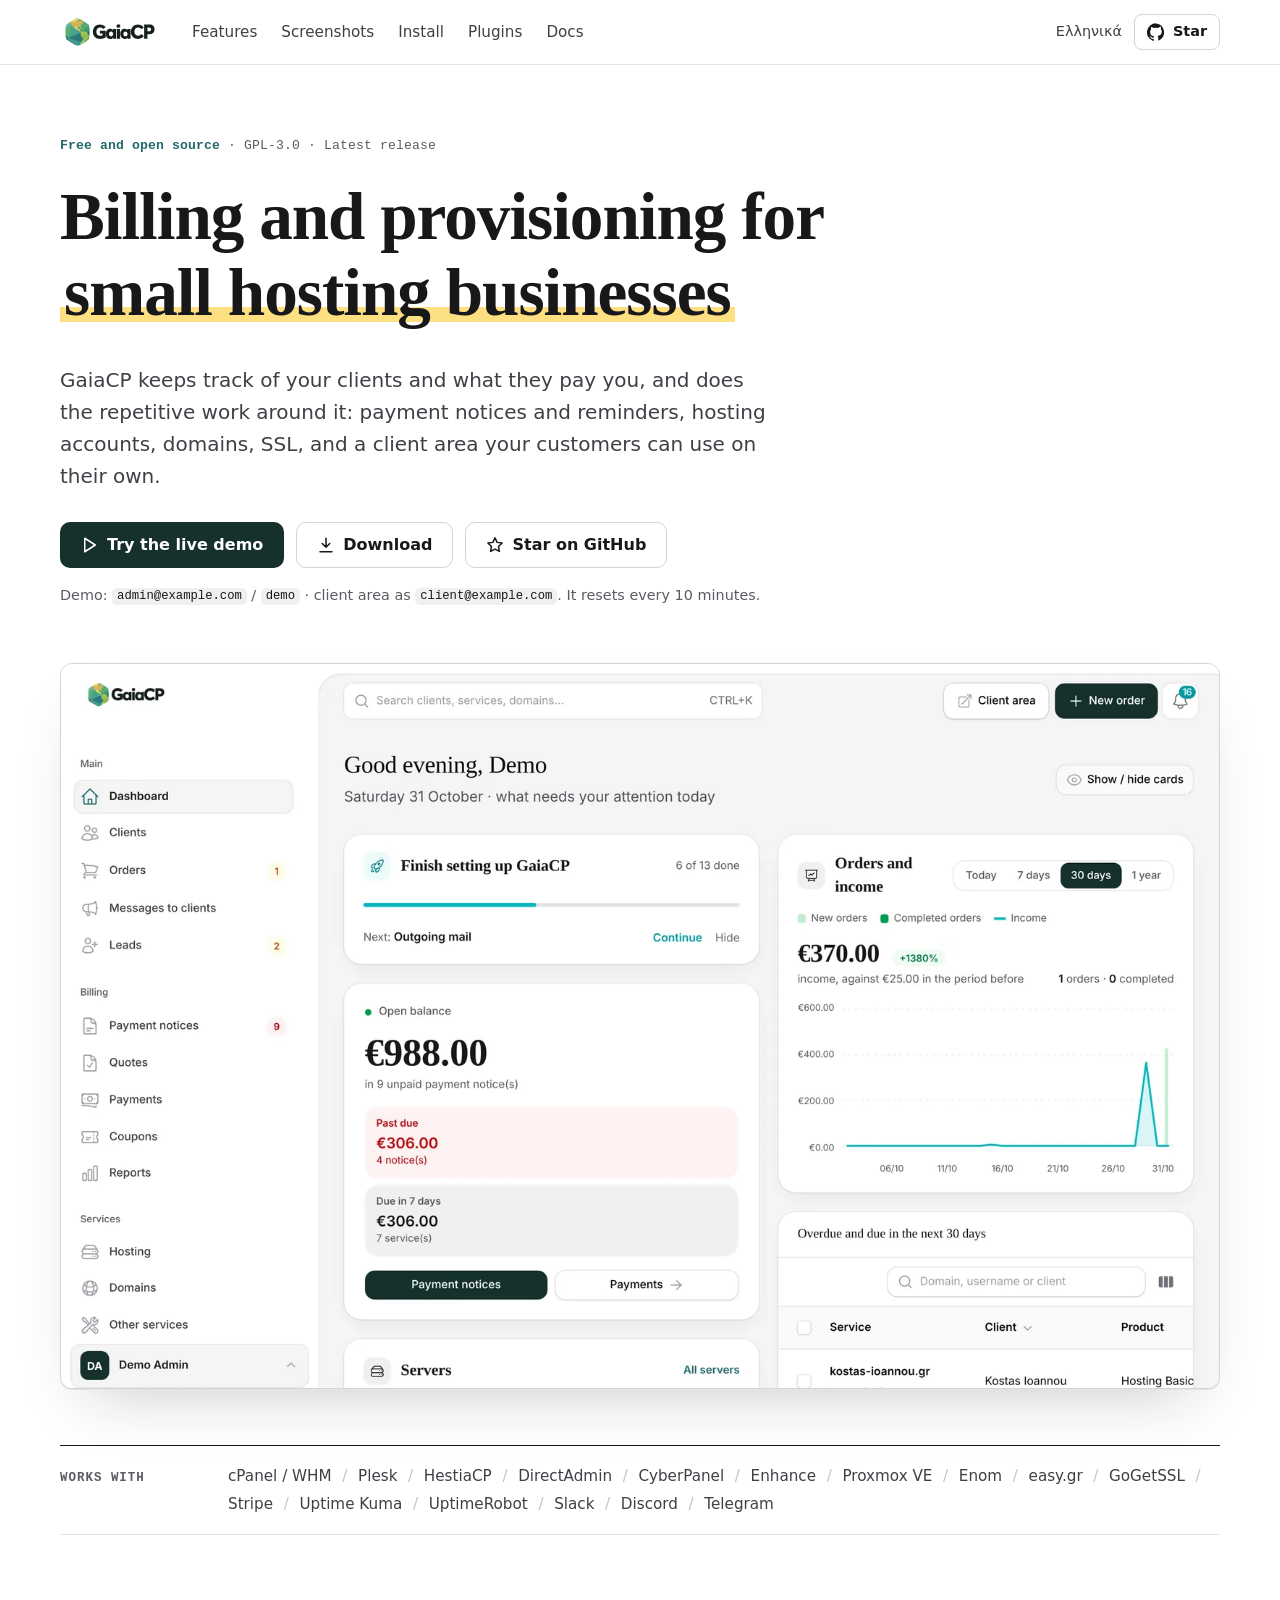
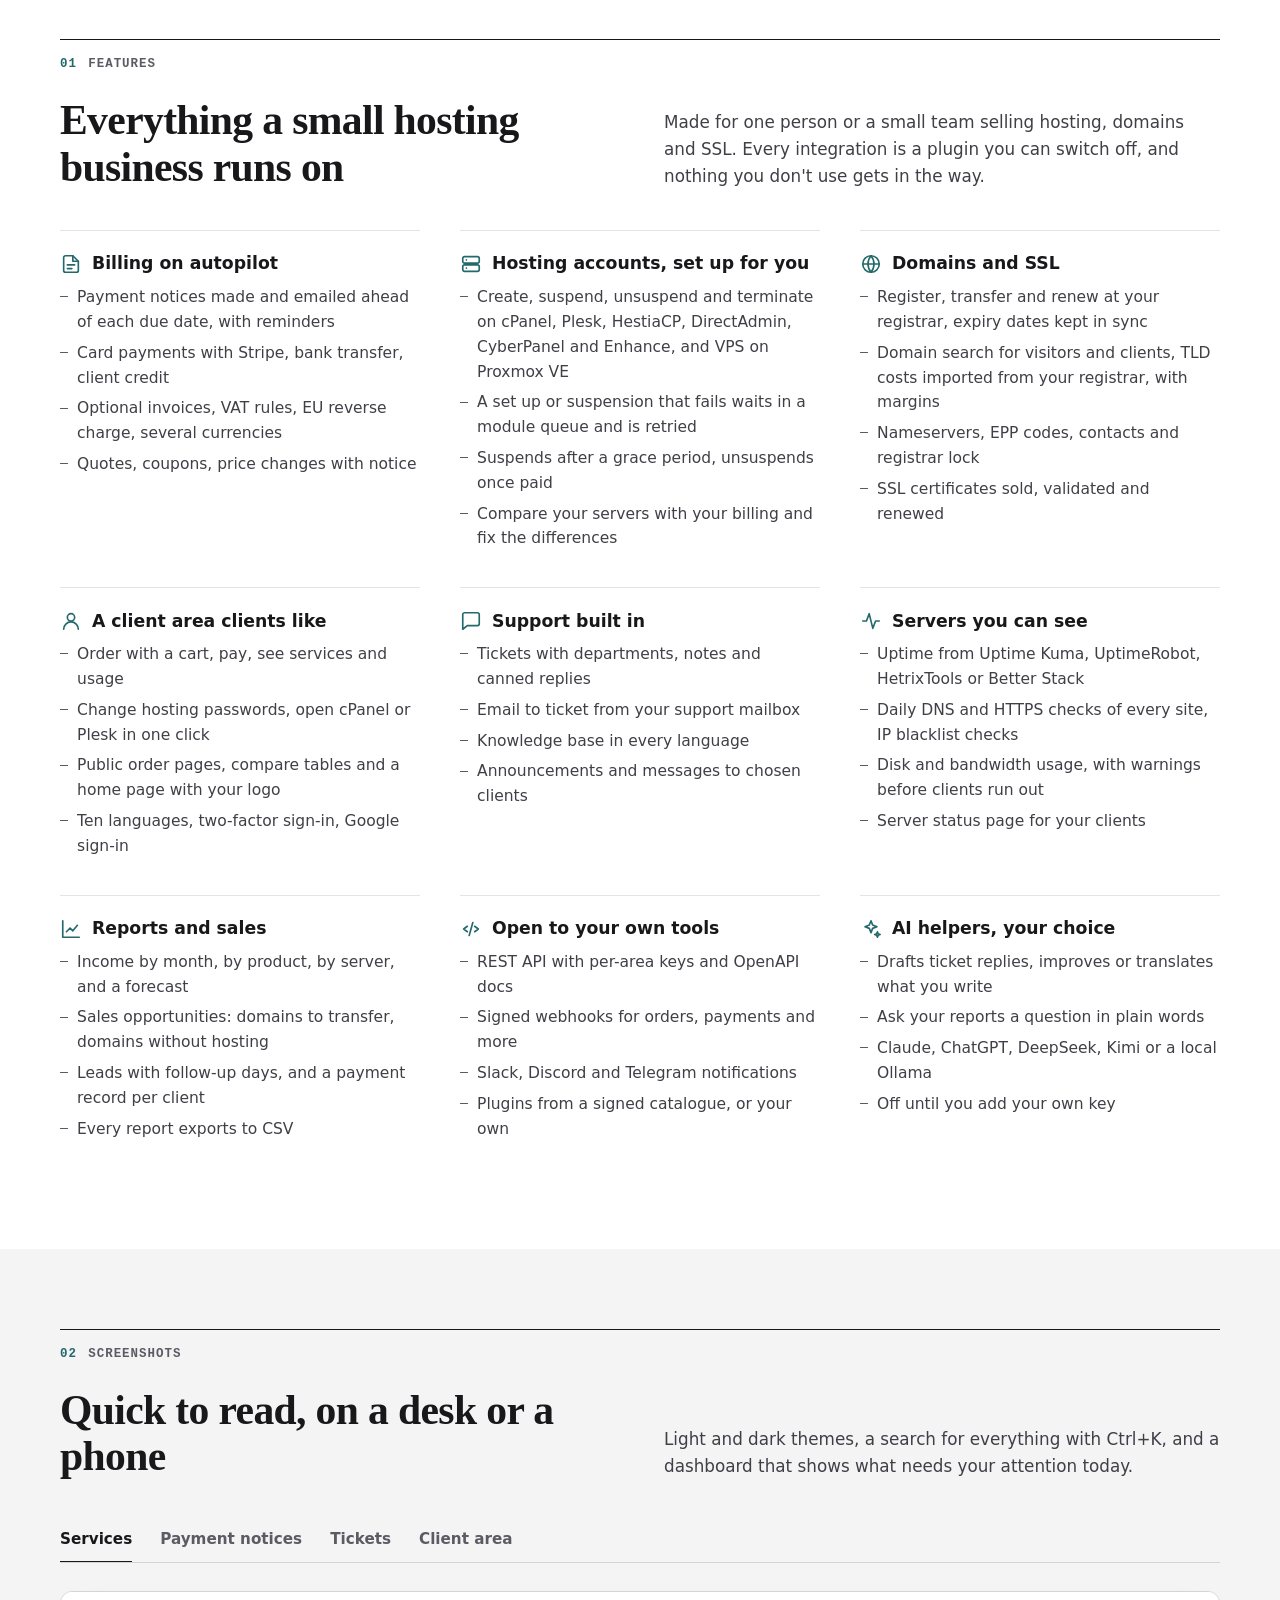
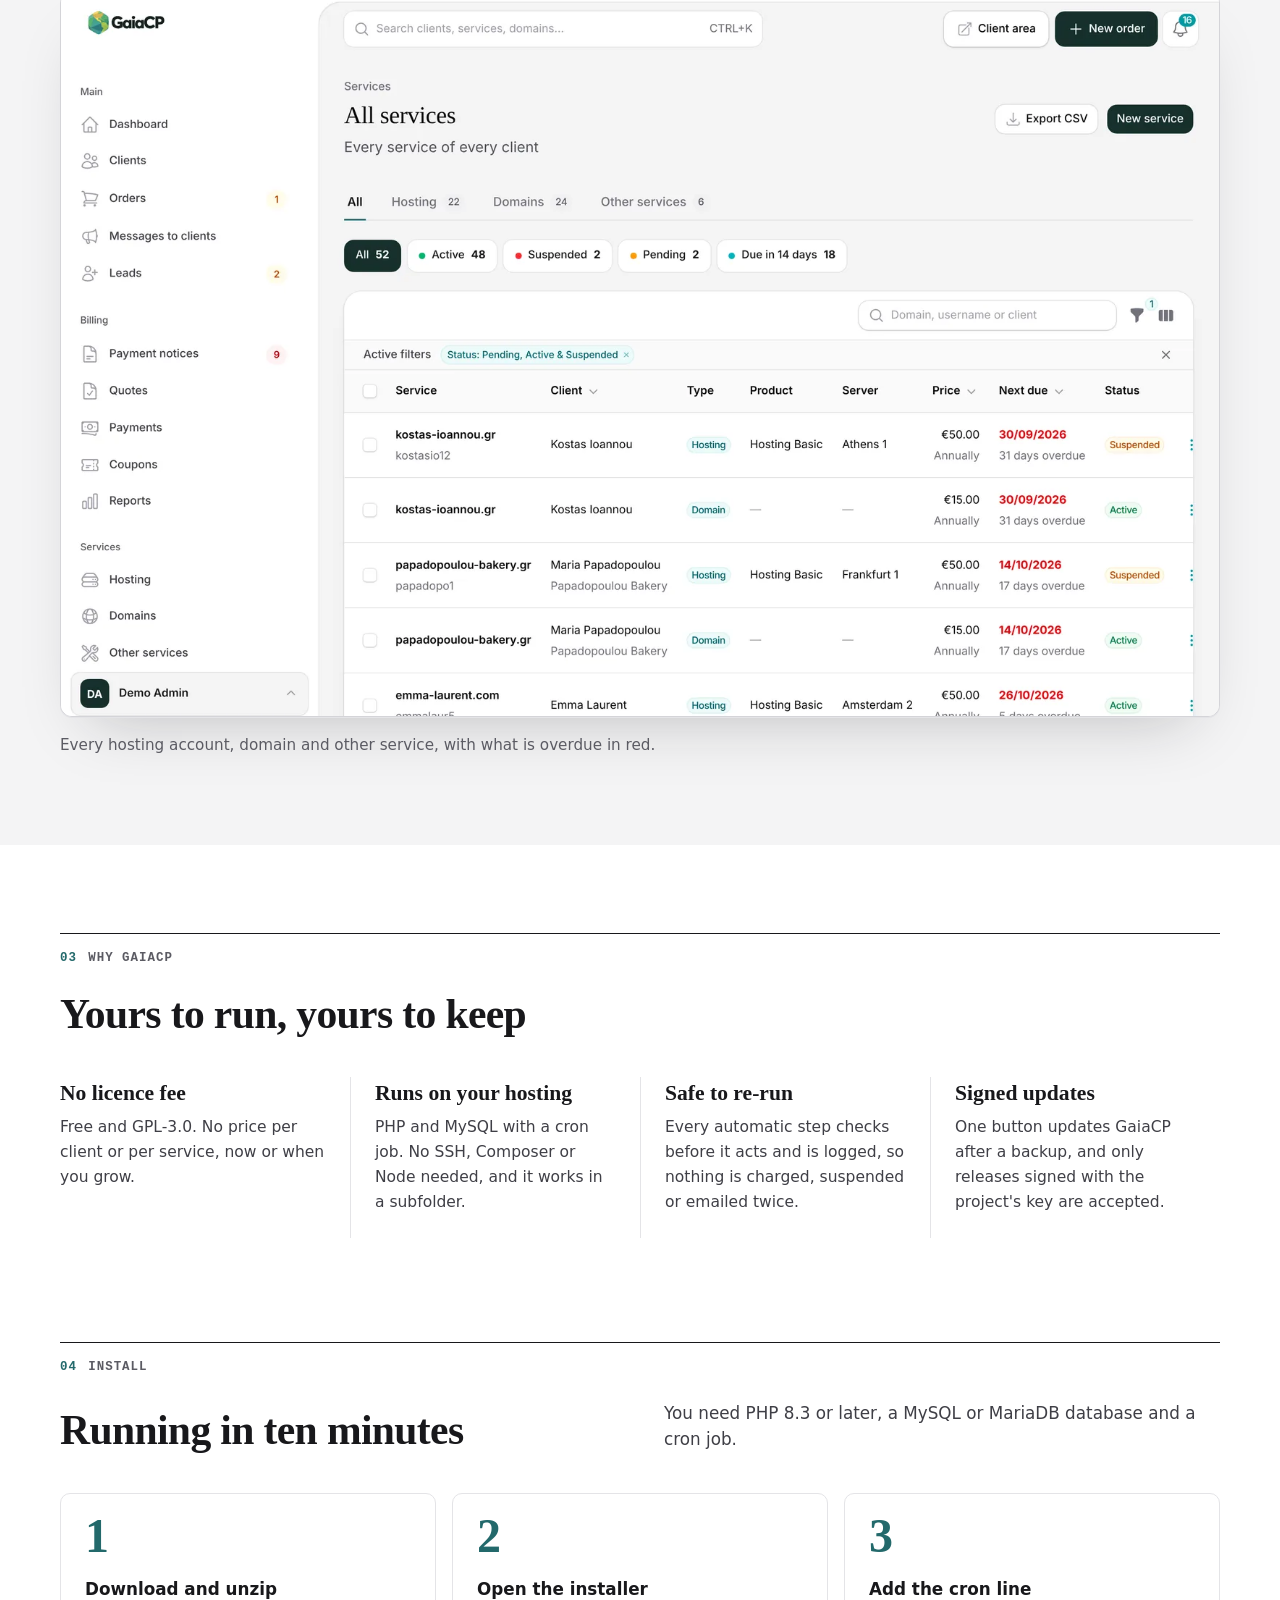
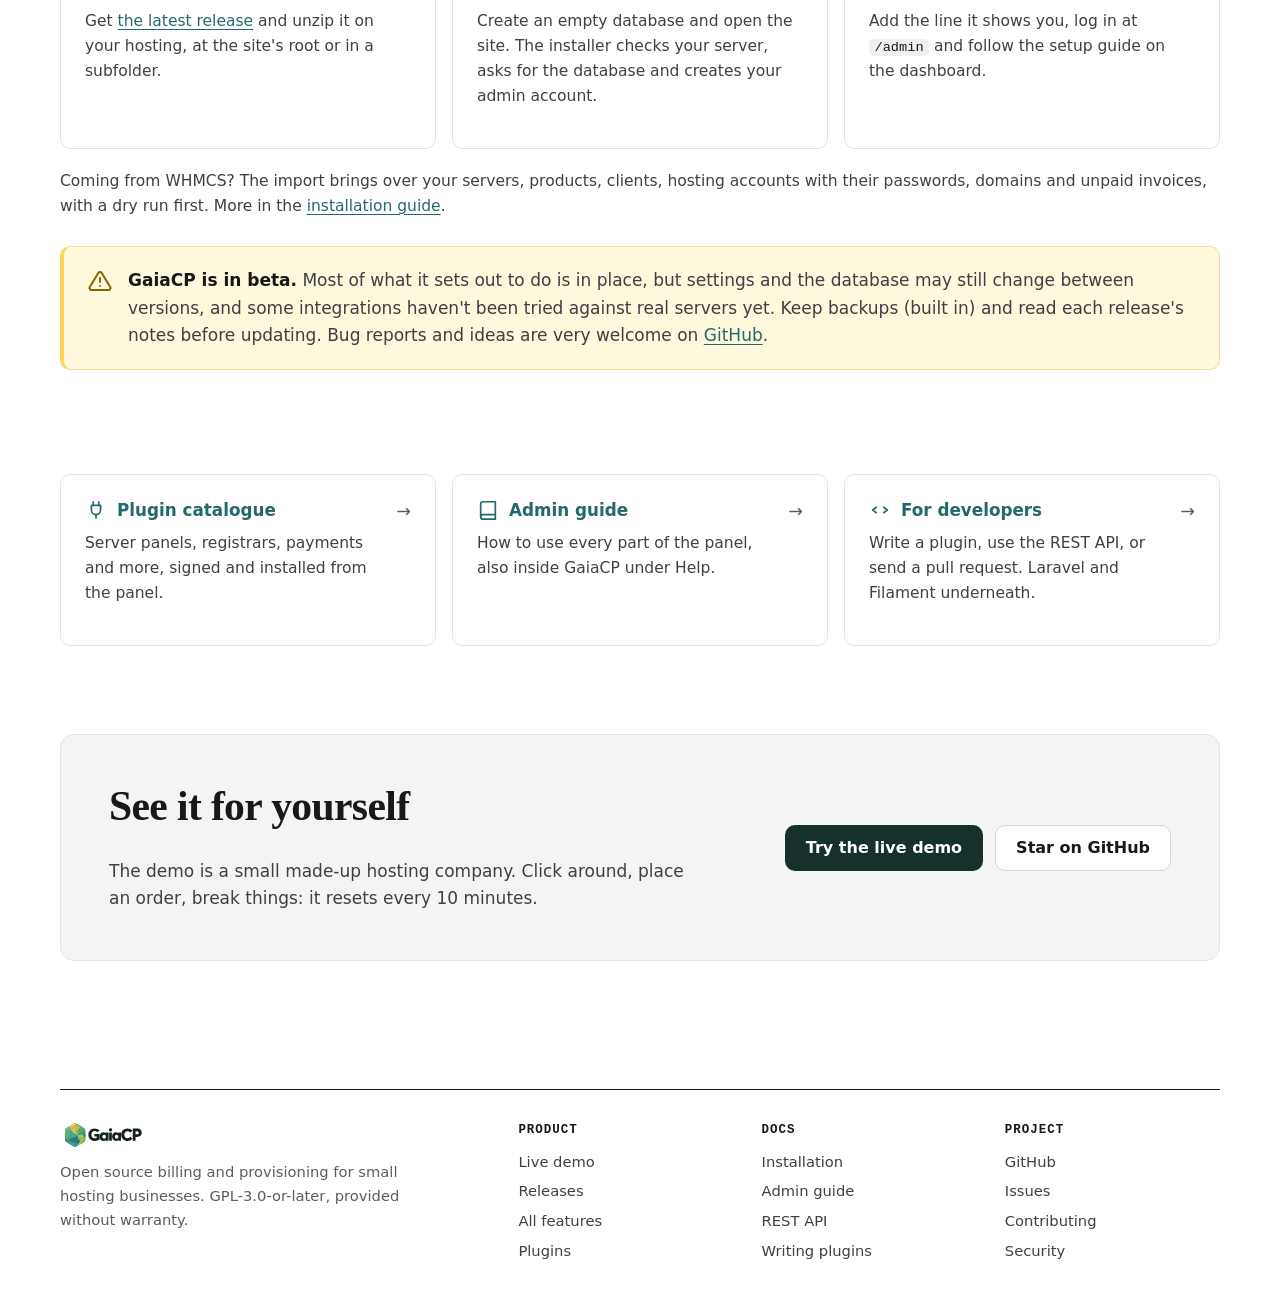
==== index.html @ 29c1c117 "Beta wording, the module queue and TLD cost import, for GaiaCP 0.7.0 Co-Authored-By: Claude Opus 5.5" ====
<!doctype html>
<html lang="en">
<head>
<meta charset="utf-8">
<meta name="viewport" content="width=device-width, initial-scale=1">
<title>GaiaCP: open source billing for hosting businesses</title>
<meta name="description" content="GaiaCP is a free, open source billing and provisioning panel for small hosting businesses: payment notices, cPanel, Plesk and more, domains, SSL, a client area and support tickets. Self-hosted, GPL-3.0.">
<link rel="canonical" href="https://gaiacp.digital/">
<link rel="alternate" hreflang="en" href="https://gaiacp.digital/">
<link rel="alternate" hreflang="el" href="https://gaiacp.digital/el/">
<link rel="alternate" hreflang="x-default" href="https://gaiacp.digital/">
<meta name="theme-color" content="#ffffff">
<meta name="color-scheme" content="light">
<meta property="og:type" content="website">
<meta property="og:title" content="GaiaCP: open source billing for hosting businesses">
<meta property="og:description" content="Billing, provisioning, domains and a client area for one person or a small team selling hosting. Self-hosted, GPL-3.0.">
<meta property="og:url" content="https://gaiacp.digital/">
<meta property="og:image" content="https://gaiacp.digital/assets/img/social.png">
<meta name="twitter:card" content="summary_large_image">
<link rel="icon" href="/assets/img/mark.svg" type="image/svg+xml">
<link rel="apple-touch-icon" href="/assets/img/apple-touch-icon.png">
<link rel="stylesheet" href="/assets/style.css">
<script src="/assets/site.js" defer></script>
<script type="application/ld+json">
{"@context":"https://schema.org","@type":"SoftwareApplication","name":"GaiaCP","applicationCategory":"BusinessApplication","operatingSystem":"Linux, PHP 8.3+","license":"https://www.gnu.org/licenses/gpl-3.0.html","url":"https://gaiacp.digital/","downloadUrl":"https://github.com/tetterip/GaiaCP/releases/latest","offers":{"@type":"Offer","price":"0","priceCurrency":"EUR"}}
</script>
</head>
<body>
<a class="skip" href="#main">Skip to content</a>

<header class="top">
    <div class="wrap">
        <a class="brand" href="/" aria-label="GaiaCP home">
            <img class="logo-light" src="/assets/img/logo.svg" alt="GaiaCP" width="120" height="30">
        </a>
        <nav class="nav" aria-label="Sections">
            <a href="#features">Features</a>
            <a href="#screenshots">Screenshots</a>
            <a href="#install">Install</a>
            <a href="https://plugins.gaiacp.digital">Plugins</a>
            <a href="https://github.com/tetterip/GaiaCP/blob/main/docs/admin-guide/README.md">Docs</a>
        </nav>
        <div class="top-end">
            <a class="lang" href="/el/" hreflang="el" lang="el">Ελληνικά</a>
            <a class="btn btn-ghost btn-small btn-star" href="https://github.com/tetterip/GaiaCP">
                <svg viewBox="0 0 24 24" fill="currentColor" aria-hidden="true"><path d="M12 .5a12 12 0 0 0-3.8 23.4c.6.1.8-.3.8-.6v-2c-3.3.7-4-1.6-4-1.6-.6-1.4-1.4-1.8-1.4-1.8-1-.7.1-.7.1-.7 1.2.1 1.8 1.2 1.8 1.2 1 1.8 2.8 1.3 3.5 1 .1-.8.4-1.3.7-1.6-2.7-.3-5.5-1.3-5.5-6 0-1.2.5-2.3 1.3-3.1-.2-.4-.6-1.6.1-3.2 0 0 1-.3 3.3 1.2a11.5 11.5 0 0 1 6 0C17.3 4.6 18.3 5 18.3 5c.7 1.6.2 2.8.1 3.2.8.8 1.3 1.9 1.3 3.1 0 4.6-2.8 5.6-5.5 5.9.4.4.8 1.1.8 2.2v3.3c0 .3.2.7.8.6A12 12 0 0 0 12 .5Z"/></svg>
                <span class="label">Star</span>
                <span class="count" data-stars></span>
            </a>
        </div>
    </div>
</header>

<main id="main">

<section class="hero">
    <div class="wrap">
        <p class="pill"><b>Free and open source</b> · GPL-3.0 · <span data-version>Latest release</span></p>
        <h1>Billing and provisioning for <em>small hosting businesses</em></h1>
        <p class="lead">GaiaCP keeps track of your clients and what they pay you, and does the repetitive work around it: payment notices and reminders, hosting accounts, domains, SSL, and a client area your customers can use on their own.</p>
        <div class="actions">
            <a class="btn btn-primary" href="https://demo.gaiacp.digital/admin">
                <svg viewBox="0 0 24 24" fill="none" stroke="currentColor" stroke-width="2" stroke-linecap="round" stroke-linejoin="round" aria-hidden="true"><path d="M5 3l14 9-14 9V3z"/></svg>
                Try the live demo
            </a>
            <a class="btn btn-ghost" href="https://github.com/tetterip/GaiaCP/releases/latest" data-download>
                <svg viewBox="0 0 24 24" fill="none" stroke="currentColor" stroke-width="2" stroke-linecap="round" stroke-linejoin="round" aria-hidden="true"><path d="M12 3v12m0 0l-5-5m5 5l5-5M4 21h16"/></svg>
                Download
            </a>
            <a class="btn btn-ghost" href="https://github.com/tetterip/GaiaCP">
                <svg viewBox="0 0 24 24" fill="none" stroke="currentColor" stroke-width="2" stroke-linejoin="round" aria-hidden="true"><path d="M12 2.5l2.9 6 6.6.9-4.8 4.6 1.2 6.5L12 17.4l-5.9 3.1 1.2-6.5-4.8-4.6 6.6-.9z"/></svg>
                Star on GitHub <span class="count" data-stars></span>
            </a>
        </div>
        <p class="hint">Demo: <code>admin@example.com</code> / <code>demo</code> · client area as <code>client@example.com</code>. It resets every 10 minutes.</p>

        <div class="frame">
            <picture>
                <img src="/assets/img/dashboard-light.webp" alt="The GaiaCP admin dashboard: open balance, income chart and services due" width="1600" height="1000">
            </picture>
        </div>
    </div>
</section>

<section class="strip" aria-label="Works with">
    <div class="wrap">
        <p>Works with</p>
        <ul>
            <li>cPanel / WHM</li><li>Plesk</li><li>HestiaCP</li><li>DirectAdmin</li><li>CyberPanel</li><li>Enhance</li>
            <li>Proxmox VE</li><li>Enom</li><li>easy.gr</li><li>GoGetSSL</li><li>Stripe</li><li>Uptime Kuma</li>
            <li>UptimeRobot</li><li>Slack</li><li>Discord</li><li>Telegram</li>
        </ul>
    </div>
</section>

<section class="section" id="features">
    <div class="wrap">
        <div class="section-head">
            <span class="eyebrow">Features</span>
            <h2>Everything a small hosting business runs on</h2>
            <p>Made for one person or a small team selling hosting, domains and SSL. Every integration is a plugin you can switch off, and nothing you don't use gets in the way.</p>
        </div>
        <div class="grid">
            <article class="card">
                <h3><span class="icon"><svg viewBox="0 0 24 24" fill="none" stroke="currentColor" stroke-width="1.8" stroke-linecap="round" stroke-linejoin="round" aria-hidden="true"><path d="M14 3H6a2 2 0 0 0-2 2v14a2 2 0 0 0 2 2h12a2 2 0 0 0 2-2V9z"/><path d="M14 3v6h6M8 13h8M8 17h5"/></svg></span>Billing on autopilot</h3>
                <ul>
                    <li>Payment notices made and emailed ahead of each due date, with reminders</li>
                    <li>Card payments with Stripe, bank transfer, client credit</li>
                    <li>Optional invoices, VAT rules, EU reverse charge, several currencies</li>
                    <li>Quotes, coupons, price changes with notice</li>
                </ul>
            </article>
            <article class="card">
                <h3><span class="icon"><svg viewBox="0 0 24 24" fill="none" stroke="currentColor" stroke-width="1.8" stroke-linecap="round" stroke-linejoin="round" aria-hidden="true"><rect x="3" y="4" width="18" height="7" rx="2"/><rect x="3" y="13" width="18" height="7" rx="2"/><path d="M7 7.5h.01M7 16.5h.01"/></svg></span>Hosting accounts, set up for you</h3>
                <ul>
                    <li>Create, suspend, unsuspend and terminate on cPanel, Plesk, HestiaCP, DirectAdmin, CyberPanel and Enhance, and VPS on Proxmox VE</li>
                    <li>A set up or suspension that fails waits in a module queue and is retried</li>
                    <li>Suspends after a grace period, unsuspends once paid</li>
                    <li>Compare your servers with your billing and fix the differences</li>
                </ul>
            </article>
            <article class="card">
                <h3><span class="icon"><svg viewBox="0 0 24 24" fill="none" stroke="currentColor" stroke-width="1.8" stroke-linecap="round" stroke-linejoin="round" aria-hidden="true"><circle cx="12" cy="12" r="9"/><path d="M3 12h18M12 3a14 14 0 0 1 0 18M12 3a14 14 0 0 0 0 18"/></svg></span>Domains and SSL</h3>
                <ul>
                    <li>Register, transfer and renew at your registrar, expiry dates kept in sync</li>
                    <li>Domain search for visitors and clients, TLD costs imported from your registrar, with margins</li>
                    <li>Nameservers, EPP codes, contacts and registrar lock</li>
                    <li>SSL certificates sold, validated and renewed</li>
                </ul>
            </article>
            <article class="card">
                <h3><span class="icon"><svg viewBox="0 0 24 24" fill="none" stroke="currentColor" stroke-width="1.8" stroke-linecap="round" stroke-linejoin="round" aria-hidden="true"><circle cx="12" cy="8" r="4"/><path d="M4 21a8 8 0 0 1 16 0"/></svg></span>A client area clients like</h3>
                <ul>
                    <li>Order with a cart, pay, see services and usage</li>
                    <li>Change hosting passwords, open cPanel or Plesk in one click</li>
                    <li>Public order pages, compare tables and a home page with your logo</li>
                    <li>Ten languages, two-factor sign-in, Google sign-in</li>
                </ul>
            </article>
            <article class="card">
                <h3><span class="icon"><svg viewBox="0 0 24 24" fill="none" stroke="currentColor" stroke-width="1.8" stroke-linecap="round" stroke-linejoin="round" aria-hidden="true"><path d="M21 15a2 2 0 0 1-2 2H8l-5 4V5a2 2 0 0 1 2-2h14a2 2 0 0 1 2 2z"/></svg></span>Support built in</h3>
                <ul>
                    <li>Tickets with departments, notes and canned replies</li>
                    <li>Email to ticket from your support mailbox</li>
                    <li>Knowledge base in every language</li>
                    <li>Announcements and messages to chosen clients</li>
                </ul>
            </article>
            <article class="card">
                <h3><span class="icon"><svg viewBox="0 0 24 24" fill="none" stroke="currentColor" stroke-width="1.8" stroke-linecap="round" stroke-linejoin="round" aria-hidden="true"><path d="M3 12h4l3-8 4 16 3-8h4"/></svg></span>Servers you can see</h3>
                <ul>
                    <li>Uptime from Uptime Kuma, UptimeRobot, HetrixTools or Better Stack</li>
                    <li>Daily DNS and HTTPS checks of every site, IP blacklist checks</li>
                    <li>Disk and bandwidth usage, with warnings before clients run out</li>
                    <li>Server status page for your clients</li>
                </ul>
            </article>
            <article class="card">
                <h3><span class="icon"><svg viewBox="0 0 24 24" fill="none" stroke="currentColor" stroke-width="1.8" stroke-linecap="round" stroke-linejoin="round" aria-hidden="true"><path d="M3 3v18h18"/><path d="M7 15l4-4 3 3 5-6"/></svg></span>Reports and sales</h3>
                <ul>
                    <li>Income by month, by product, by server, and a forecast</li>
                    <li>Sales opportunities: domains to transfer, domains without hosting</li>
                    <li>Leads with follow-up days, and a payment record per client</li>
                    <li>Every report exports to CSV</li>
                </ul>
            </article>
            <article class="card">
                <h3><span class="icon"><svg viewBox="0 0 24 24" fill="none" stroke="currentColor" stroke-width="1.8" stroke-linecap="round" stroke-linejoin="round" aria-hidden="true"><path d="M8 9l-4 3 4 3M16 9l4 3-4 3M14 5l-4 14"/></svg></span>Open to your own tools</h3>
                <ul>
                    <li>REST API with per-area keys and OpenAPI docs</li>
                    <li>Signed webhooks for orders, payments and more</li>
                    <li>Slack, Discord and Telegram notifications</li>
                    <li>Plugins from a signed catalogue, or your own</li>
                </ul>
            </article>
            <article class="card">
                <h3><span class="icon"><svg viewBox="0 0 24 24" fill="none" stroke="currentColor" stroke-width="1.8" stroke-linecap="round" stroke-linejoin="round" aria-hidden="true"><path d="M12 3l1.8 4.7L18.5 9.5l-4.7 1.8L12 16l-1.8-4.7L5.5 9.5l4.7-1.8z"/><path d="M19 15l.8 2.2 2.2.8-2.2.8L19 21l-.8-2.2L16 18l2.2-.8z"/></svg></span>AI helpers, your choice</h3>
                <ul>
                    <li>Drafts ticket replies, improves or translates what you write</li>
                    <li>Ask your reports a question in plain words</li>
                    <li>Claude, ChatGPT, DeepSeek, Kimi or a local Ollama</li>
                    <li>Off until you add your own key</li>
                </ul>
            </article>
        </div>
    </div>
</section>

<section class="section" id="screenshots">
    <div class="wrap">
        <div class="section-head">
            <span class="eyebrow">Screenshots</span>
            <h2>Quick to read, on a desk or a phone</h2>
            <p>Light and dark themes, a search for everything with Ctrl+K, and a dashboard that shows what needs your attention today.</p>
        </div>
        <div class="tabs" role="tablist" aria-label="Screenshots">
            <button class="tab" role="tab" id="tab-services" aria-controls="shot-services">Services</button>
            <button class="tab" role="tab" id="tab-notices" aria-controls="shot-notices">Payment notices</button>
            <button class="tab" role="tab" id="tab-tickets" aria-controls="shot-tickets">Tickets</button>
            <button class="tab" role="tab" id="tab-client" aria-controls="shot-client">Client area</button>
        </div>
        <figure class="shot" id="shot-services" role="tabpanel" aria-labelledby="tab-services">
            <div class="frame">
                <picture>
                    <img src="/assets/img/services-light.webp" alt="All services with their client, server, price and next due date" width="1600" height="1000" loading="lazy">
                </picture>
            </div>
            <figcaption>Every hosting account, domain and other service, with what is overdue in red.</figcaption>
        </figure>
        <figure class="shot" id="shot-notices" role="tabpanel" aria-labelledby="tab-notices">
            <div class="frame">
                <picture>
                    <img src="/assets/img/notices-light.webp" alt="Payment notices, one per client and due date" width="1600" height="1000" loading="lazy">
                </picture>
            </div>
            <figcaption>One payment notice per client and due date, made and emailed by the daily run.</figcaption>
        </figure>
        <figure class="shot" id="shot-tickets" role="tabpanel" aria-labelledby="tab-tickets">
            <div class="frame">
                <picture>
                    <img src="/assets/img/tickets-light.webp" alt="Support tickets waiting for a reply" width="1600" height="1000" loading="lazy">
                </picture>
            </div>
            <figcaption>Support tickets next to the client's services and payments.</figcaption>
        </figure>
        <figure class="shot" id="shot-client" role="tabpanel" aria-labelledby="tab-client">
            <div class="client-pair">
                <div class="frame">
                    <img src="/assets/img/client-home-desk.webp" alt="The client area home page with the amount to pay" width="1600" height="1000" loading="lazy">
                </div>
                <div class="phone">
                    <img src="/assets/img/client-home-phone.webp" alt="The client area on a phone" width="780" height="1688" loading="lazy">
                </div>
            </div>
            <figcaption>Your clients pay, order and ask for help in a client area with your name and logo.</figcaption>
        </figure>
    </div>
</section>

<section class="section" id="why">
    <div class="wrap">
        <div class="section-head">
            <span class="eyebrow">Why GaiaCP</span>
            <h2>Yours to run, yours to keep</h2>
        </div>
        <div class="why">
            <div class="card"><b>No licence fee</b><p>Free and GPL-3.0. No price per client or per service, now or when you grow.</p></div>
            <div class="card"><b>Runs on your hosting</b><p>PHP and MySQL with a cron job. No SSH, Composer or Node needed, and it works in a subfolder.</p></div>
            <div class="card"><b>Safe to re-run</b><p>Every automatic step checks before it acts and is logged, so nothing is charged, suspended or emailed twice.</p></div>
            <div class="card"><b>Signed updates</b><p>One button updates GaiaCP after a backup, and only releases signed with the project's key are accepted.</p></div>
        </div>
    </div>
</section>

<section class="section" id="install">
    <div class="wrap">
        <div class="section-head">
            <span class="eyebrow">Install</span>
            <h2>Running in ten minutes</h2>
            <p>You need PHP 8.3 or later, a MySQL or MariaDB database and a cron job.</p>
        </div>
        <ol class="steps">
            <li class="card"><h3>Download and unzip</h3><p>Get <a href="https://github.com/tetterip/GaiaCP/releases/latest" data-download>the latest release</a> and unzip it on your hosting, at the site's root or in a subfolder.</p></li>
            <li class="card"><h3>Open the installer</h3><p>Create an empty database and open the site. The installer checks your server, asks for the database and creates your admin account.</p></li>
            <li class="card"><h3>Add the cron line</h3><p>Add the line it shows you, log in at <code>/admin</code> and follow the setup guide on the dashboard.</p></li>
        </ol>
        <p class="note">Coming from WHMCS? The import brings over your servers, products, clients, hosting accounts with their passwords, domains and unpaid invoices, with a dry run first. More in the <a href="https://github.com/tetterip/GaiaCP/blob/main/docs/installation.md">installation guide</a>.</p>

        <div class="alpha">
            <svg viewBox="0 0 24 24" fill="none" stroke="currentColor" stroke-width="2" stroke-linecap="round" stroke-linejoin="round" aria-hidden="true"><path d="M12 9v4M12 17h.01"/><path d="M10.3 3.9L1.8 18a2 2 0 0 0 1.7 3h17a2 2 0 0 0 1.7-3L13.7 3.9a2 2 0 0 0-3.4 0z"/></svg>
            <p><strong>GaiaCP is in beta.</strong> Most of what it sets out to do is in place, but settings and the database may still change between versions, and some integrations haven't been tried against real servers yet. Keep backups (built in) and read each release's notes before updating. Bug reports and ideas are very welcome on <a href="https://github.com/tetterip/GaiaCP/issues">GitHub</a>.</p>
        </div>
    </div>
</section>

<section class="section" id="more">
    <div class="wrap">
        <div class="grid">
            <a class="card card-link" href="https://plugins.gaiacp.digital">
                <h3><span class="icon"><svg viewBox="0 0 24 24" fill="none" stroke="currentColor" stroke-width="1.8" stroke-linecap="round" stroke-linejoin="round" aria-hidden="true"><path d="M9 3v4M15 3v4M7 7h10v5a5 5 0 0 1-10 0z"/><path d="M12 17v4"/></svg></span>Plugin catalogue</h3>
                <p>Server panels, registrars, payments and more, signed and installed from the panel.</p>
            </a>
            <a class="card card-link" href="https://github.com/tetterip/GaiaCP/blob/main/docs/admin-guide/README.md">
                <h3><span class="icon"><svg viewBox="0 0 24 24" fill="none" stroke="currentColor" stroke-width="1.8" stroke-linecap="round" stroke-linejoin="round" aria-hidden="true"><path d="M4 19.5A2.5 2.5 0 0 1 6.5 17H20V3H6.5A2.5 2.5 0 0 0 4 5.5z"/><path d="M4 19.5A2.5 2.5 0 0 0 6.5 22H20v-5"/></svg></span>Admin guide</h3>
                <p>How to use every part of the panel, also inside GaiaCP under Help.</p>
            </a>
            <a class="card card-link" href="https://github.com/tetterip/GaiaCP/blob/main/docs/writing-plugins.md">
                <h3><span class="icon"><svg viewBox="0 0 24 24" fill="none" stroke="currentColor" stroke-width="1.8" stroke-linecap="round" stroke-linejoin="round" aria-hidden="true"><path d="M8 9l-4 3 4 3M16 9l4 3-4 3"/></svg></span>For developers</h3>
                <p>Write a plugin, use the REST API, or send a pull request. Laravel and Filament underneath.</p>
            </a>
        </div>

        <div class="cta">
            <h2>See it for yourself</h2>
            <p>The demo is a small made-up hosting company. Click around, place an order, break things: it resets every 10 minutes.</p>
            <div class="actions">
                <a class="btn btn-primary" href="https://demo.gaiacp.digital/admin">Try the live demo</a>
                <a class="btn btn-ghost" href="https://github.com/tetterip/GaiaCP">Star on GitHub <span class="count" data-stars></span></a>
            </div>
        </div>
    </div>
</section>

</main>

<footer class="foot">
    <div class="wrap">
        <div class="about">
            <img class="logo-light" src="/assets/img/logo.svg" alt="GaiaCP" width="104" height="26">
            <p>Open source billing and provisioning for small hosting businesses. GPL-3.0-or-later, provided without warranty.</p>
        </div>
        <div>
            <h4>Product</h4>
            <ul>
                <li><a href="https://demo.gaiacp.digital/admin">Live demo</a></li>
                <li><a href="https://github.com/tetterip/GaiaCP/releases">Releases</a></li>
                <li><a href="https://github.com/tetterip/GaiaCP/blob/main/docs/features.md">All features</a></li>
                <li><a href="https://plugins.gaiacp.digital">Plugins</a></li>
            </ul>
        </div>
        <div>
            <h4>Docs</h4>
            <ul>
                <li><a href="https://github.com/tetterip/GaiaCP/blob/main/docs/installation.md">Installation</a></li>
                <li><a href="https://github.com/tetterip/GaiaCP/blob/main/docs/admin-guide/README.md">Admin guide</a></li>
                <li><a href="https://github.com/tetterip/GaiaCP/blob/main/docs/using-the-api.md">REST API</a></li>
                <li><a href="https://github.com/tetterip/GaiaCP/blob/main/docs/writing-plugins.md">Writing plugins</a></li>
            </ul>
        </div>
        <div>
            <h4>Project</h4>
            <ul>
                <li><a href="https://github.com/tetterip/GaiaCP">GitHub</a></li>
                <li><a href="https://github.com/tetterip/GaiaCP/issues">Issues</a></li>
                <li><a href="https://github.com/tetterip/GaiaCP/blob/main/CONTRIBUTING.md">Contributing</a></li>
                <li><a href="https://github.com/tetterip/GaiaCP/blob/main/SECURITY.md">Security</a></li>
            </ul>
        </div>
    </div>
</footer>
</body>
</html>
---- assets/style.css ----
/* gaiacp.digital: one stylesheet, no build step, light only.
   Colours follow the GaiaCP panel's light theme (Gaia theme): zinc greys, the teal accent, the dark green button.
   The look is a ledger: hairline rules, numbered sections, plain type, and no glows or gradients. */

:root {
    --ink: #18181b;
    --ink-soft: #3f3f46;
    --muted: #5b5b63;
    --bg: #ffffff;
    --band: #f4f4f5;
    --surface: #ffffff;
    --soft: #f0f0f2;
    --line: #e4e4e7;
    --rule: #18181b;
    --accent: #23696b;
    --accent-soft: #e6f0ef;
    --button: #16302c;
    --button-ink: #ffffff;
    --sun: #fcd557;
    --radius: 10px;
    --serif: "Iowan Old Style", "Palatino Linotype", Palatino, Georgia, "Times New Roman", serif;
    --sans: ui-sans-serif, system-ui, -apple-system, "Segoe UI", Roboto, "Helvetica Neue", Arial, sans-serif;
    --mono: ui-monospace, SFMono-Regular, Menlo, Consolas, monospace;
    color-scheme: light;
}

*, *::before, *::after { box-sizing: border-box; }

html { scroll-behavior: smooth; -webkit-text-size-adjust: 100%; }

body {
    margin: 0;
    font-family: var(--sans);
    font-size: 17px;
    line-height: 1.6;
    color: var(--ink);
    background: var(--bg);
    overflow-x: hidden;
    counter-reset: section;
}

img { max-width: 100%; height: auto; display: block; }

a { color: var(--accent); text-decoration-thickness: 1px; text-underline-offset: 3px; }
a:hover { color: var(--ink); }

h1, h2, h3 { font-family: var(--serif); font-weight: 600; line-height: 1.12; margin: 0 0 .5em; letter-spacing: -.015em; }
h1 { font-size: clamp(2.3rem, 5.6vw, 4.2rem); }
h2 { font-size: clamp(1.8rem, 3.6vw, 2.6rem); }
h3 { font-size: 1.2rem; }
p { margin: 0 0 1em; }

/* A highlighter stroke under a few words: the one bit of colour in a heading */
h1 em, h2 em {
    font-style: normal;
    background: linear-gradient(transparent 70%, color-mix(in srgb, var(--sun) 75%, transparent) 70%, color-mix(in srgb, var(--sun) 75%, transparent) 90%, transparent 90%);
    padding-inline: .06em;
    -webkit-box-decoration-break: clone;
    box-decoration-break: clone;
}

code { font-family: var(--mono); font-size: .88em; background: var(--soft); padding: .1em .4em; border-radius: 5px; color: var(--ink); }

.wrap { width: min(1160px, 100% - 32px); margin-inline: auto; }

.skip { position: absolute; left: -999px; }
.skip:focus { left: 16px; top: 16px; z-index: 99; background: var(--surface); padding: 8px 12px; border-radius: 8px; border: 1px solid var(--line); }

:focus-visible { outline: 2px solid var(--accent); outline-offset: 2px; }

/* Header */

.top {
    position: sticky; top: 0; z-index: 20;
    background: rgb(255 255 255 / .94);
    backdrop-filter: blur(8px);
    -webkit-backdrop-filter: blur(8px);
    border-bottom: 1px solid var(--line);
}
.top .wrap { display: flex; align-items: center; gap: 20px; height: 64px; }
.brand { display: flex; align-items: center; flex: none; }
.brand img { height: 30px; width: auto; }
.nav { display: flex; gap: 24px; margin-left: 16px; }
.nav a { color: var(--ink-soft); text-decoration: none; font-size: .95rem; }
.nav a:hover { color: var(--ink); text-decoration: underline; }
.top-end { margin-left: auto; display: flex; align-items: center; gap: 10px; }
.lang { color: var(--ink-soft); text-decoration: none; font-size: .9rem; padding: 6px 2px; }
.lang:hover { color: var(--ink); text-decoration: underline; }
@media (max-width: 860px) { .nav { display: none; } }
@media (max-width: 420px) { .top .btn-star .label { display: none; } }

/* Buttons */

.btn {
    display: inline-flex; align-items: center; justify-content: center; gap: 8px;
    min-height: 46px; padding: 10px 20px;
    border-radius: var(--radius); border: 1px solid transparent;
    font: 600 1rem/1.2 var(--sans); text-decoration: none; white-space: nowrap;
    transition: background .15s ease, border-color .15s ease, color .15s ease;
}
.btn svg { width: 18px; height: 18px; flex: none; }
.btn-primary { background: var(--button); color: var(--button-ink); }
.btn-primary:hover { background: #0e211e; color: var(--button-ink); }
.btn-ghost { background: var(--surface); color: var(--ink); border-color: #d4d4d8; }
.btn-ghost:hover { border-color: var(--ink); color: var(--ink); }
.btn:active { transform: translateY(1px); }
.btn-small { min-height: 36px; padding: 6px 12px; font-size: .9rem; border-radius: 8px; }
.count {
    font-variant-numeric: tabular-nums; font-weight: 600;
    padding: 1px 7px; border-radius: 5px; background: var(--soft); color: var(--ink-soft); font-size: .85em;
}
.count:empty { display: none; }

/* Hero: left aligned, the screenshot under it */

.hero { padding: 72px 0 0; position: relative; }
.pill {
    font: 500 .82rem/1.4 var(--mono); color: var(--muted);
    margin-bottom: 24px; letter-spacing: .01em;
}
.pill b { color: var(--accent); font-weight: 600; }
.hero h1 { max-width: 13em; }
.lead { font-size: clamp(1.05rem, 2vw, 1.25rem); color: var(--ink-soft); max-width: 36em; margin: 0 0 30px; }
.actions { display: flex; flex-wrap: wrap; gap: 12px; }
.hint { font-size: .9rem; color: var(--muted); margin-top: 16px; }
.hint code { font-size: .85em; }

.frame {
    margin: 56px 0 0;
    border-radius: 12px; overflow: hidden; background: var(--surface);
    border: 1px solid #d4d4d8;
    box-shadow: 0 1px 0 var(--line), 0 30px 60px -30px rgb(24 24 27 / .25);
}

/* The 404 page keeps a centred hero */
main.hero { text-align: center; padding-bottom: 80px; }
main.hero h1, main.hero .lead { margin-inline: auto; }
main.hero .actions { justify-content: center; }
.mark-404 { margin: 0 auto 24px; }

/* Strip of integrations: plain text between two rules */

.strip { padding: 56px 0 0; }
.strip .wrap {
    display: grid; grid-template-columns: 9rem 1fr; gap: 12px 24px; align-items: baseline;
    border-top: 1px solid var(--rule); border-bottom: 1px solid var(--line); padding: 18px 0;
}
.strip p { font: 600 .78rem/1.4 var(--mono); text-transform: uppercase; letter-spacing: .08em; color: var(--muted); margin: 0; }
.strip ul { list-style: none; padding: 0; margin: 0; display: flex; flex-wrap: wrap; gap: 4px 0; }
.strip li { font-size: .95rem; color: var(--ink-soft); }
.strip li:not(:last-child)::after { content: "/"; color: #c4c4ca; margin: 0 .7em; }
@media (max-width: 560px) { .strip .wrap { grid-template-columns: 1fr; } }

/* Sections, numbered like the pages of a ledger */

.section { padding: 104px 0 0; }
.section-head {
    display: grid; grid-template-columns: minmax(0, 1fr) minmax(0, 1fr); gap: 8px 48px; align-items: end;
    margin-bottom: 40px; padding-top: 18px; border-top: 1px solid var(--rule);
}
.section-head .eyebrow { grid-column: 1 / -1; }
.section-head h2 { margin: 0; }
.section-head p { color: var(--ink-soft); font-size: 1.05rem; margin: 0; }
@media (max-width: 860px) { .section-head { grid-template-columns: 1fr; gap: 12px; } }
.eyebrow {
    display: block; font: 600 .78rem/1 var(--mono); text-transform: uppercase; letter-spacing: .08em;
    color: var(--muted); margin-bottom: 18px; counter-increment: section;
}
.eyebrow::before { content: counter(section, decimal-leading-zero); color: var(--accent); margin-right: .9em; }

/* Plain cards: used for the install steps and the links at the end */
.card {
    background: var(--surface); border: 1px solid var(--line); border-radius: var(--radius);
    padding: 24px;
}
.card h3 { display: flex; align-items: center; gap: 10px; font-family: var(--sans); font-size: 1.05rem; font-weight: 650; margin-bottom: 10px; letter-spacing: 0; }
.card p, .card li { color: var(--ink-soft); font-size: .97rem; }
.card ul { margin: 0; padding: 0; list-style: none; }
.card li { margin-bottom: 6px; padding-left: 1.1em; position: relative; }
.card li::before { content: ""; position: absolute; left: 0; top: .72em; width: .5em; height: 1px; background: var(--muted); }
.icon { width: 22px; height: 22px; flex: none; color: var(--accent); display: grid; place-items: center; }
.icon svg { width: 22px; height: 22px; }

.grid { display: grid; gap: 16px; grid-template-columns: repeat(auto-fill, minmax(min(100%, 320px), 1fr)); }

/* Features: no boxes, three columns of ruled entries */
#features .grid { gap: 0 40px; }
#features .card {
    border: 0; border-top: 1px solid var(--line); border-radius: 0; padding: 22px 0 30px; background: none;
}
#features .card h3 { font-size: 1.08rem; }

/* Screenshots sit on the panel's grey, like the panel itself */

#screenshots { background: var(--band); margin-top: 72px; padding: 80px 0 88px; }
#screenshots .section-head { border-top-color: var(--rule); }
.tabs { display: flex; gap: 28px; overflow-x: auto; margin-bottom: 0; border-bottom: 1px solid #d4d4d8; scrollbar-width: none; }
.tabs::-webkit-scrollbar { display: none; }
.tab {
    flex: none; cursor: pointer; font: 600 .95rem/1 var(--sans); color: var(--muted);
    background: none; border: 0; border-bottom: 2px solid transparent; margin-bottom: -1px; padding: 12px 0 14px;
}
.tab:hover { color: var(--ink); }
.tab[aria-selected="true"] { color: var(--ink); border-bottom-color: var(--ink); }
.shot { margin: 0; }
.shot .frame { margin-top: 28px; }
.shot figcaption { color: var(--muted); font-size: .95rem; margin-top: 16px; }
.js .shot[hidden] { display: none; }
.shot + .shot { margin-top: 32px; }
.js .shot + .shot { margin-top: 0; }
.client-pair { display: grid; grid-template-columns: 1fr auto; gap: 24px; align-items: end; }
.client-pair .phone {
    width: 230px; border-radius: 28px; overflow: hidden; border: 6px solid var(--ink);
    box-shadow: 0 30px 60px -30px rgb(24 24 27 / .35);
    aspect-ratio: 390 / 844;
}
.client-pair .phone img { width: 100%; height: 100%; object-fit: cover; object-position: top; }
@media (max-width: 760px) {
    .client-pair { grid-template-columns: 1fr; }
    .client-pair .frame { display: none; }
    .client-pair .phone { margin: 28px auto 0; width: min(280px, 80%); }
}

/* Why: four columns divided by hairlines */

#screenshots + .section { padding-top: 88px; }
.why { display: grid; grid-template-columns: repeat(auto-fit, minmax(min(100%, 240px), 1fr)); }
.why .card { border: 0; border-left: 1px solid var(--line); border-radius: 0; padding: 4px 24px 8px; background: none; }
.why .card:first-child { border-left: 0; padding-left: 0; }
.why b { display: block; font-family: var(--serif); font-size: 1.35rem; line-height: 1.2; margin-bottom: 8px; color: var(--ink); }
@media (max-width: 1100px) {
    .why .card { border-left: 0; border-top: 1px solid var(--line); padding: 20px 0; }
    .why .card:first-child { border-top: 0; padding-top: 0; }
    .why { column-gap: 32px; }
}

/* Install: big serif numbers */

.steps { counter-reset: step; display: grid; gap: 16px; grid-template-columns: repeat(auto-fit, minmax(min(100%, 280px), 1fr)); list-style: none; padding: 0; margin: 0; }
.steps li { counter-increment: step; position: relative; padding-top: 86px; }
.steps li::before {
    content: counter(step); position: absolute; top: 18px; left: 24px;
    font: 600 3rem/1 var(--serif); color: var(--accent);
}
.note { margin-top: 20px; color: var(--ink-soft); font-size: .97rem; }

/* Stage notice (beta) */

.alpha {
    display: flex; gap: 16px; align-items: flex-start; margin-top: 28px;
    background: #fef8dc; border: 1px solid #f1df8f; border-left: 4px solid var(--sun);
    border-radius: var(--radius); padding: 20px 24px;
}
.alpha svg { width: 24px; height: 24px; flex: none; color: #8a6400; margin-top: 2px; }
.alpha p { margin: 0; color: var(--ink-soft); }
.alpha strong { color: var(--ink); }

/* Links to the catalogue, guide and developer docs */

.card-link { text-decoration: none; display: block; position: relative; padding-right: 48px; transition: border-color .15s ease; }
.card-link::after { content: "→"; position: absolute; right: 24px; top: 22px; color: var(--muted); font-size: 1.1rem; transition: transform .15s ease, color .15s ease; }
.card-link:hover { border-color: var(--ink); }
.card-link:hover::after { color: var(--ink); transform: translateX(3px); }

/* Closing call to action: a light block with the panel's grey, not a dark banner */

.cta {
    margin-top: 88px; padding: 48px; border-radius: 14px;
    background: var(--band); border: 1px solid var(--line);
    display: grid; grid-template-columns: minmax(0, 1.2fr) auto; gap: 16px 48px; align-items: center;
}
.cta h2 { margin-bottom: .3em; }
.cta p { color: var(--ink-soft); max-width: 34em; margin: 0; }
.cta .actions { grid-column: 2; grid-row: 1 / span 2; }
@media (max-width: 860px) {
    .cta { grid-template-columns: 1fr; padding: 32px 24px; }
    .cta .actions { grid-column: auto; grid-row: auto; margin-top: 12px; }
}

/* Footer */

.foot { margin-top: 88px; padding: 40px 0 40px; color: var(--muted); font-size: .92rem; }
.foot .wrap { display: grid; gap: 28px; grid-template-columns: 2fr repeat(3, 1fr); border-top: 1px solid var(--rule); padding-top: 32px; }
.foot h4 { margin: 0 0 10px; color: var(--ink); font: 600 .78rem/1.4 var(--mono); text-transform: uppercase; letter-spacing: .08em; }
.foot ul { list-style: none; margin: 0; padding: 0; }
.foot li { margin-bottom: 6px; }
.foot a { color: var(--ink-soft); text-decoration: none; }
.foot a:hover { color: var(--ink); text-decoration: underline; }
.foot img { height: 26px; width: auto; margin-bottom: 12px; }
.foot .about p { max-width: 24em; }
@media (max-width: 760px) { .foot .wrap { grid-template-columns: 1fr 1fr; } .foot .about { grid-column: 1 / -1; } }

@media (max-width: 560px) {
    body { font-size: 16px; }
    .hero { padding-top: 40px; }
    .actions .btn { flex: 1 1 100%; }
    .frame { margin-top: 40px; }
    .section { padding-top: 72px; }
    #screenshots { margin-top: 72px; padding: 56px 0 64px; }
    #screenshots + .section { padding-top: 64px; }
    .card { padding: 20px; }
    .steps li::before { left: 20px; }
}

@media (prefers-reduced-motion: reduce) {
    html { scroll-behavior: auto; }
    .btn, .card-link, .card-link::after { transition: none; }
}
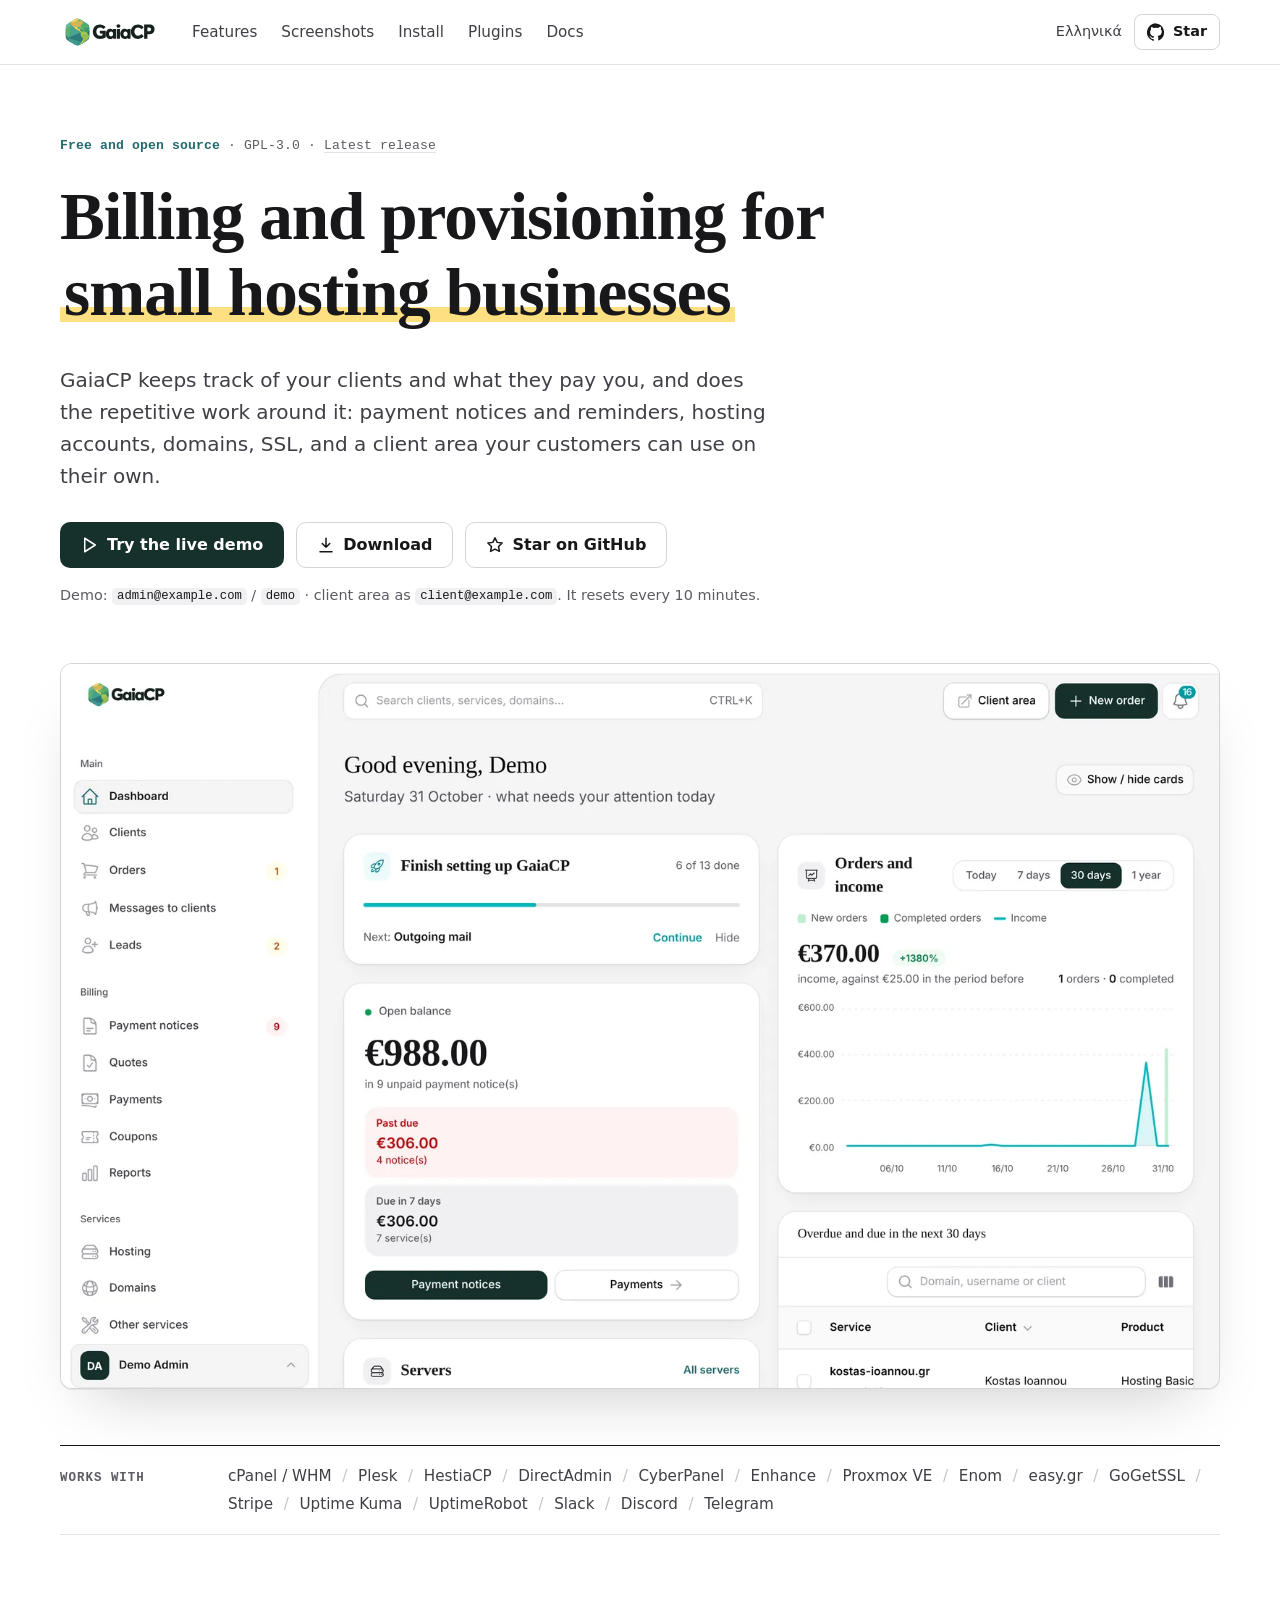
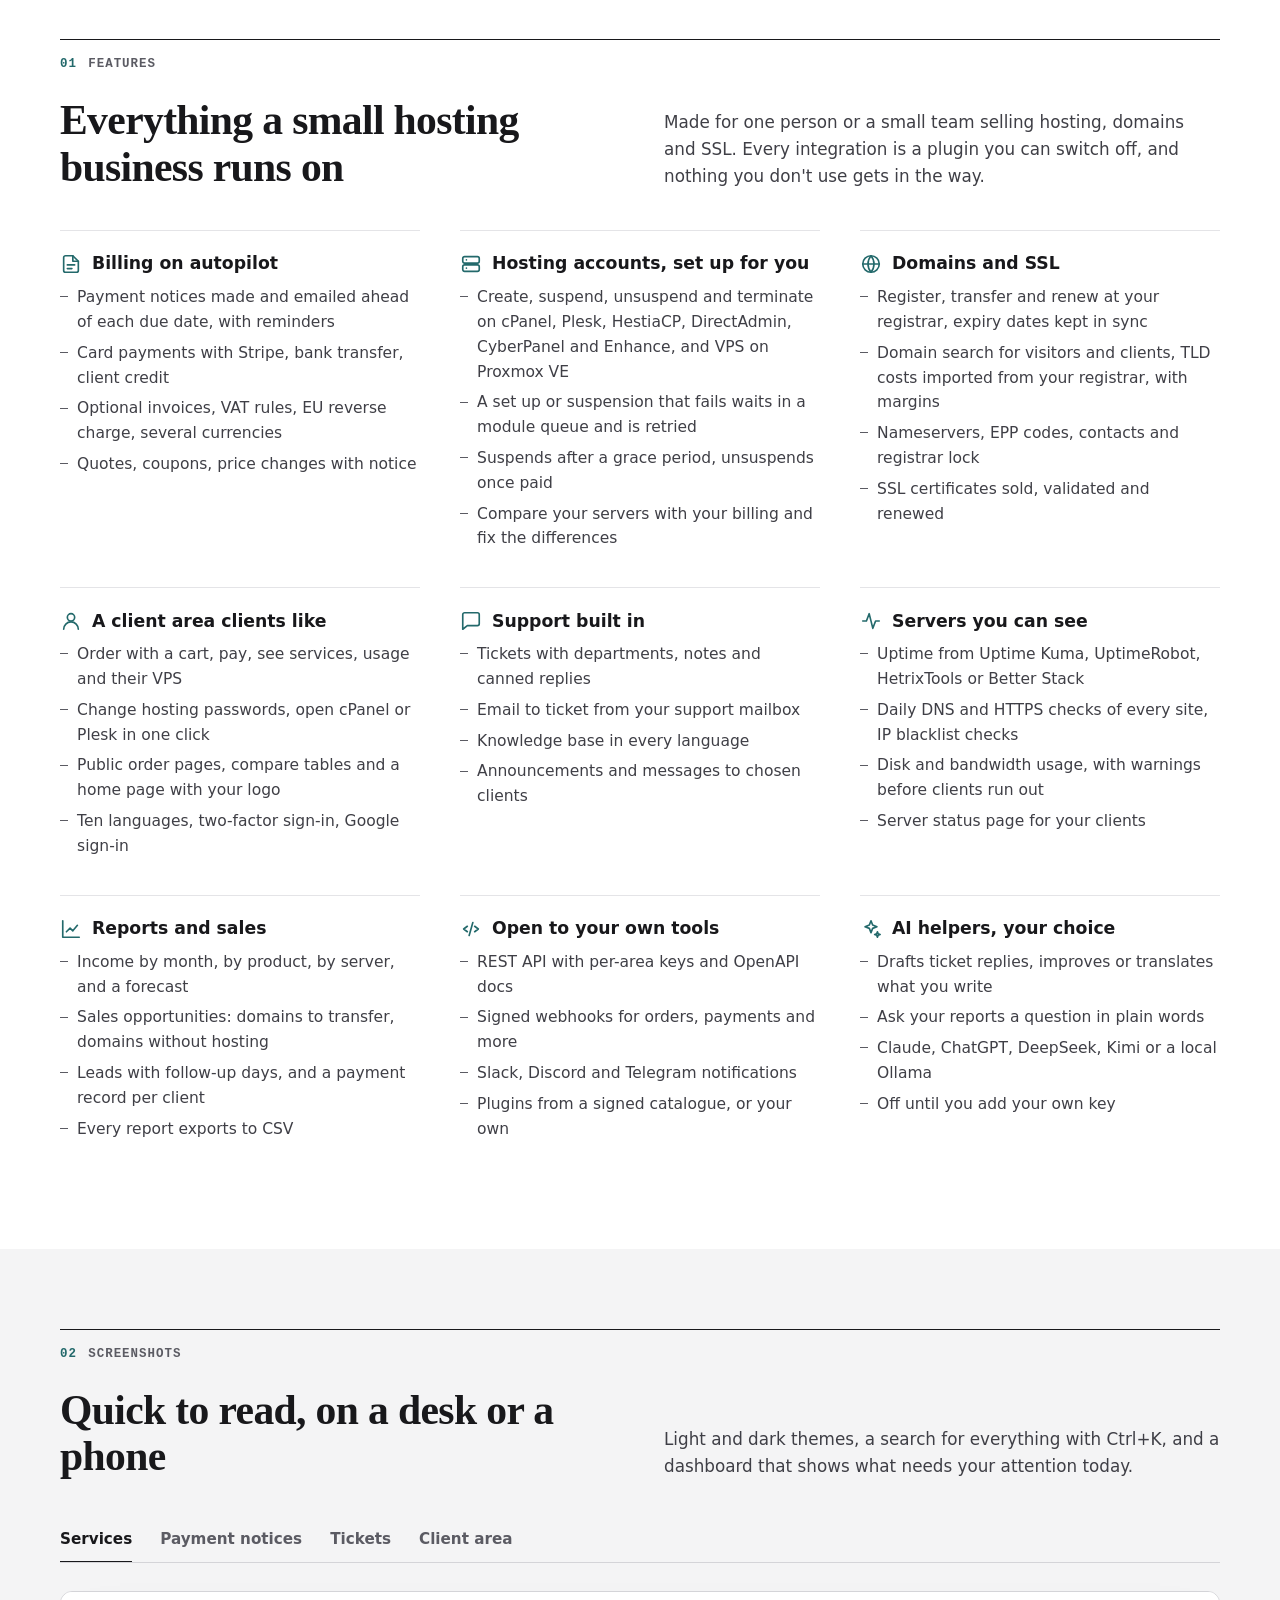
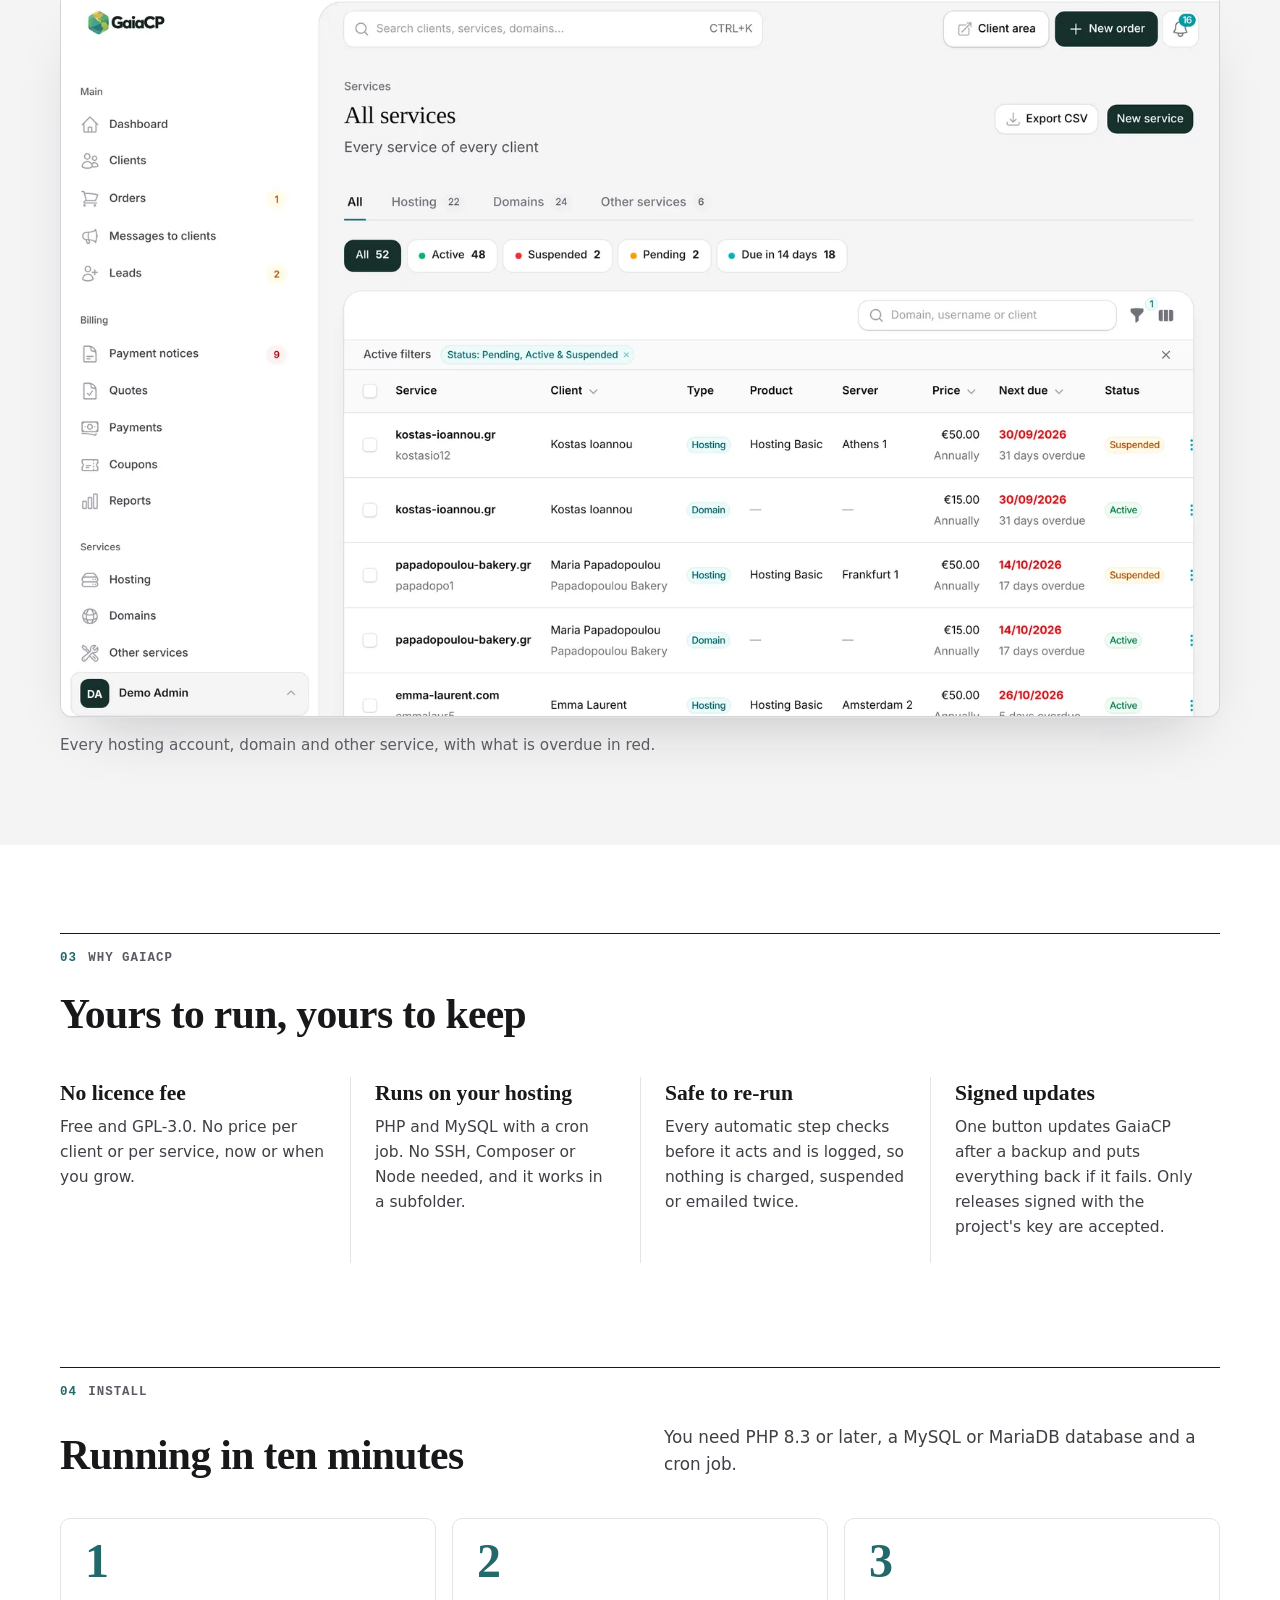
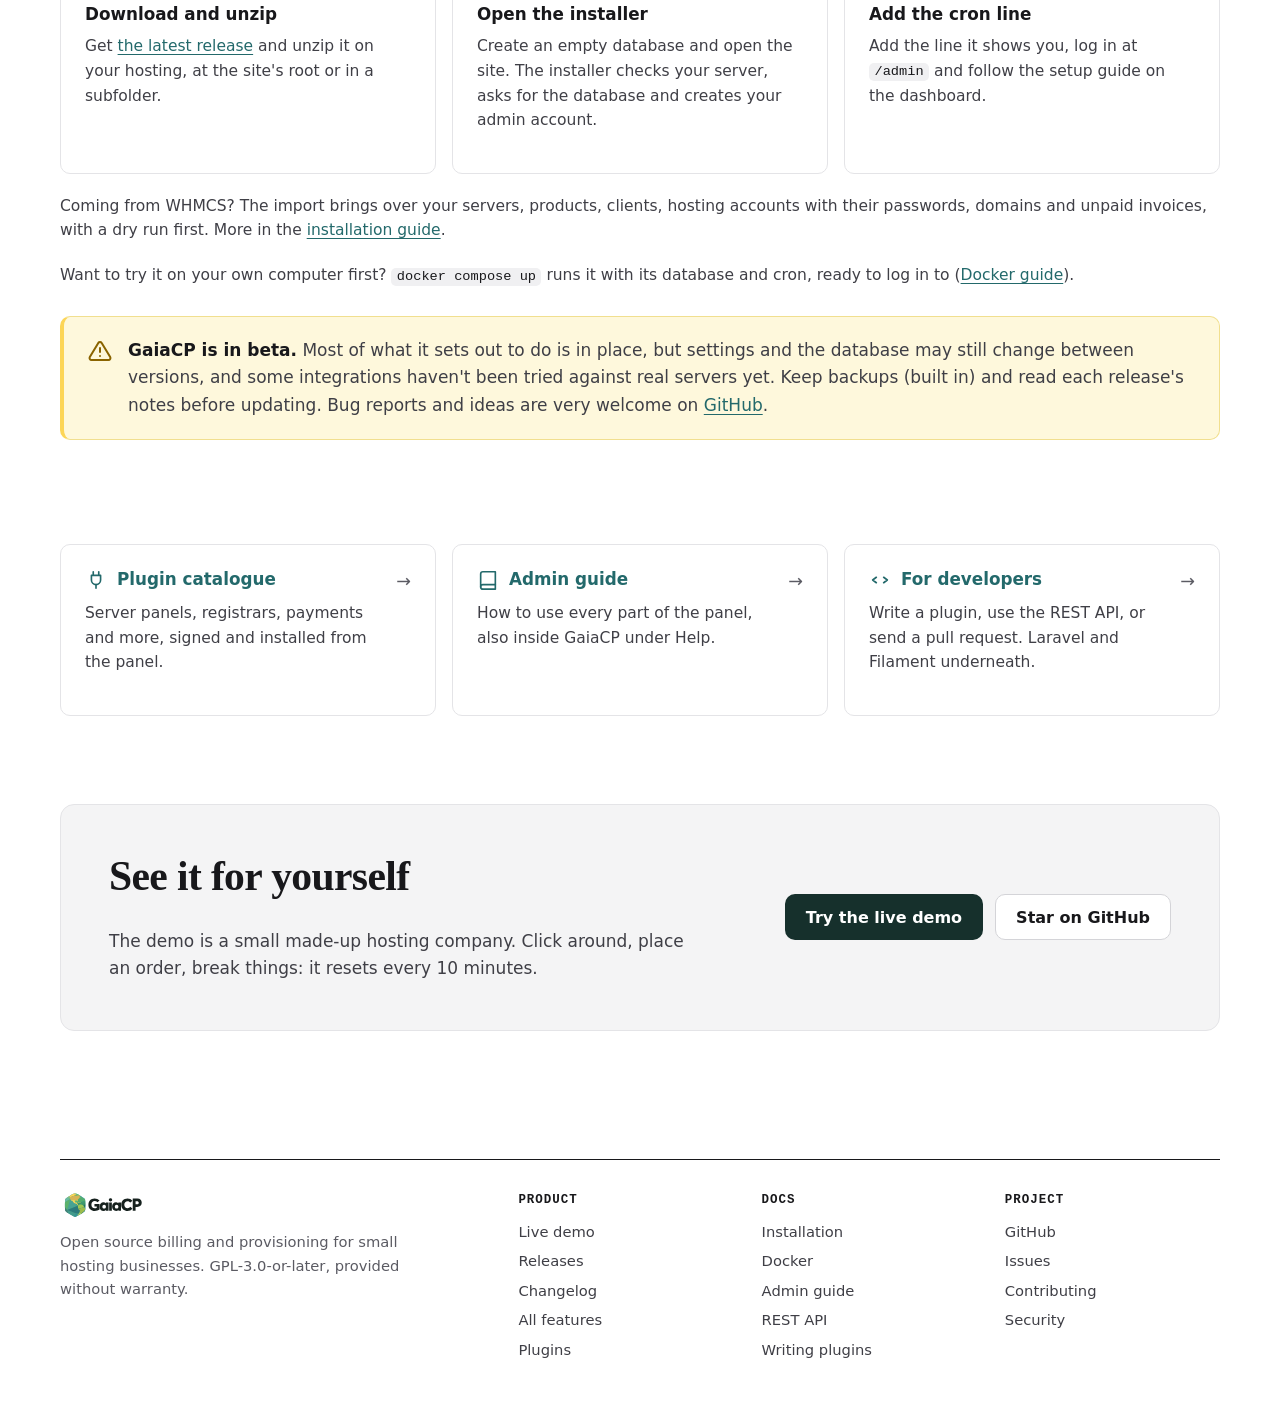
==== commit ad8d1f9d: "GaiaCP 0.8.0: Docker, changelog link, updates put back on failure, VPS in the client area Co-Authore" ====
--- a/index.html
+++ b/index.html
@@ -55,7 +55,7 @@
 
 <section class="hero">
     <div class="wrap">
-        <p class="pill"><b>Free and open source</b> · GPL-3.0 · <span data-version>Latest release</span></p>
+        <p class="pill"><b>Free and open source</b> · GPL-3.0 · <a href="https://github.com/tetterip/GaiaCP/releases/latest" title="What's new in this release"><span data-version>Latest release</span></a></p>
         <h1>Billing and provisioning for <em>small hosting businesses</em></h1>
         <p class="lead">GaiaCP keeps track of your clients and what they pay you, and does the repetitive work around it: payment notices and reminders, hosting accounts, domains, SSL, and a client area your customers can use on their own.</p>
         <div class="actions">
@@ -131,7 +131,7 @@
             <article class="card">
                 <h3><span class="icon"><svg viewBox="0 0 24 24" fill="none" stroke="currentColor" stroke-width="1.8" stroke-linecap="round" stroke-linejoin="round" aria-hidden="true"><circle cx="12" cy="8" r="4"/><path d="M4 21a8 8 0 0 1 16 0"/></svg></span>A client area clients like</h3>
                 <ul>
-                    <li>Order with a cart, pay, see services and usage</li>
+                    <li>Order with a cart, pay, see services, usage and their VPS</li>
                     <li>Change hosting passwords, open cPanel or Plesk in one click</li>
                     <li>Public order pages, compare tables and a home page with your logo</li>
                     <li>Ten languages, two-factor sign-in, Google sign-in</li>
@@ -247,7 +247,7 @@
             <div class="card"><b>No licence fee</b><p>Free and GPL-3.0. No price per client or per service, now or when you grow.</p></div>
             <div class="card"><b>Runs on your hosting</b><p>PHP and MySQL with a cron job. No SSH, Composer or Node needed, and it works in a subfolder.</p></div>
             <div class="card"><b>Safe to re-run</b><p>Every automatic step checks before it acts and is logged, so nothing is charged, suspended or emailed twice.</p></div>
-            <div class="card"><b>Signed updates</b><p>One button updates GaiaCP after a backup, and only releases signed with the project's key are accepted.</p></div>
+            <div class="card"><b>Signed updates</b><p>One button updates GaiaCP after a backup and puts everything back if it fails. Only releases signed with the project's key are accepted.</p></div>
         </div>
     </div>
 </section>
@@ -265,6 +265,7 @@
             <li class="card"><h3>Add the cron line</h3><p>Add the line it shows you, log in at <code>/admin</code> and follow the setup guide on the dashboard.</p></li>
         </ol>
         <p class="note">Coming from WHMCS? The import brings over your servers, products, clients, hosting accounts with their passwords, domains and unpaid invoices, with a dry run first. More in the <a href="https://github.com/tetterip/GaiaCP/blob/main/docs/installation.md">installation guide</a>.</p>
+        <p class="note">Want to try it on your own computer first? <code>docker compose up</code> runs it with its database and cron, ready to log in to (<a href="https://github.com/tetterip/GaiaCP/blob/main/docs/docker.md">Docker guide</a>).</p>
 
         <div class="alpha">
             <svg viewBox="0 0 24 24" fill="none" stroke="currentColor" stroke-width="2" stroke-linecap="round" stroke-linejoin="round" aria-hidden="true"><path d="M12 9v4M12 17h.01"/><path d="M10.3 3.9L1.8 18a2 2 0 0 0 1.7 3h17a2 2 0 0 0 1.7-3L13.7 3.9a2 2 0 0 0-3.4 0z"/></svg>
@@ -314,6 +315,7 @@
             <ul>
                 <li><a href="https://demo.gaiacp.digital/admin">Live demo</a></li>
                 <li><a href="https://github.com/tetterip/GaiaCP/releases">Releases</a></li>
+                <li><a href="https://github.com/tetterip/GaiaCP/blob/main/CHANGELOG.md">Changelog</a></li>
                 <li><a href="https://github.com/tetterip/GaiaCP/blob/main/docs/features.md">All features</a></li>
                 <li><a href="https://plugins.gaiacp.digital">Plugins</a></li>
             </ul>
@@ -322,6 +324,7 @@
             <h4>Docs</h4>
             <ul>
                 <li><a href="https://github.com/tetterip/GaiaCP/blob/main/docs/installation.md">Installation</a></li>
+                <li><a href="https://github.com/tetterip/GaiaCP/blob/main/docs/docker.md">Docker</a></li>
                 <li><a href="https://github.com/tetterip/GaiaCP/blob/main/docs/admin-guide/README.md">Admin guide</a></li>
                 <li><a href="https://github.com/tetterip/GaiaCP/blob/main/docs/using-the-api.md">REST API</a></li>
                 <li><a href="https://github.com/tetterip/GaiaCP/blob/main/docs/writing-plugins.md">Writing plugins</a></li>
--- a/assets/style.css
+++ b/assets/style.css
@@ -119,6 +119,7 @@
     margin-bottom: 24px; letter-spacing: .01em;
 }
 .pill b { color: var(--accent); font-weight: 600; }
+.pill a { color: inherit; text-decoration: underline; text-decoration-color: var(--line, currentColor); text-underline-offset: 3px; }
 .hero h1 { max-width: 13em; }
 .lead { font-size: clamp(1.05rem, 2vw, 1.25rem); color: var(--ink-soft); max-width: 36em; margin: 0 0 30px; }
 .actions { display: flex; flex-wrap: wrap; gap: 12px; }
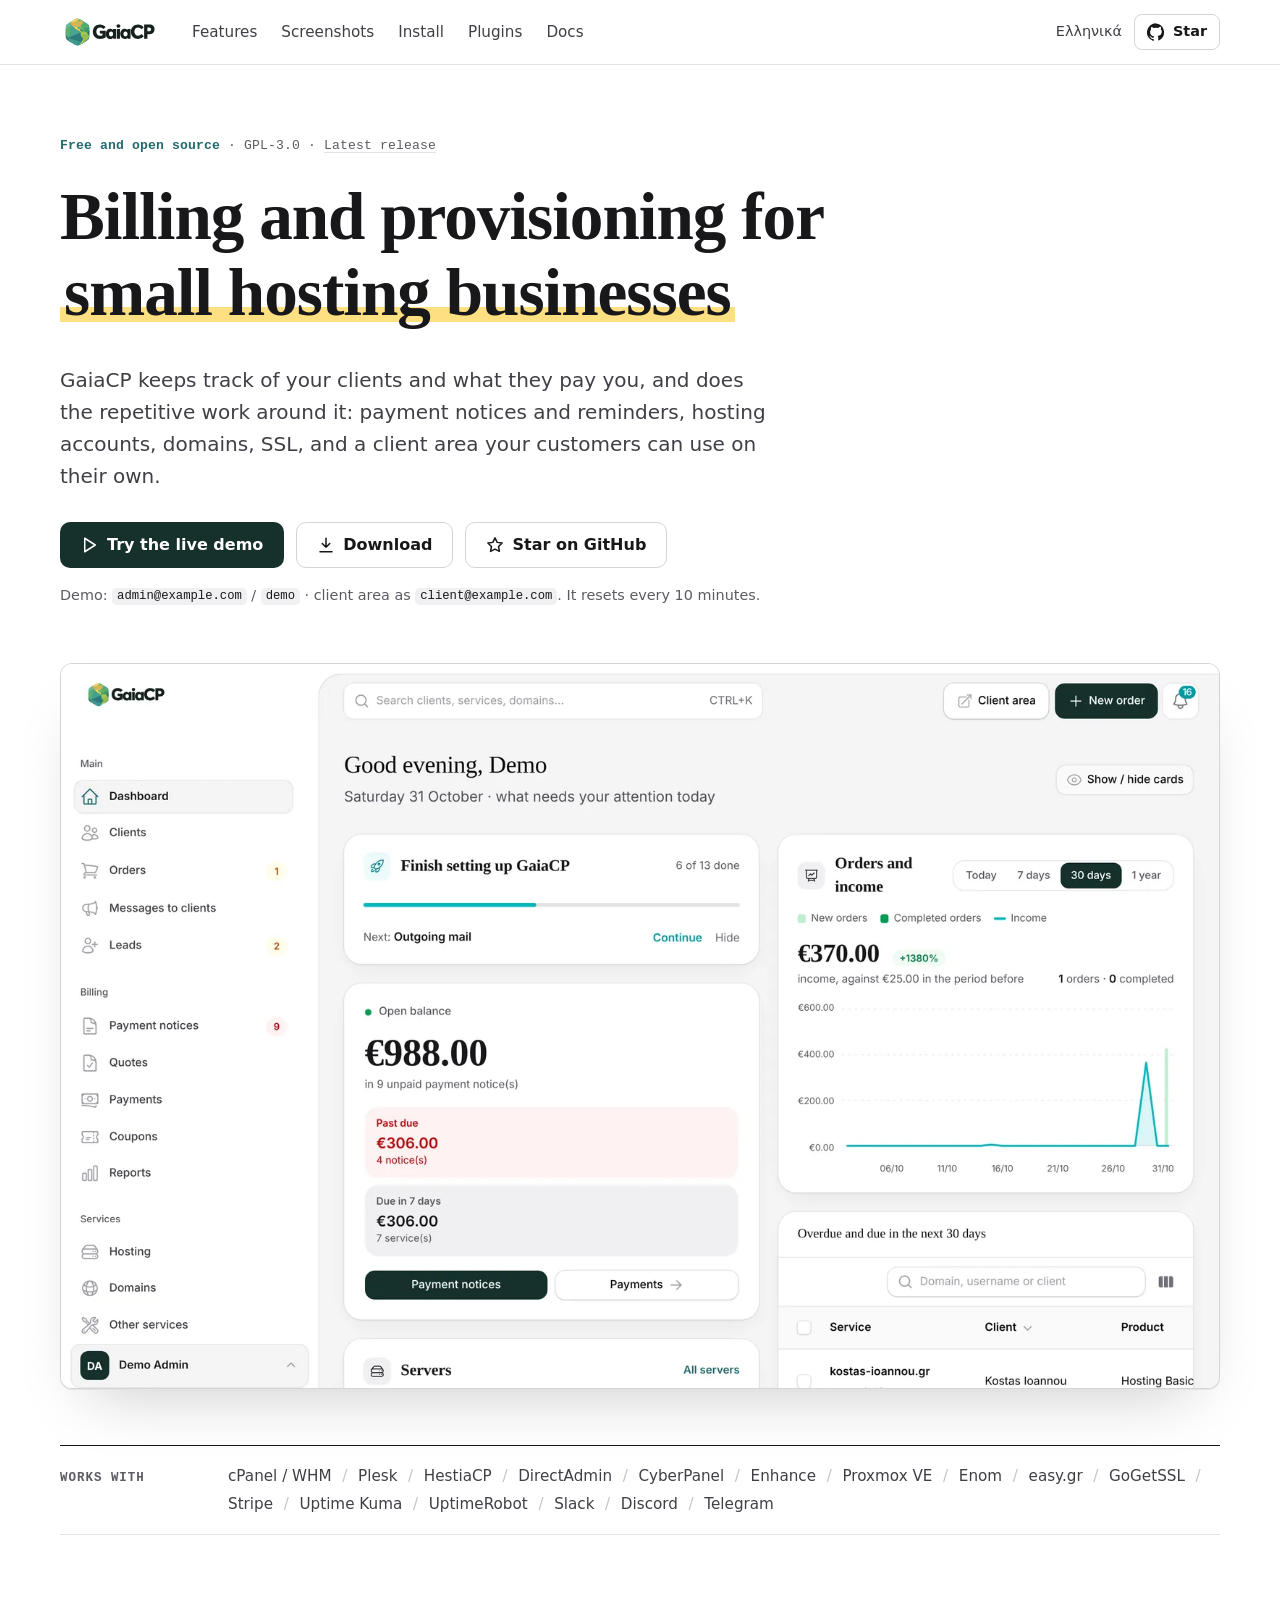
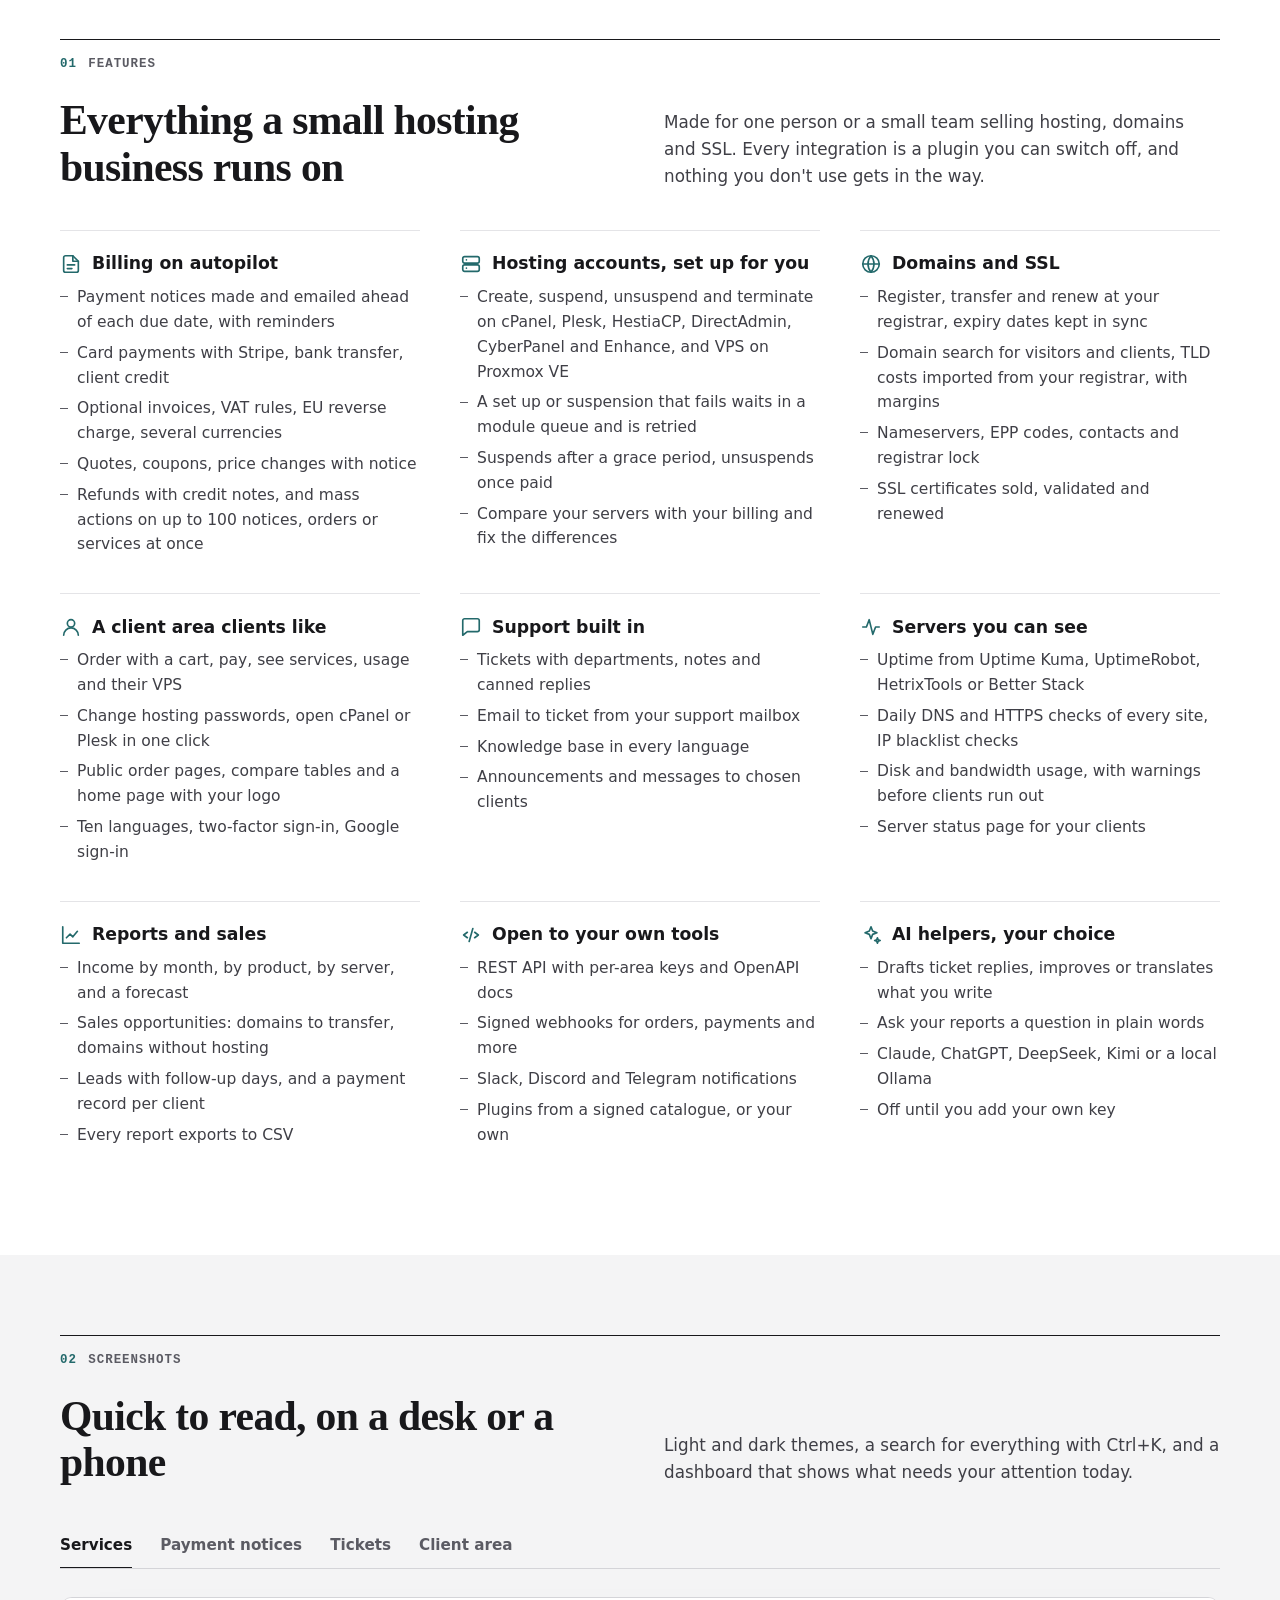
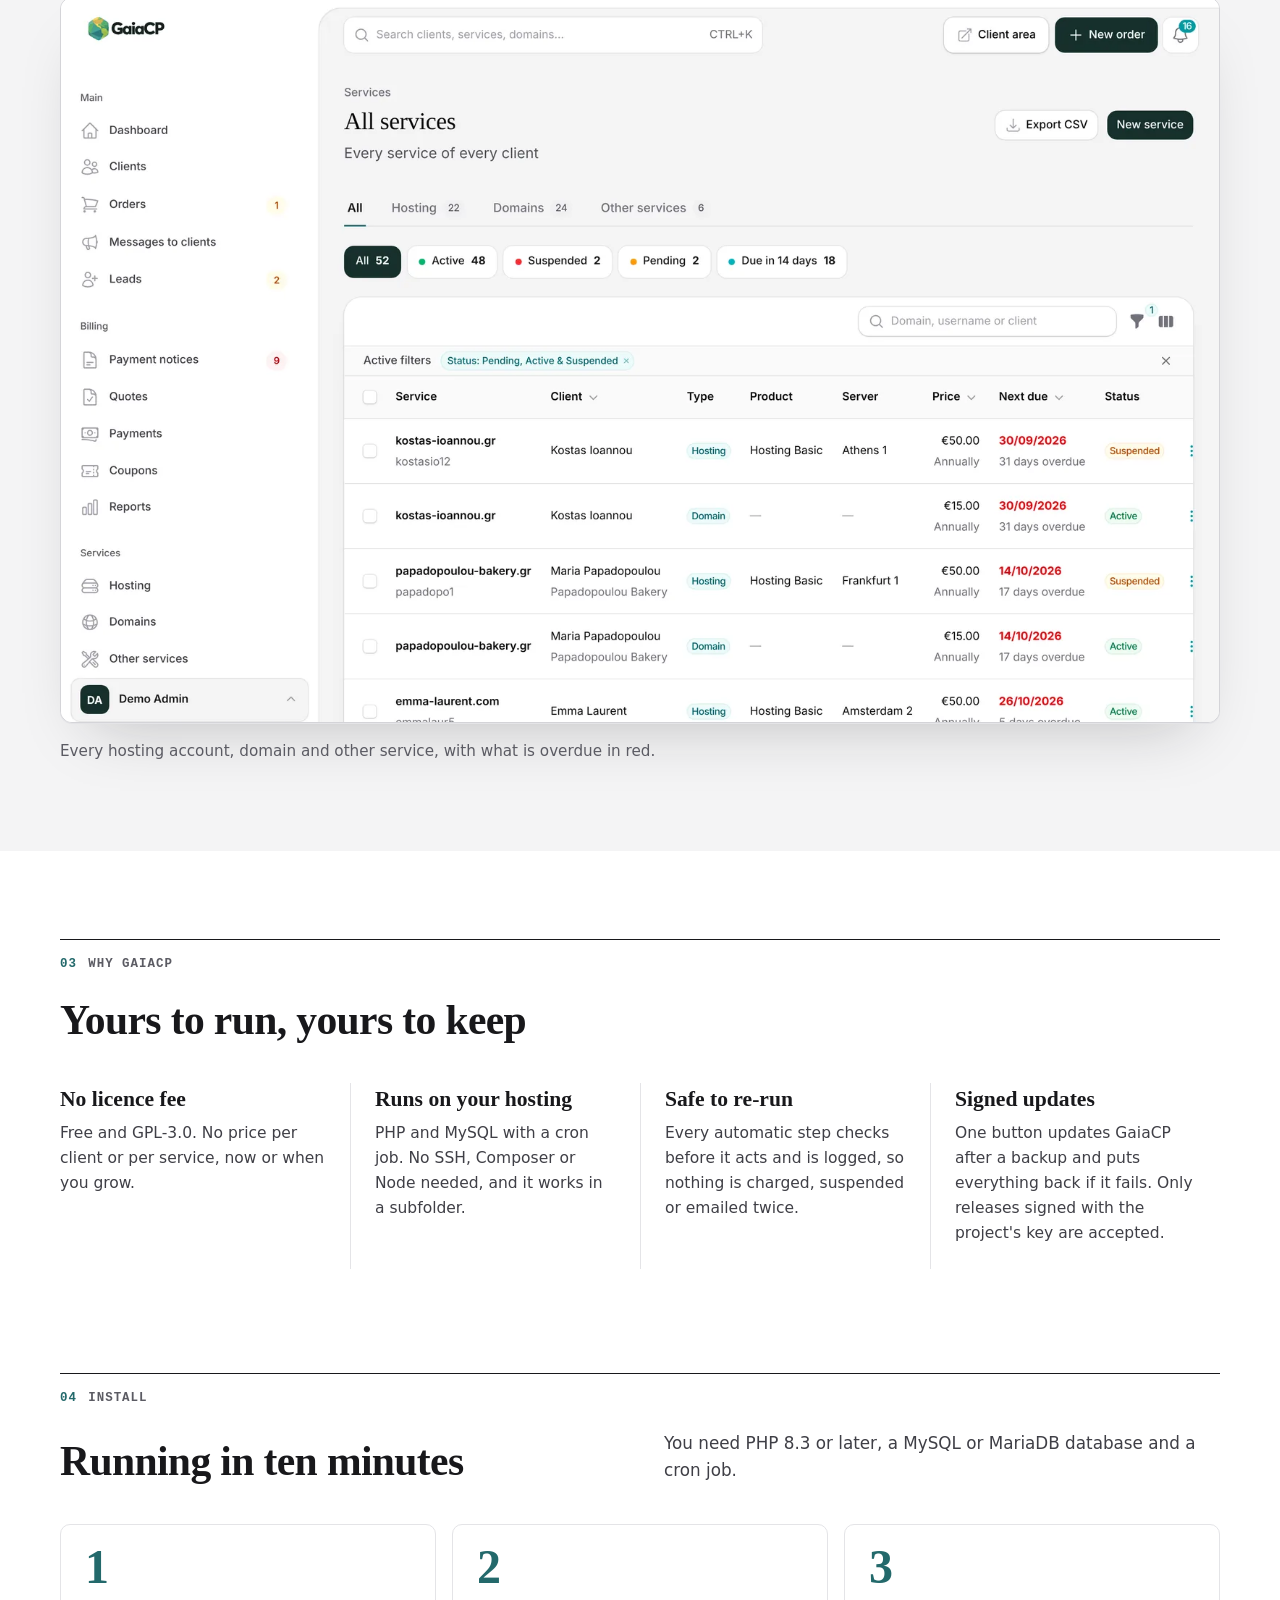
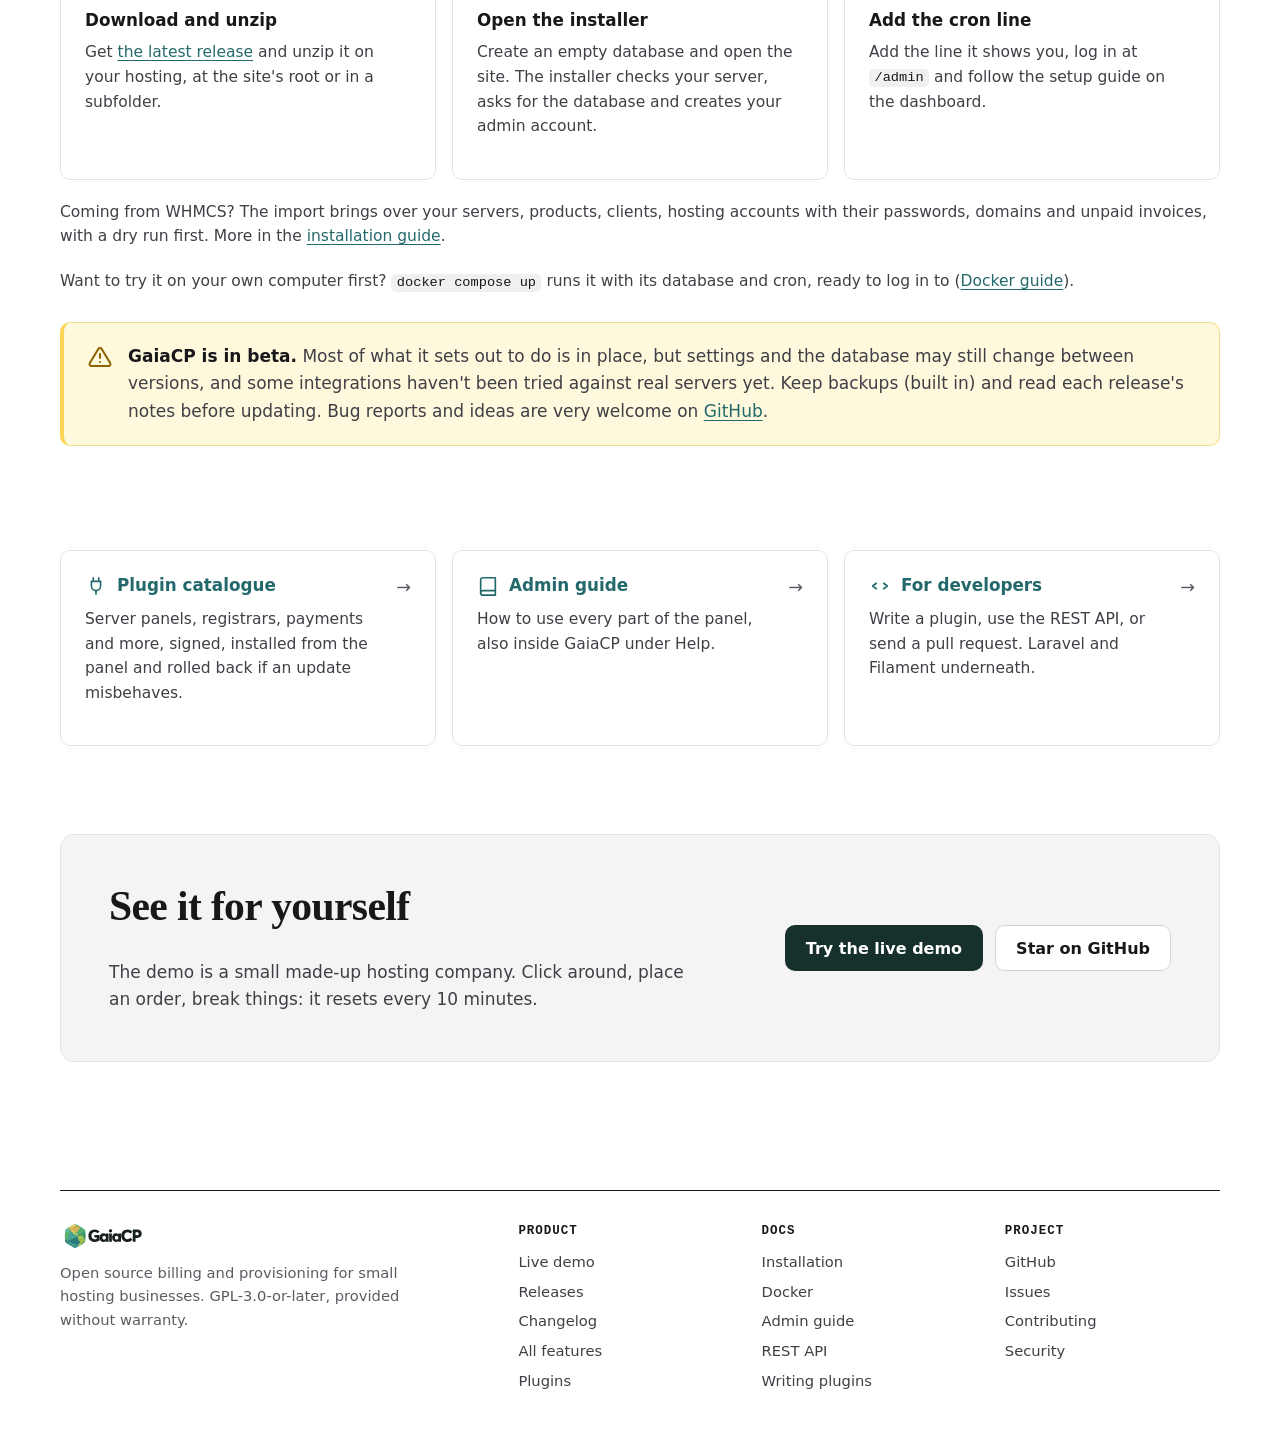
==== commit 70d8a756: "GaiaCP 0.9.0: refunds, mass actions, plugin roll back Co-Authored-By: Claude Opus 5.5 <noreply@anthr" ====
--- a/index.html
+++ b/index.html
@@ -108,6 +108,7 @@
                     <li>Card payments with Stripe, bank transfer, client credit</li>
                     <li>Optional invoices, VAT rules, EU reverse charge, several currencies</li>
                     <li>Quotes, coupons, price changes with notice</li>
+                    <li>Refunds with credit notes, and mass actions on up to 100 notices, orders or services at once</li>
                 </ul>
             </article>
             <article class="card">
@@ -279,7 +280,7 @@
         <div class="grid">
             <a class="card card-link" href="https://plugins.gaiacp.digital">
                 <h3><span class="icon"><svg viewBox="0 0 24 24" fill="none" stroke="currentColor" stroke-width="1.8" stroke-linecap="round" stroke-linejoin="round" aria-hidden="true"><path d="M9 3v4M15 3v4M7 7h10v5a5 5 0 0 1-10 0z"/><path d="M12 17v4"/></svg></span>Plugin catalogue</h3>
-                <p>Server panels, registrars, payments and more, signed and installed from the panel.</p>
+                <p>Server panels, registrars, payments and more, signed, installed from the panel and rolled back if an update misbehaves.</p>
             </a>
             <a class="card card-link" href="https://github.com/tetterip/GaiaCP/blob/main/docs/admin-guide/README.md">
                 <h3><span class="icon"><svg viewBox="0 0 24 24" fill="none" stroke="currentColor" stroke-width="1.8" stroke-linecap="round" stroke-linejoin="round" aria-hidden="true"><path d="M4 19.5A2.5 2.5 0 0 1 6.5 17H20V3H6.5A2.5 2.5 0 0 0 4 5.5z"/><path d="M4 19.5A2.5 2.5 0 0 0 6.5 22H20v-5"/></svg></span>Admin guide</h3>
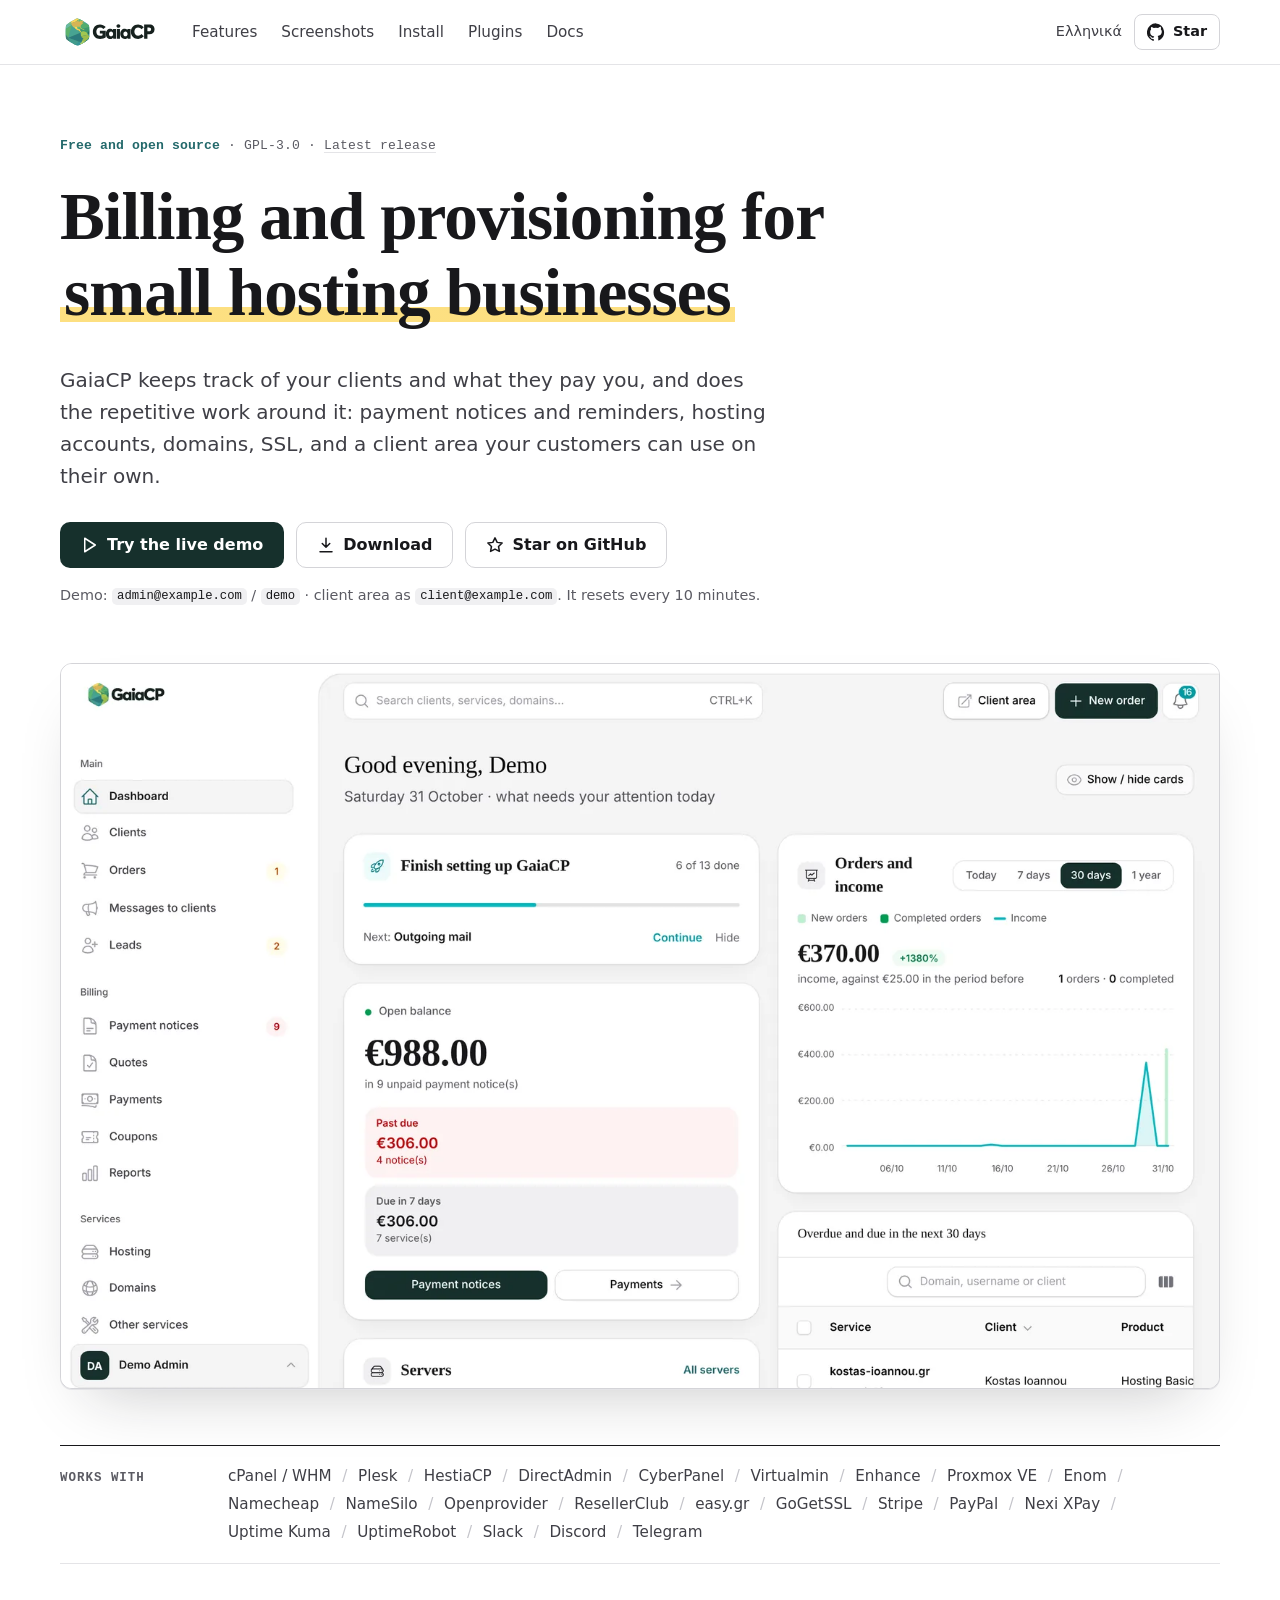
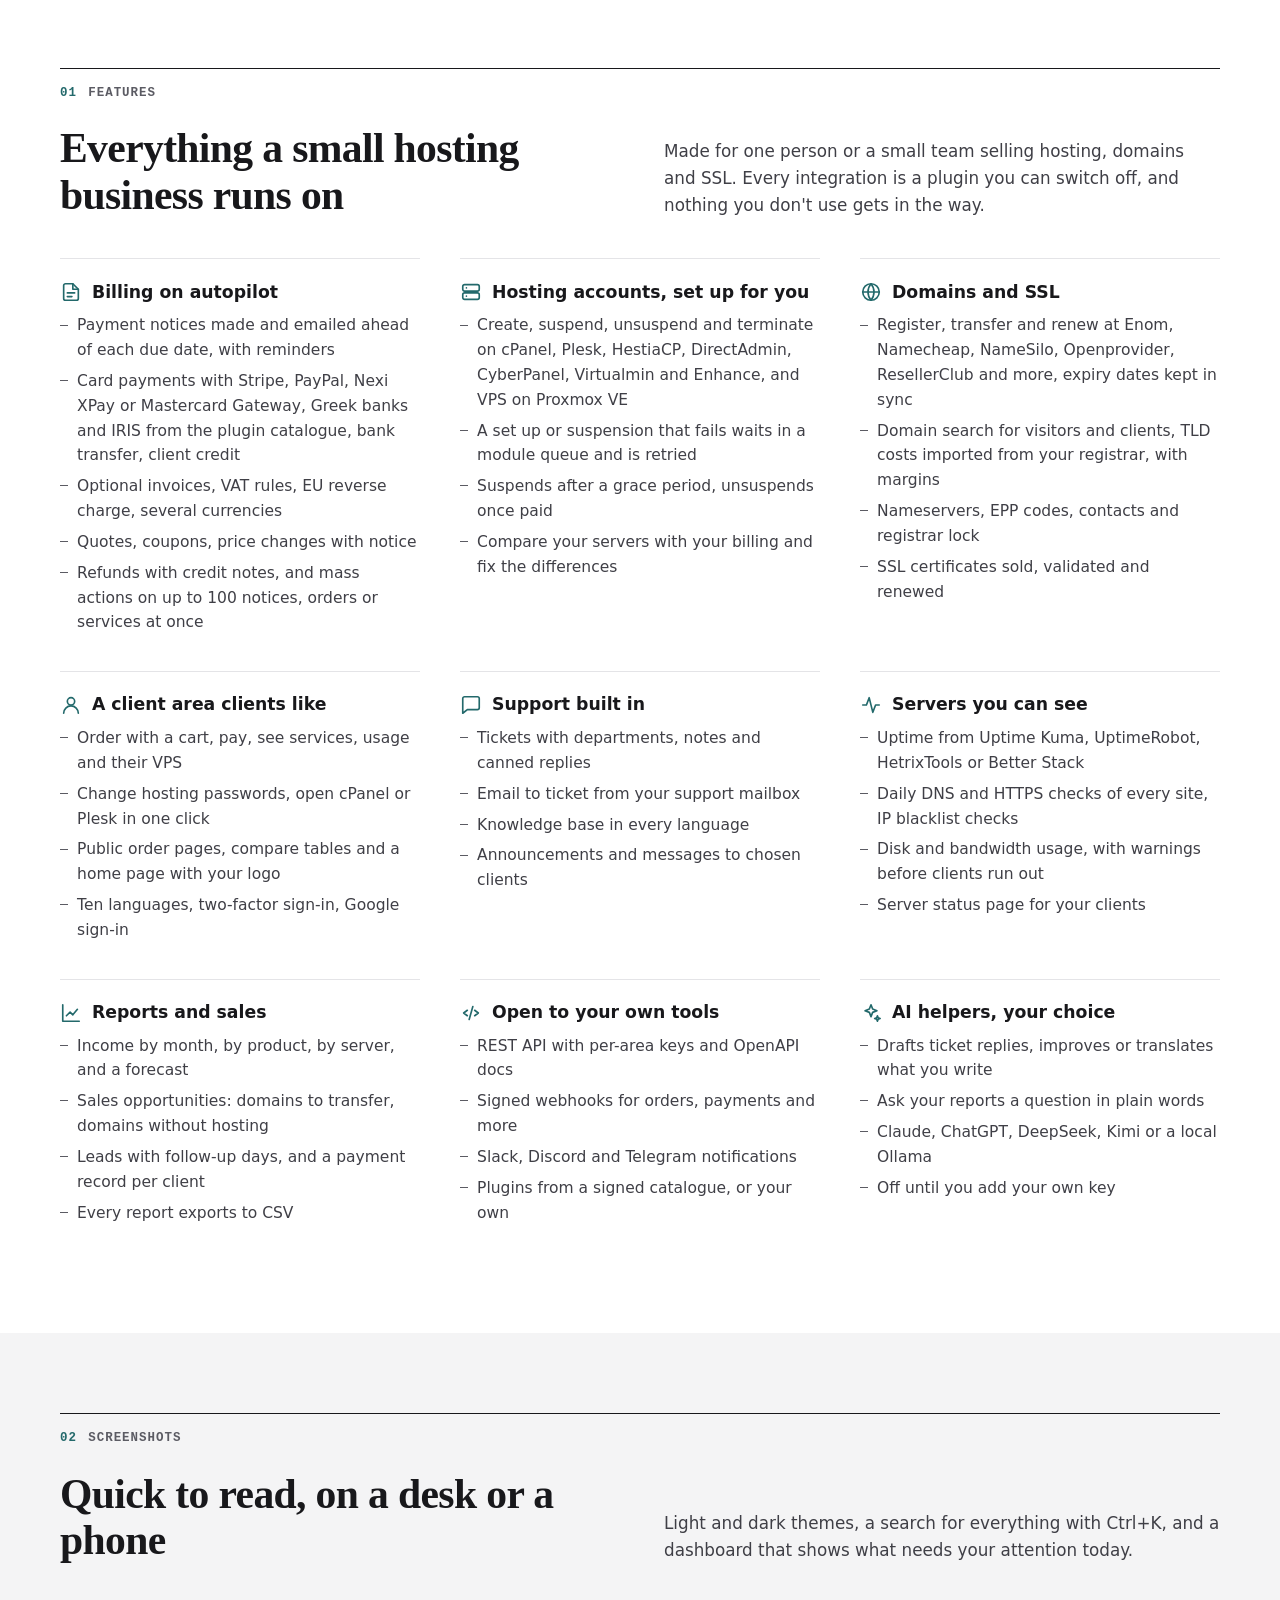
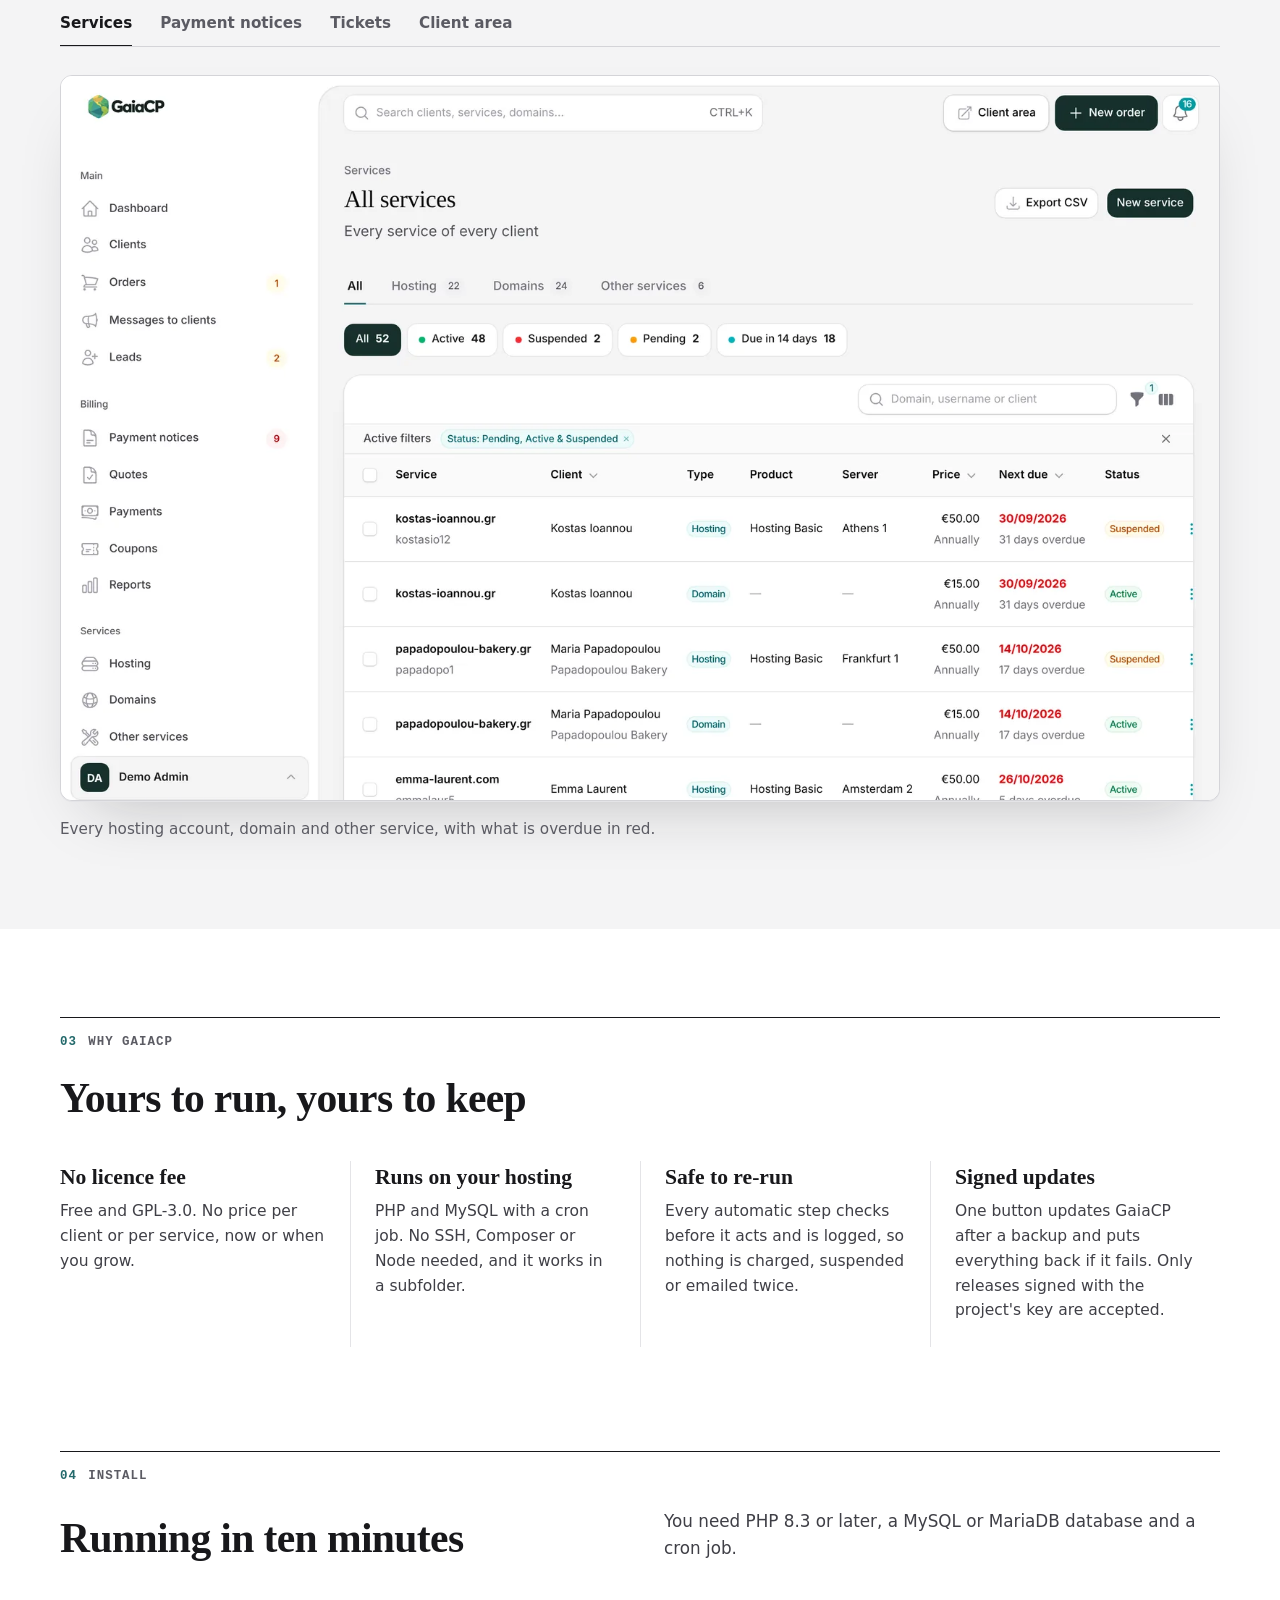
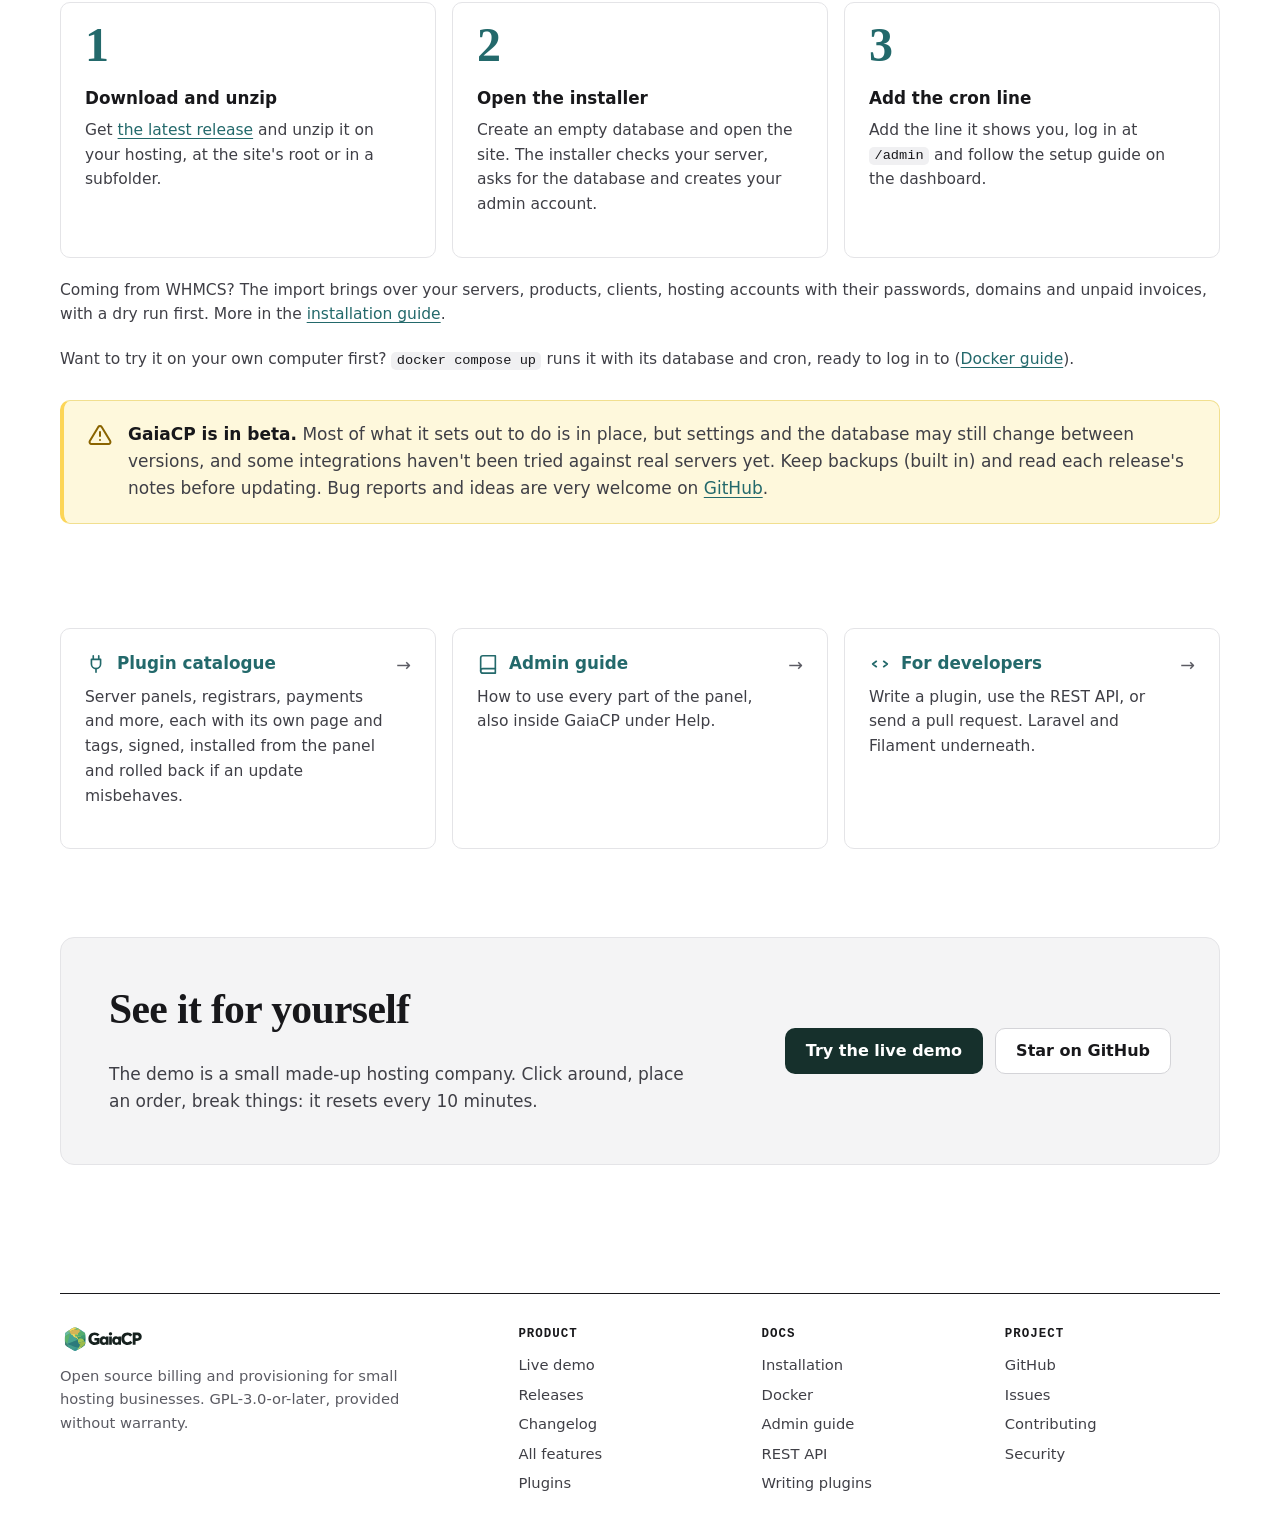
==== commit a3362246: "GaiaCP 0.10.0: new registrars, Virtualmin, more payment plugins, catalogue pages Co-Authored-By: Cla" ====
--- a/index.html
+++ b/index.html
@@ -86,9 +86,10 @@
     <div class="wrap">
         <p>Works with</p>
         <ul>
-            <li>cPanel / WHM</li><li>Plesk</li><li>HestiaCP</li><li>DirectAdmin</li><li>CyberPanel</li><li>Enhance</li>
-            <li>Proxmox VE</li><li>Enom</li><li>easy.gr</li><li>GoGetSSL</li><li>Stripe</li><li>Uptime Kuma</li>
-            <li>UptimeRobot</li><li>Slack</li><li>Discord</li><li>Telegram</li>
+            <li>cPanel / WHM</li><li>Plesk</li><li>HestiaCP</li><li>DirectAdmin</li><li>CyberPanel</li><li>Virtualmin</li>
+            <li>Enhance</li><li>Proxmox VE</li><li>Enom</li><li>Namecheap</li><li>NameSilo</li><li>Openprovider</li>
+            <li>ResellerClub</li><li>easy.gr</li><li>GoGetSSL</li><li>Stripe</li><li>PayPal</li><li>Nexi XPay</li>
+            <li>Uptime Kuma</li><li>UptimeRobot</li><li>Slack</li><li>Discord</li><li>Telegram</li>
         </ul>
     </div>
 </section>
@@ -105,7 +106,7 @@
                 <h3><span class="icon"><svg viewBox="0 0 24 24" fill="none" stroke="currentColor" stroke-width="1.8" stroke-linecap="round" stroke-linejoin="round" aria-hidden="true"><path d="M14 3H6a2 2 0 0 0-2 2v14a2 2 0 0 0 2 2h12a2 2 0 0 0 2-2V9z"/><path d="M14 3v6h6M8 13h8M8 17h5"/></svg></span>Billing on autopilot</h3>
                 <ul>
                     <li>Payment notices made and emailed ahead of each due date, with reminders</li>
-                    <li>Card payments with Stripe, bank transfer, client credit</li>
+                    <li>Card payments with Stripe, PayPal, Nexi XPay or Mastercard Gateway, Greek banks and IRIS from the plugin catalogue, bank transfer, client credit</li>
                     <li>Optional invoices, VAT rules, EU reverse charge, several currencies</li>
                     <li>Quotes, coupons, price changes with notice</li>
                     <li>Refunds with credit notes, and mass actions on up to 100 notices, orders or services at once</li>
@@ -114,7 +115,7 @@
             <article class="card">
                 <h3><span class="icon"><svg viewBox="0 0 24 24" fill="none" stroke="currentColor" stroke-width="1.8" stroke-linecap="round" stroke-linejoin="round" aria-hidden="true"><rect x="3" y="4" width="18" height="7" rx="2"/><rect x="3" y="13" width="18" height="7" rx="2"/><path d="M7 7.5h.01M7 16.5h.01"/></svg></span>Hosting accounts, set up for you</h3>
                 <ul>
-                    <li>Create, suspend, unsuspend and terminate on cPanel, Plesk, HestiaCP, DirectAdmin, CyberPanel and Enhance, and VPS on Proxmox VE</li>
+                    <li>Create, suspend, unsuspend and terminate on cPanel, Plesk, HestiaCP, DirectAdmin, CyberPanel, Virtualmin and Enhance, and VPS on Proxmox VE</li>
                     <li>A set up or suspension that fails waits in a module queue and is retried</li>
                     <li>Suspends after a grace period, unsuspends once paid</li>
                     <li>Compare your servers with your billing and fix the differences</li>
@@ -123,7 +124,7 @@
             <article class="card">
                 <h3><span class="icon"><svg viewBox="0 0 24 24" fill="none" stroke="currentColor" stroke-width="1.8" stroke-linecap="round" stroke-linejoin="round" aria-hidden="true"><circle cx="12" cy="12" r="9"/><path d="M3 12h18M12 3a14 14 0 0 1 0 18M12 3a14 14 0 0 0 0 18"/></svg></span>Domains and SSL</h3>
                 <ul>
-                    <li>Register, transfer and renew at your registrar, expiry dates kept in sync</li>
+                    <li>Register, transfer and renew at Enom, Namecheap, NameSilo, Openprovider, ResellerClub and more, expiry dates kept in sync</li>
                     <li>Domain search for visitors and clients, TLD costs imported from your registrar, with margins</li>
                     <li>Nameservers, EPP codes, contacts and registrar lock</li>
                     <li>SSL certificates sold, validated and renewed</li>
@@ -280,7 +281,7 @@
         <div class="grid">
             <a class="card card-link" href="https://plugins.gaiacp.digital">
                 <h3><span class="icon"><svg viewBox="0 0 24 24" fill="none" stroke="currentColor" stroke-width="1.8" stroke-linecap="round" stroke-linejoin="round" aria-hidden="true"><path d="M9 3v4M15 3v4M7 7h10v5a5 5 0 0 1-10 0z"/><path d="M12 17v4"/></svg></span>Plugin catalogue</h3>
-                <p>Server panels, registrars, payments and more, signed, installed from the panel and rolled back if an update misbehaves.</p>
+                <p>Server panels, registrars, payments and more, each with its own page and tags, signed, installed from the panel and rolled back if an update misbehaves.</p>
             </a>
             <a class="card card-link" href="https://github.com/tetterip/GaiaCP/blob/main/docs/admin-guide/README.md">
                 <h3><span class="icon"><svg viewBox="0 0 24 24" fill="none" stroke="currentColor" stroke-width="1.8" stroke-linecap="round" stroke-linejoin="round" aria-hidden="true"><path d="M4 19.5A2.5 2.5 0 0 1 6.5 17H20V3H6.5A2.5 2.5 0 0 0 4 5.5z"/><path d="M4 19.5A2.5 2.5 0 0 0 6.5 22H20v-5"/></svg></span>Admin guide</h3>
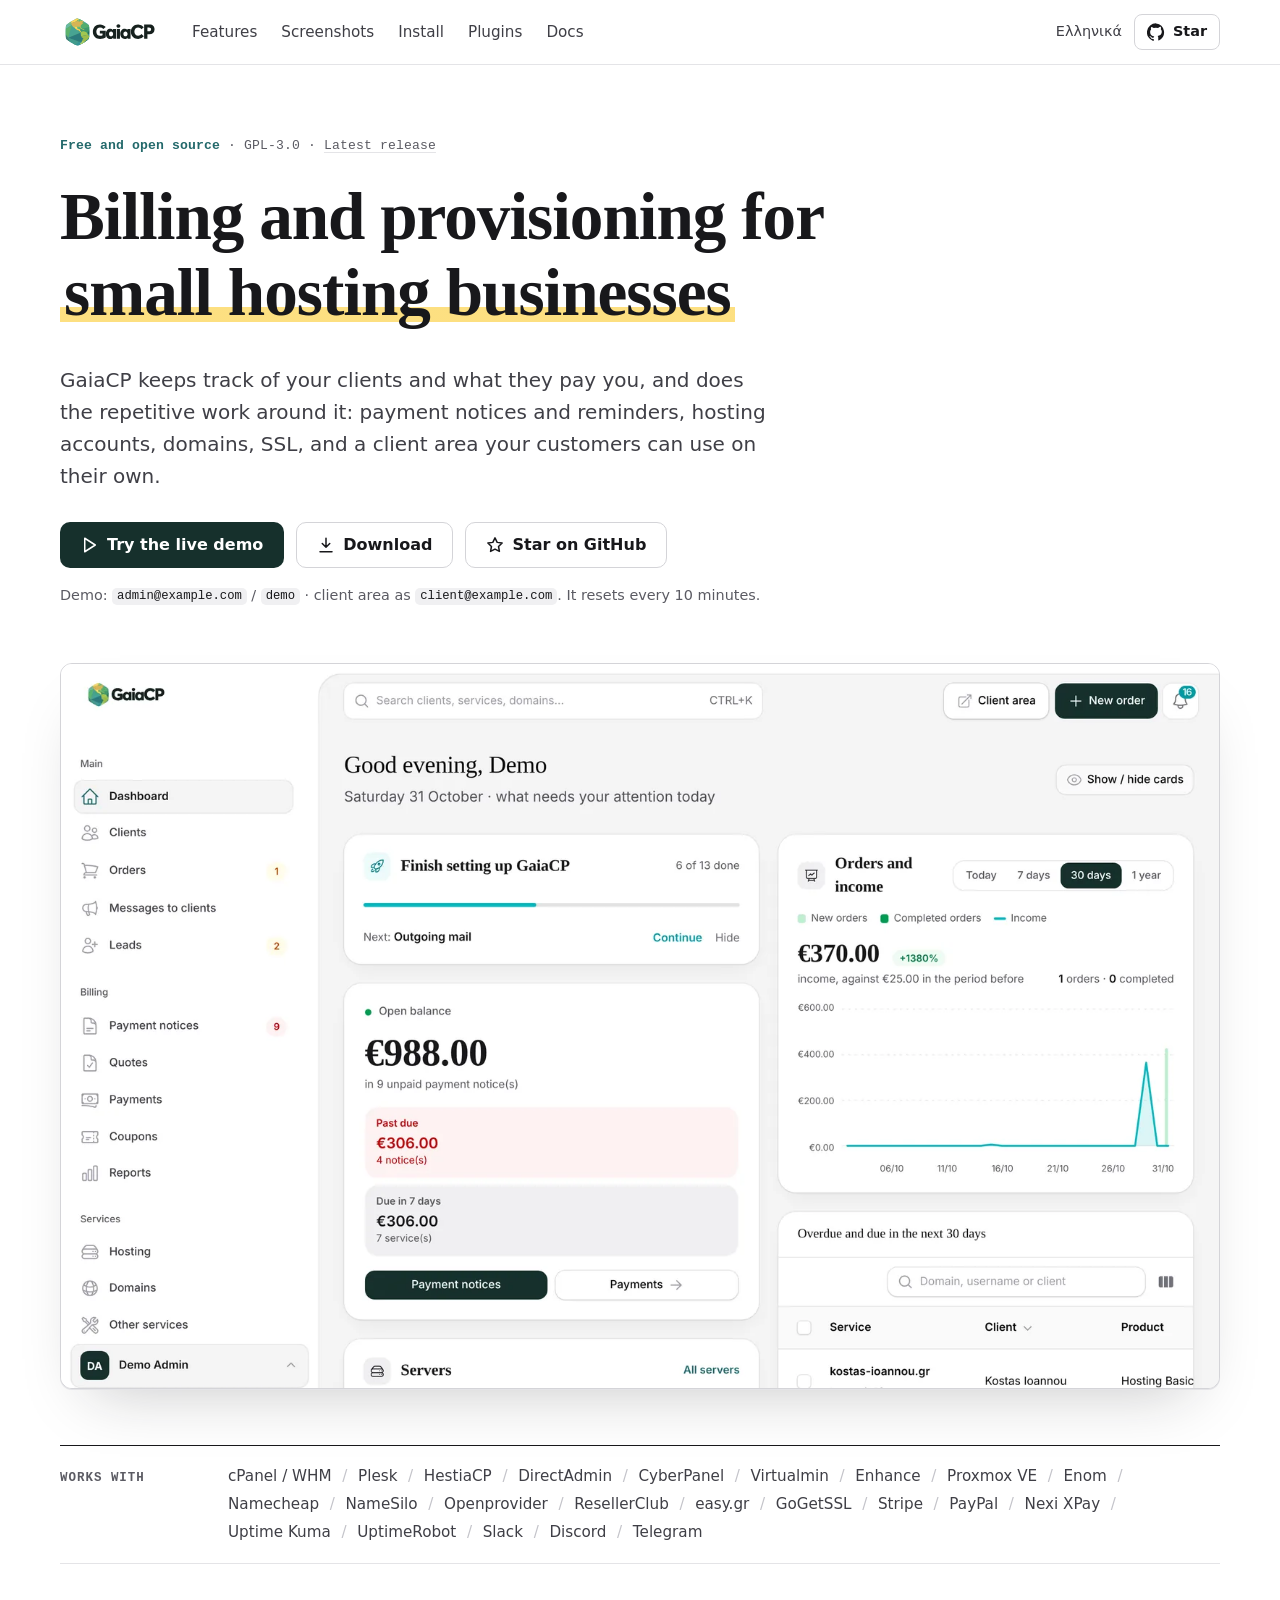
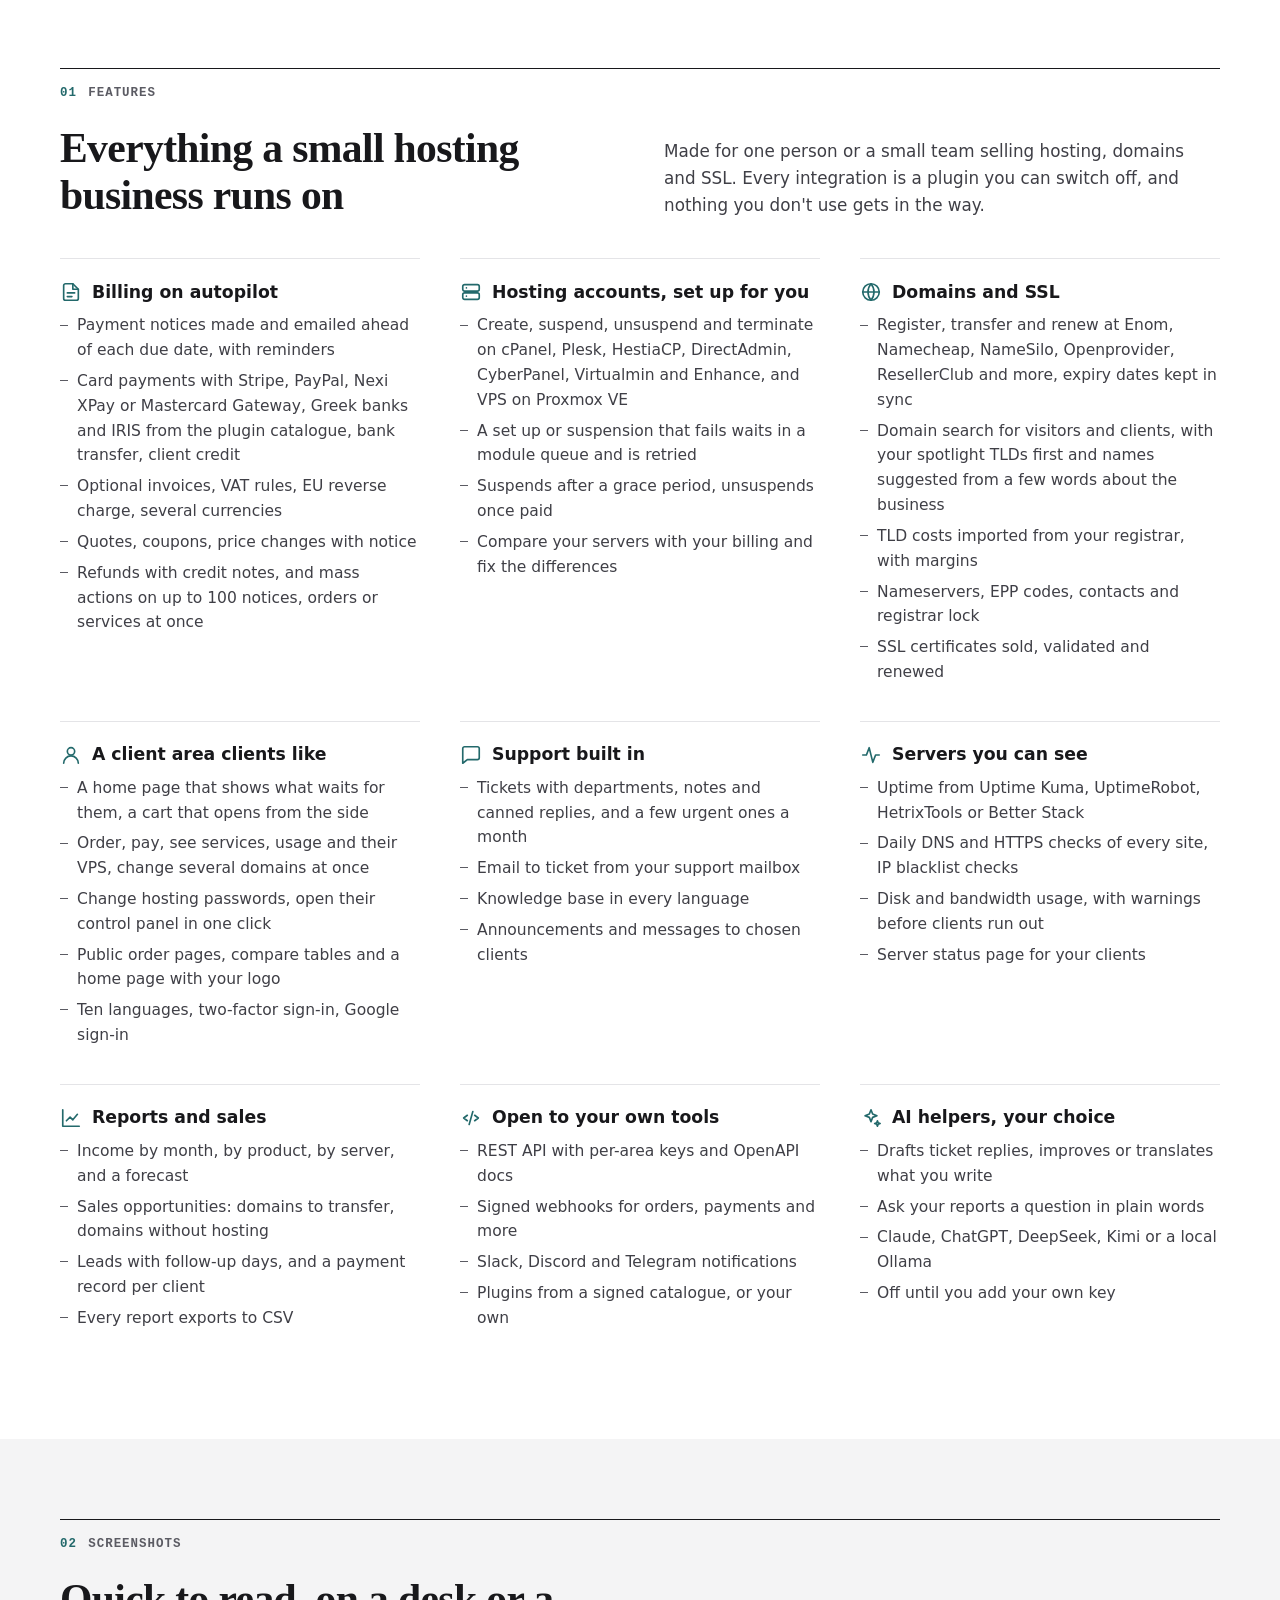
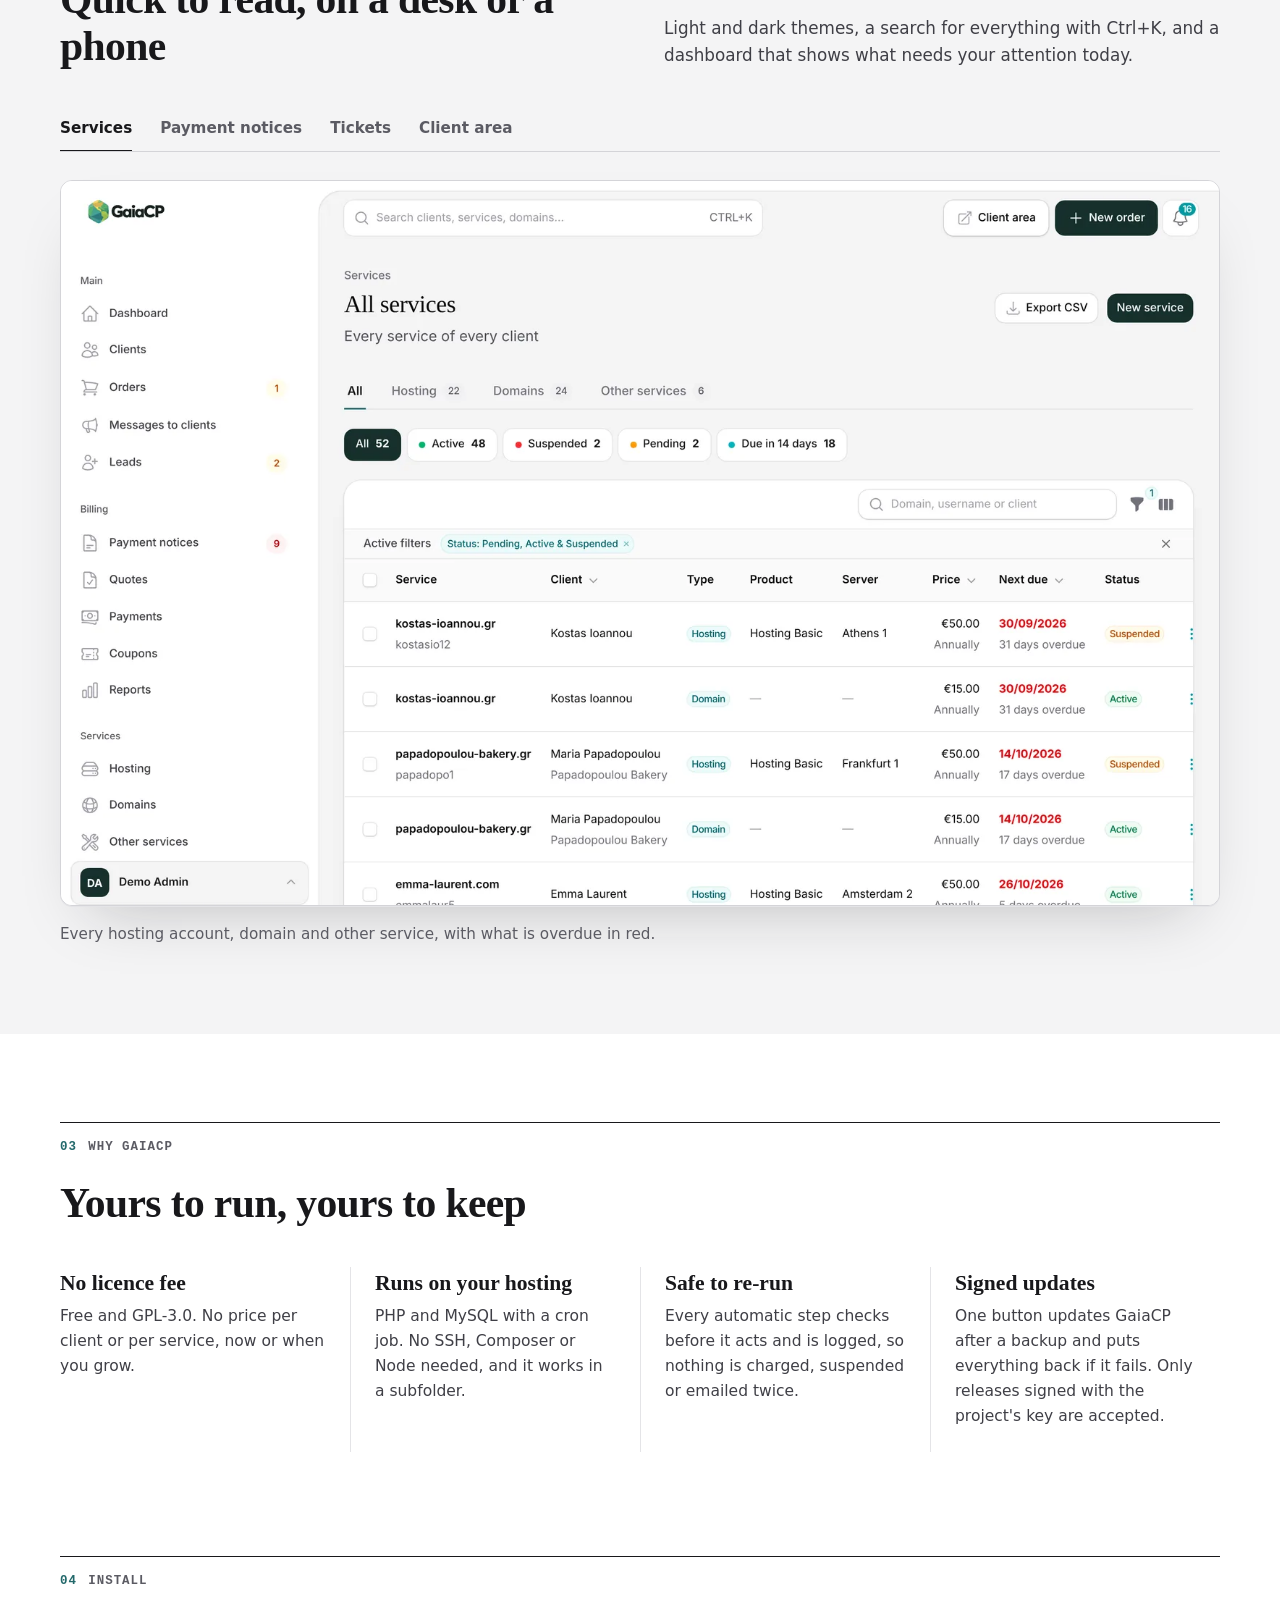
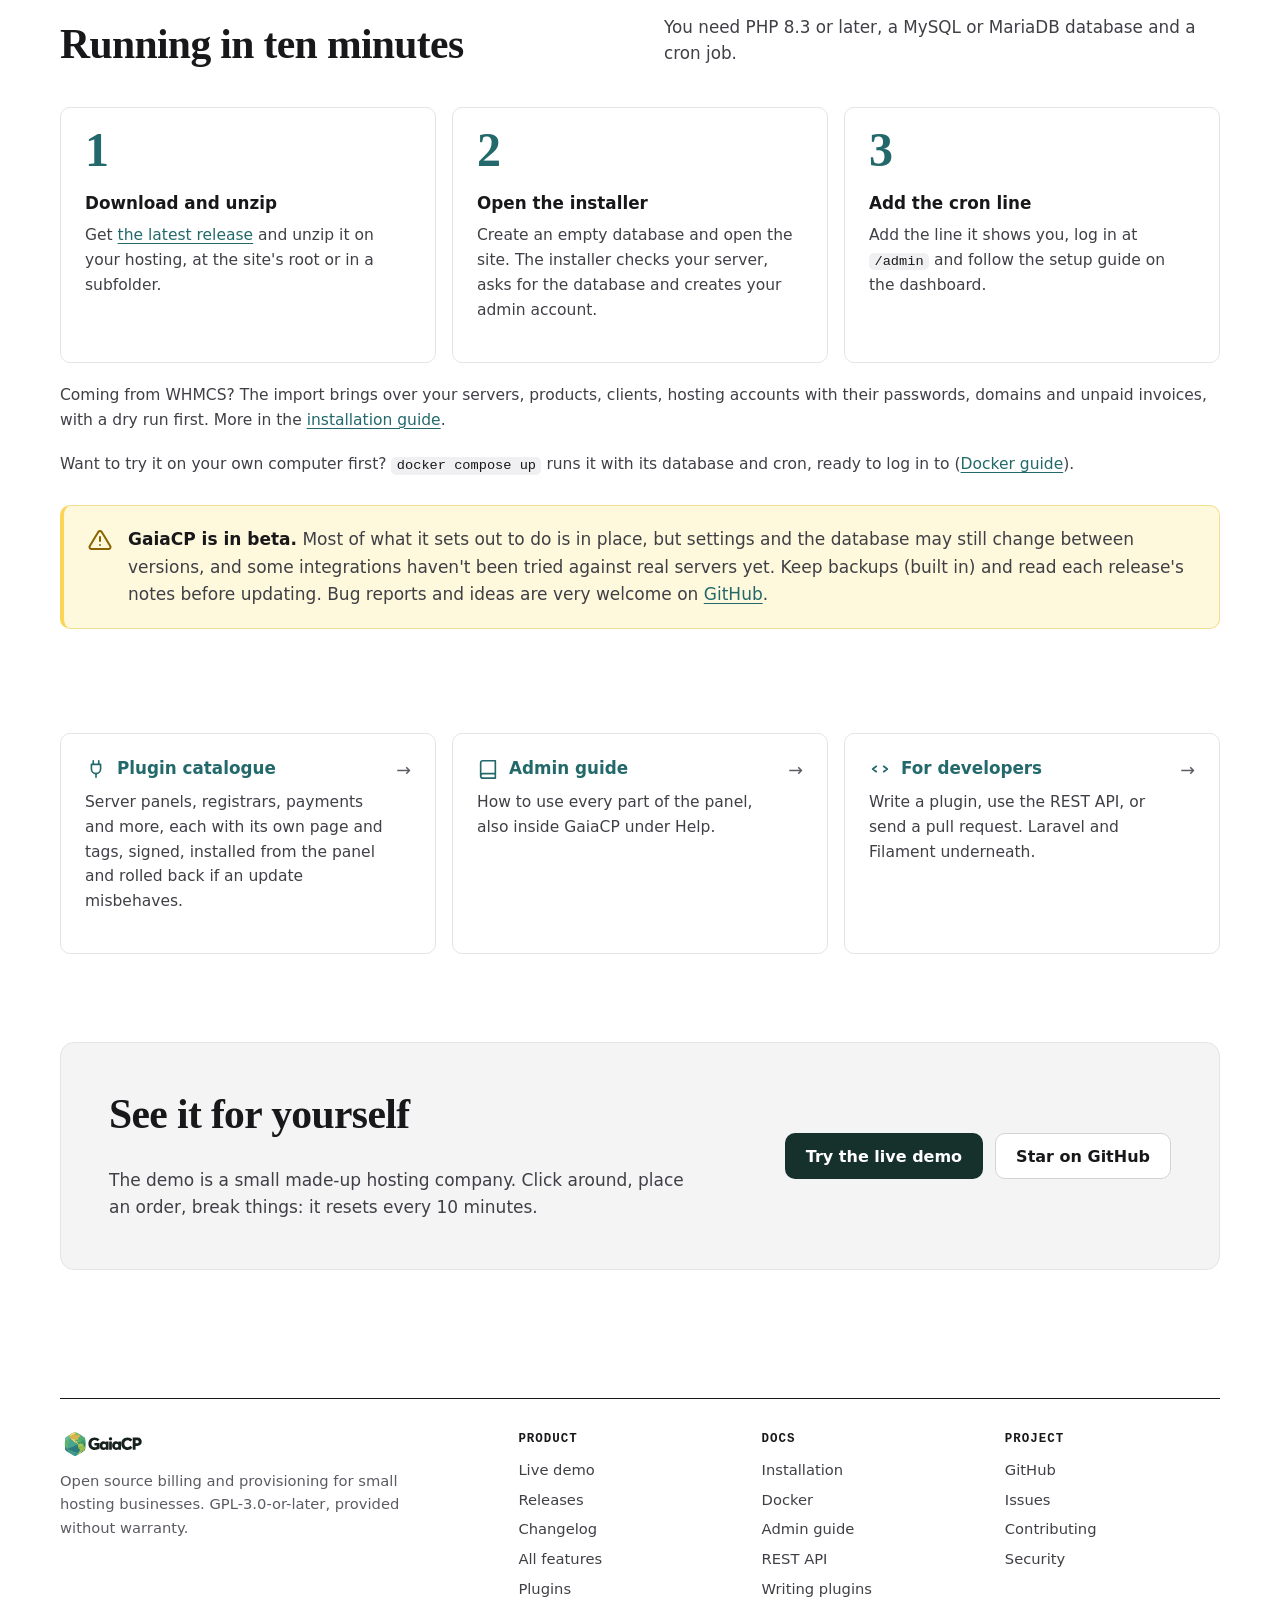
==== commit ef70bb37: "GaiaCP 0.11.0: client Home and side cart, spotlight TLDs, domain names from a description, urgent ti" ====
--- a/index.html
+++ b/index.html
@@ -125,7 +125,8 @@
                 <h3><span class="icon"><svg viewBox="0 0 24 24" fill="none" stroke="currentColor" stroke-width="1.8" stroke-linecap="round" stroke-linejoin="round" aria-hidden="true"><circle cx="12" cy="12" r="9"/><path d="M3 12h18M12 3a14 14 0 0 1 0 18M12 3a14 14 0 0 0 0 18"/></svg></span>Domains and SSL</h3>
                 <ul>
                     <li>Register, transfer and renew at Enom, Namecheap, NameSilo, Openprovider, ResellerClub and more, expiry dates kept in sync</li>
-                    <li>Domain search for visitors and clients, TLD costs imported from your registrar, with margins</li>
+                    <li>Domain search for visitors and clients, with your spotlight TLDs first and names suggested from a few words about the business</li>
+                    <li>TLD costs imported from your registrar, with margins</li>
                     <li>Nameservers, EPP codes, contacts and registrar lock</li>
                     <li>SSL certificates sold, validated and renewed</li>
                 </ul>
@@ -133,8 +134,9 @@
             <article class="card">
                 <h3><span class="icon"><svg viewBox="0 0 24 24" fill="none" stroke="currentColor" stroke-width="1.8" stroke-linecap="round" stroke-linejoin="round" aria-hidden="true"><circle cx="12" cy="8" r="4"/><path d="M4 21a8 8 0 0 1 16 0"/></svg></span>A client area clients like</h3>
                 <ul>
-                    <li>Order with a cart, pay, see services, usage and their VPS</li>
-                    <li>Change hosting passwords, open cPanel or Plesk in one click</li>
+                    <li>A home page that shows what waits for them, a cart that opens from the side</li>
+                    <li>Order, pay, see services, usage and their VPS, change several domains at once</li>
+                    <li>Change hosting passwords, open their control panel in one click</li>
                     <li>Public order pages, compare tables and a home page with your logo</li>
                     <li>Ten languages, two-factor sign-in, Google sign-in</li>
                 </ul>
@@ -142,7 +144,7 @@
             <article class="card">
                 <h3><span class="icon"><svg viewBox="0 0 24 24" fill="none" stroke="currentColor" stroke-width="1.8" stroke-linecap="round" stroke-linejoin="round" aria-hidden="true"><path d="M21 15a2 2 0 0 1-2 2H8l-5 4V5a2 2 0 0 1 2-2h14a2 2 0 0 1 2 2z"/></svg></span>Support built in</h3>
                 <ul>
-                    <li>Tickets with departments, notes and canned replies</li>
+                    <li>Tickets with departments, notes and canned replies, and a few urgent ones a month</li>
                     <li>Email to ticket from your support mailbox</li>
                     <li>Knowledge base in every language</li>
                     <li>Announcements and messages to chosen clients</li>
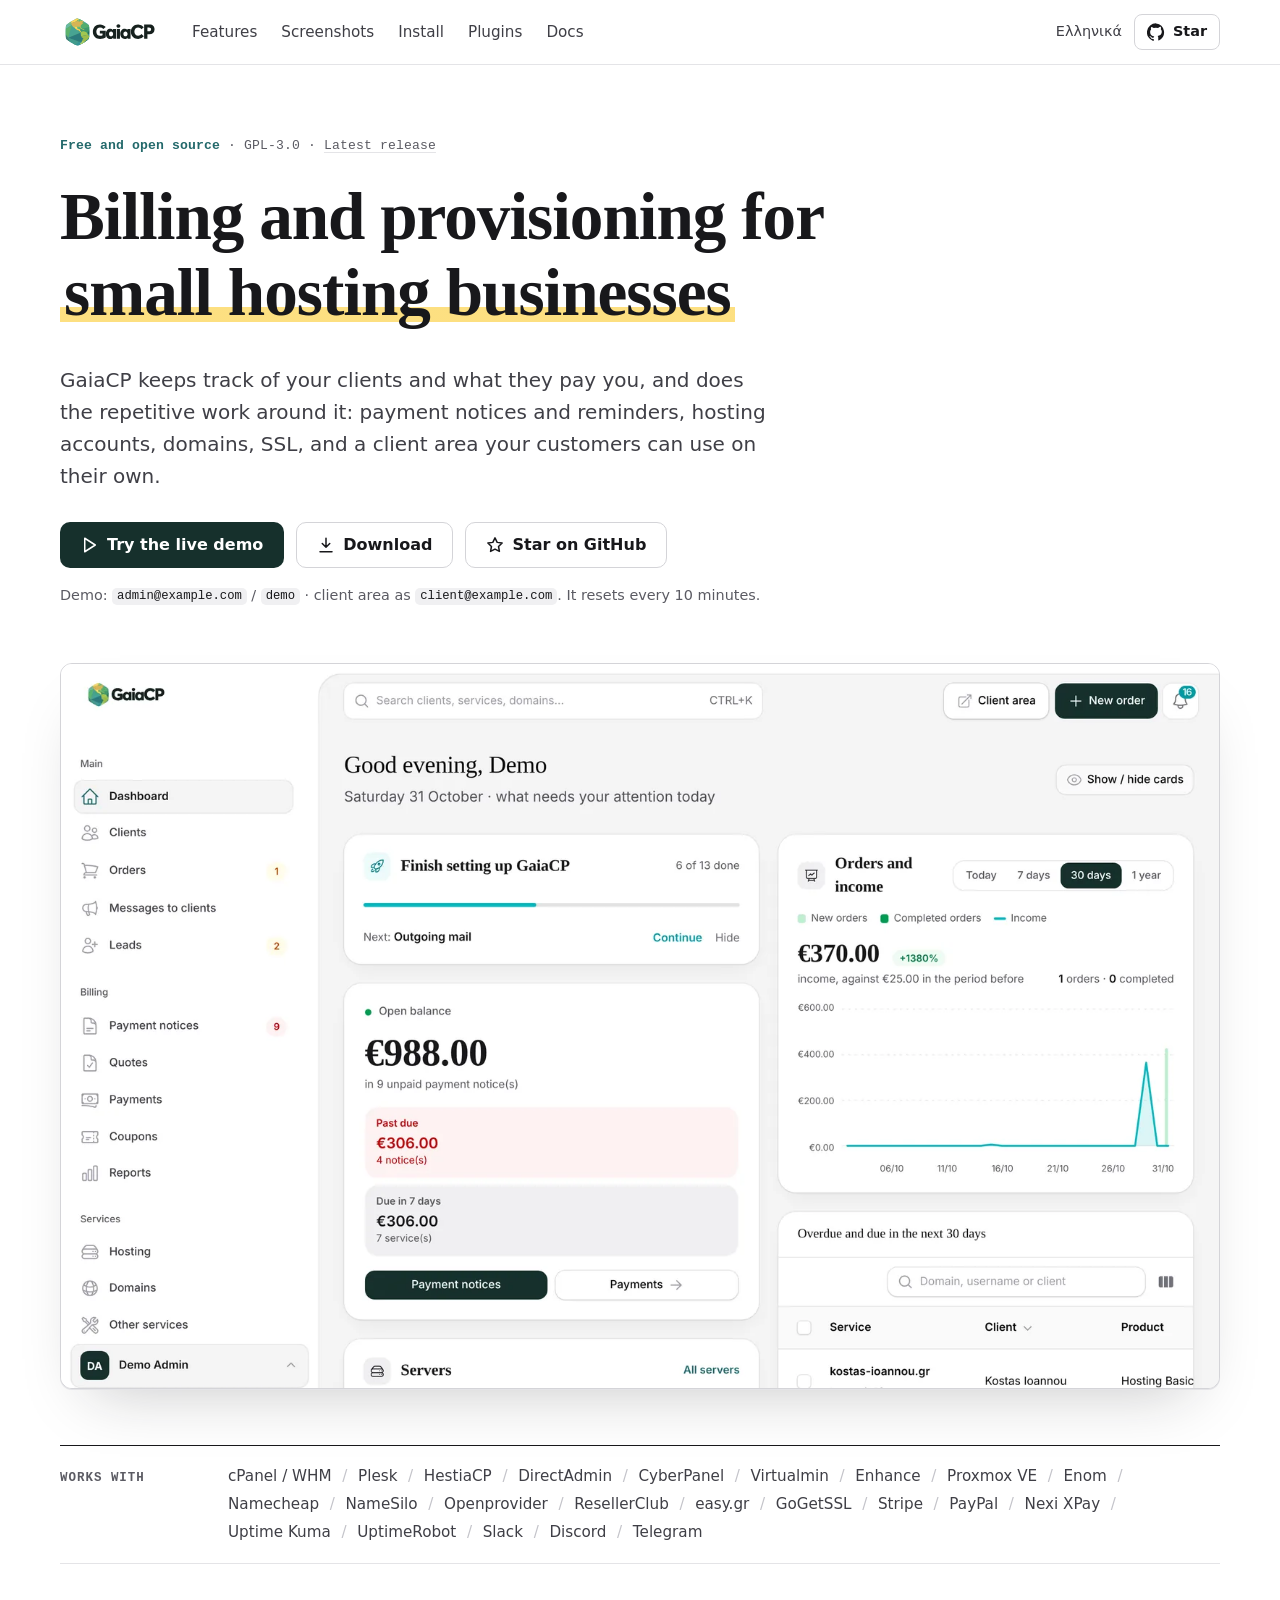
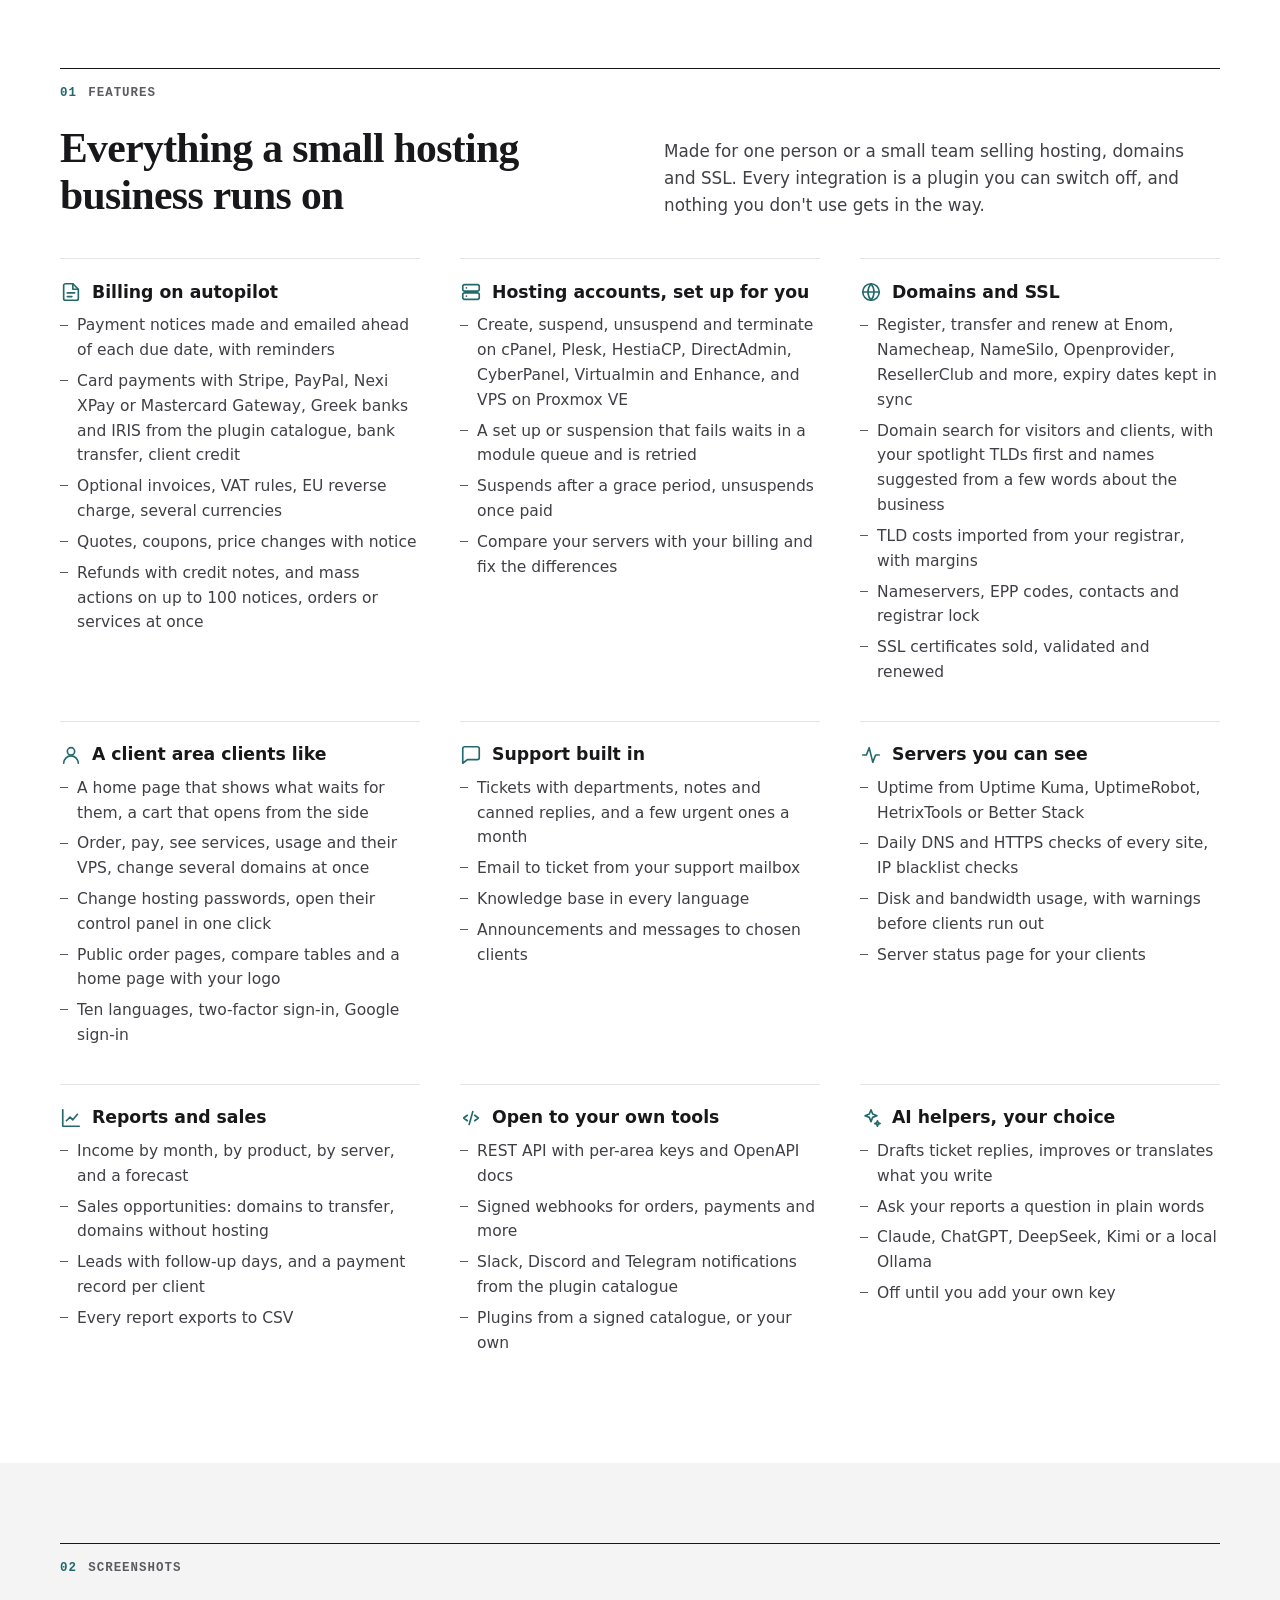
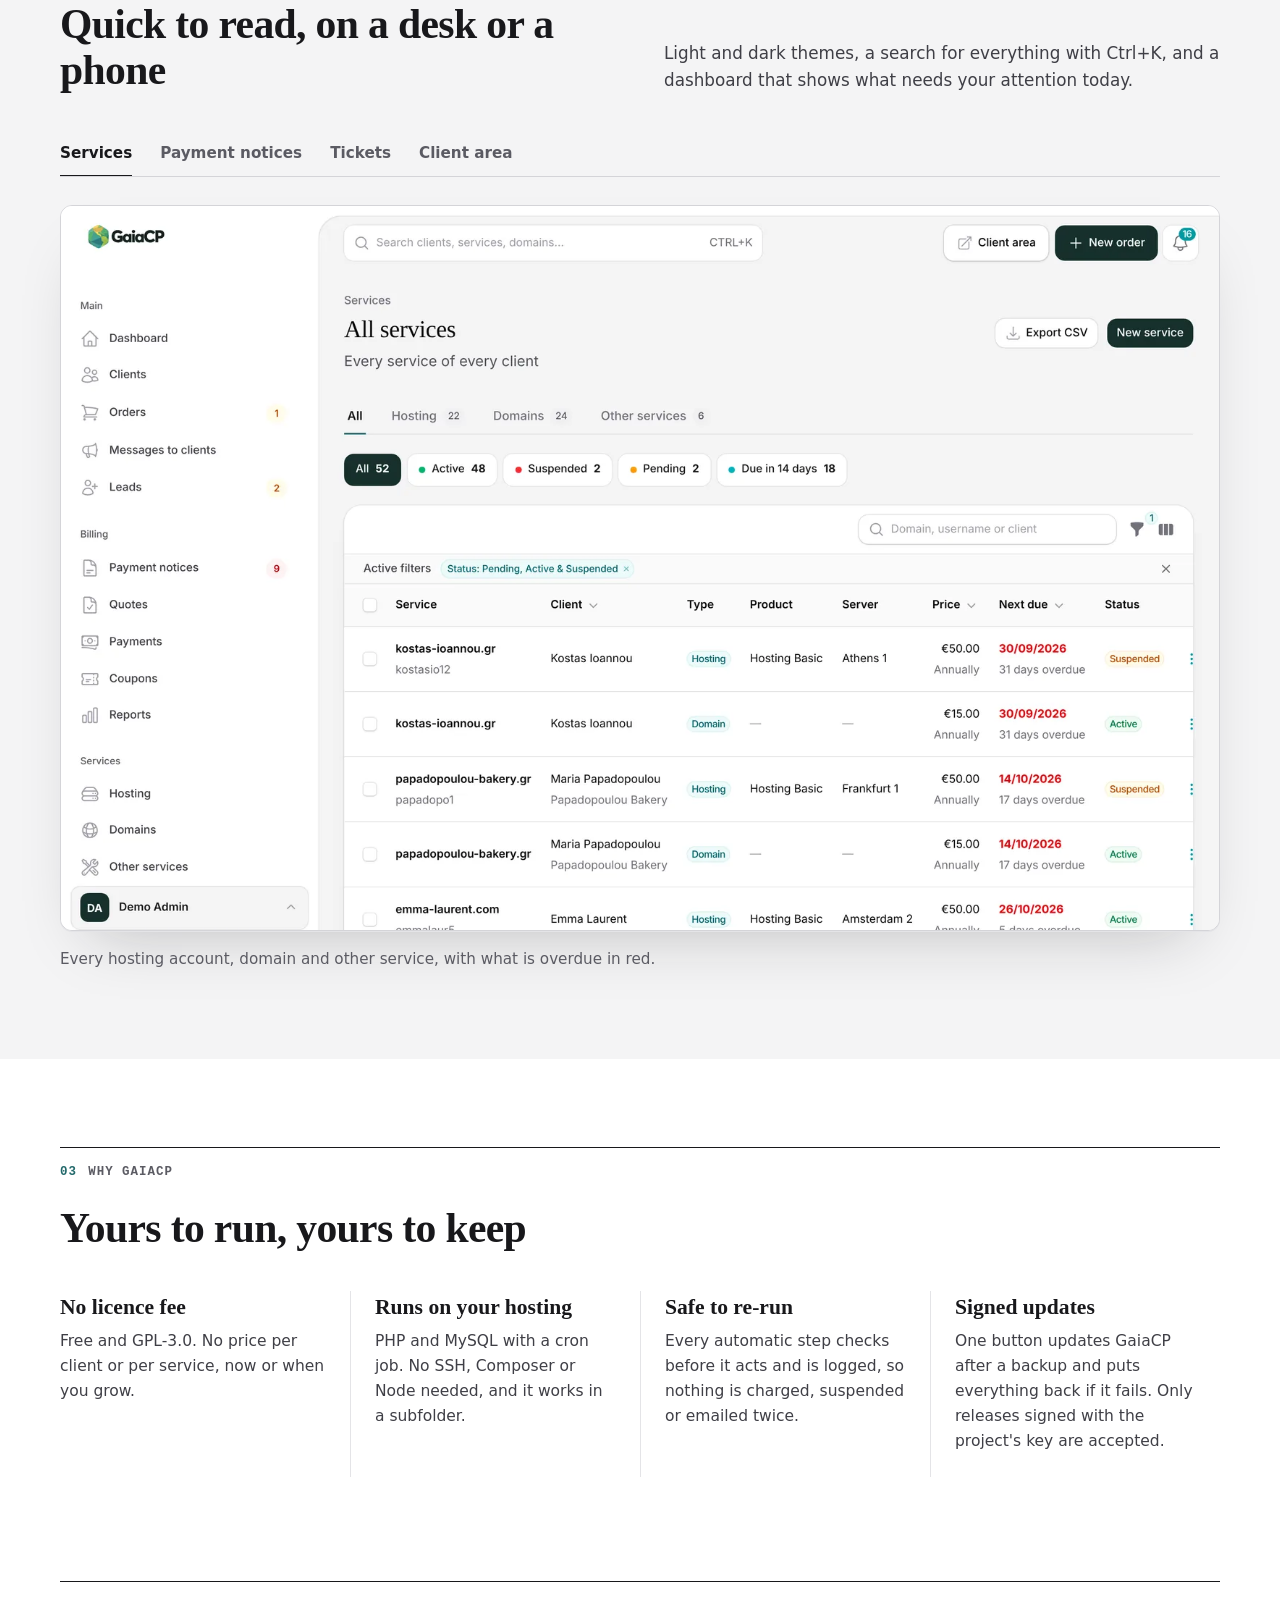
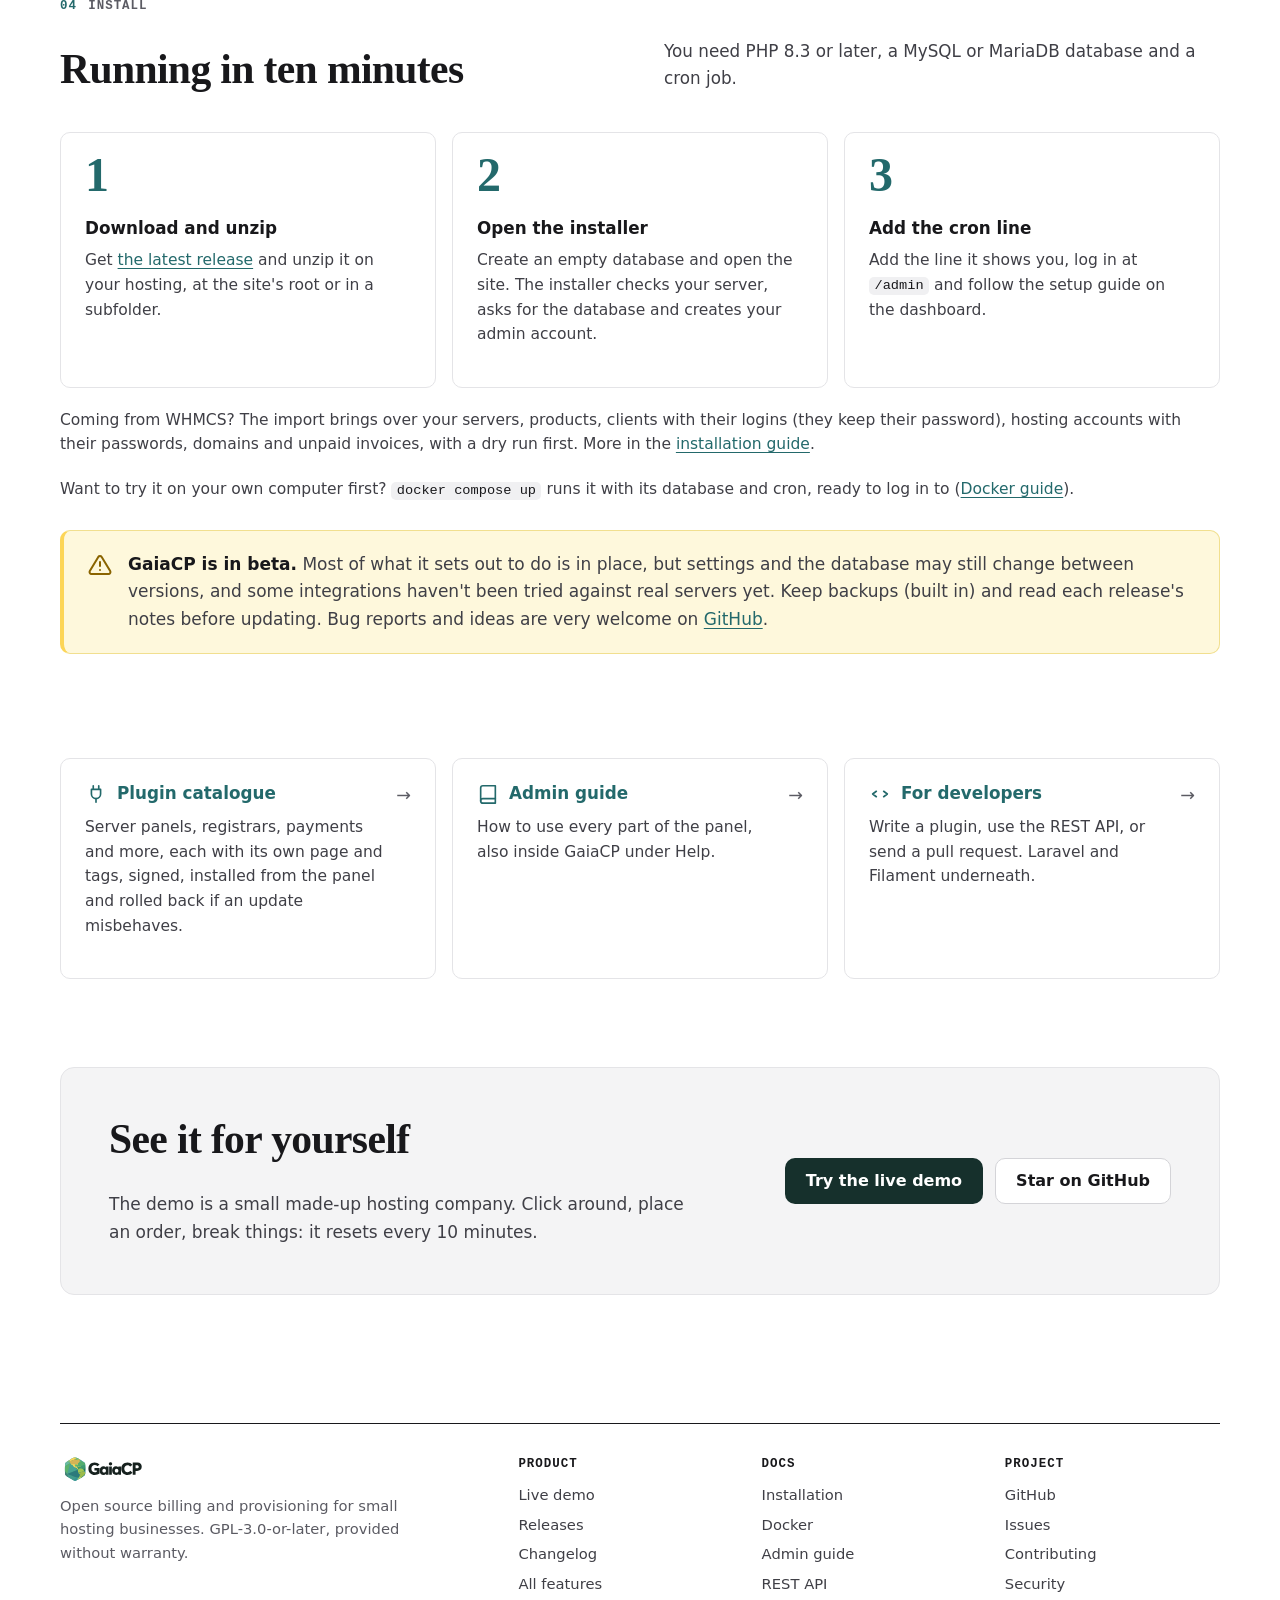
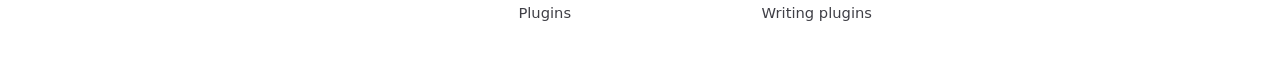
==== commit dd4f964d: "GaiaCP 0.12.0: WHMCS client logins keep their password, chat plugins from the catalogue Co-Authored-" ====
--- a/index.html
+++ b/index.html
@@ -173,7 +173,7 @@
                 <ul>
                     <li>REST API with per-area keys and OpenAPI docs</li>
                     <li>Signed webhooks for orders, payments and more</li>
-                    <li>Slack, Discord and Telegram notifications</li>
+                    <li>Slack, Discord and Telegram notifications from the plugin catalogue</li>
                     <li>Plugins from a signed catalogue, or your own</li>
                 </ul>
             </article>
@@ -268,7 +268,7 @@
             <li class="card"><h3>Open the installer</h3><p>Create an empty database and open the site. The installer checks your server, asks for the database and creates your admin account.</p></li>
             <li class="card"><h3>Add the cron line</h3><p>Add the line it shows you, log in at <code>/admin</code> and follow the setup guide on the dashboard.</p></li>
         </ol>
-        <p class="note">Coming from WHMCS? The import brings over your servers, products, clients, hosting accounts with their passwords, domains and unpaid invoices, with a dry run first. More in the <a href="https://github.com/tetterip/GaiaCP/blob/main/docs/installation.md">installation guide</a>.</p>
+        <p class="note">Coming from WHMCS? The import brings over your servers, products, clients with their logins (they keep their password), hosting accounts with their passwords, domains and unpaid invoices, with a dry run first. More in the <a href="https://github.com/tetterip/GaiaCP/blob/main/docs/installation.md">installation guide</a>.</p>
         <p class="note">Want to try it on your own computer first? <code>docker compose up</code> runs it with its database and cron, ready to log in to (<a href="https://github.com/tetterip/GaiaCP/blob/main/docs/docker.md">Docker guide</a>).</p>
 
         <div class="alpha">
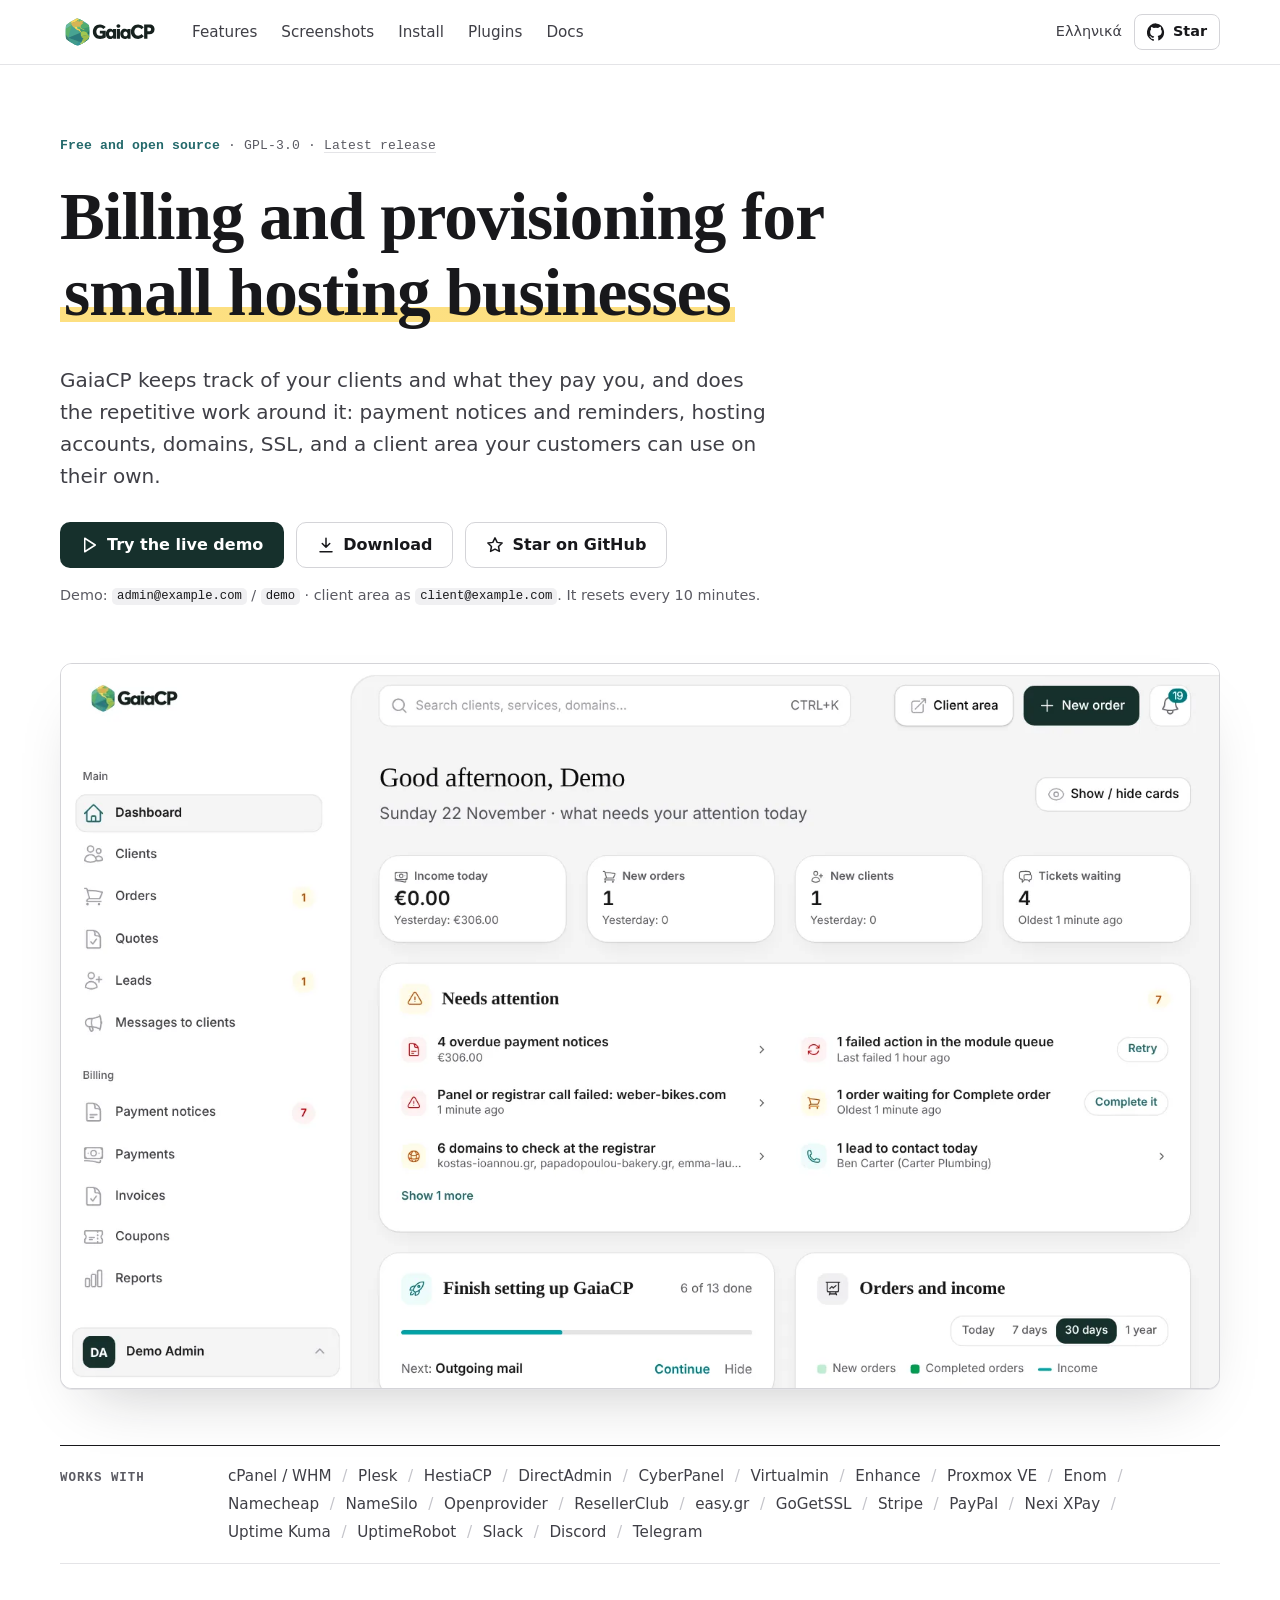
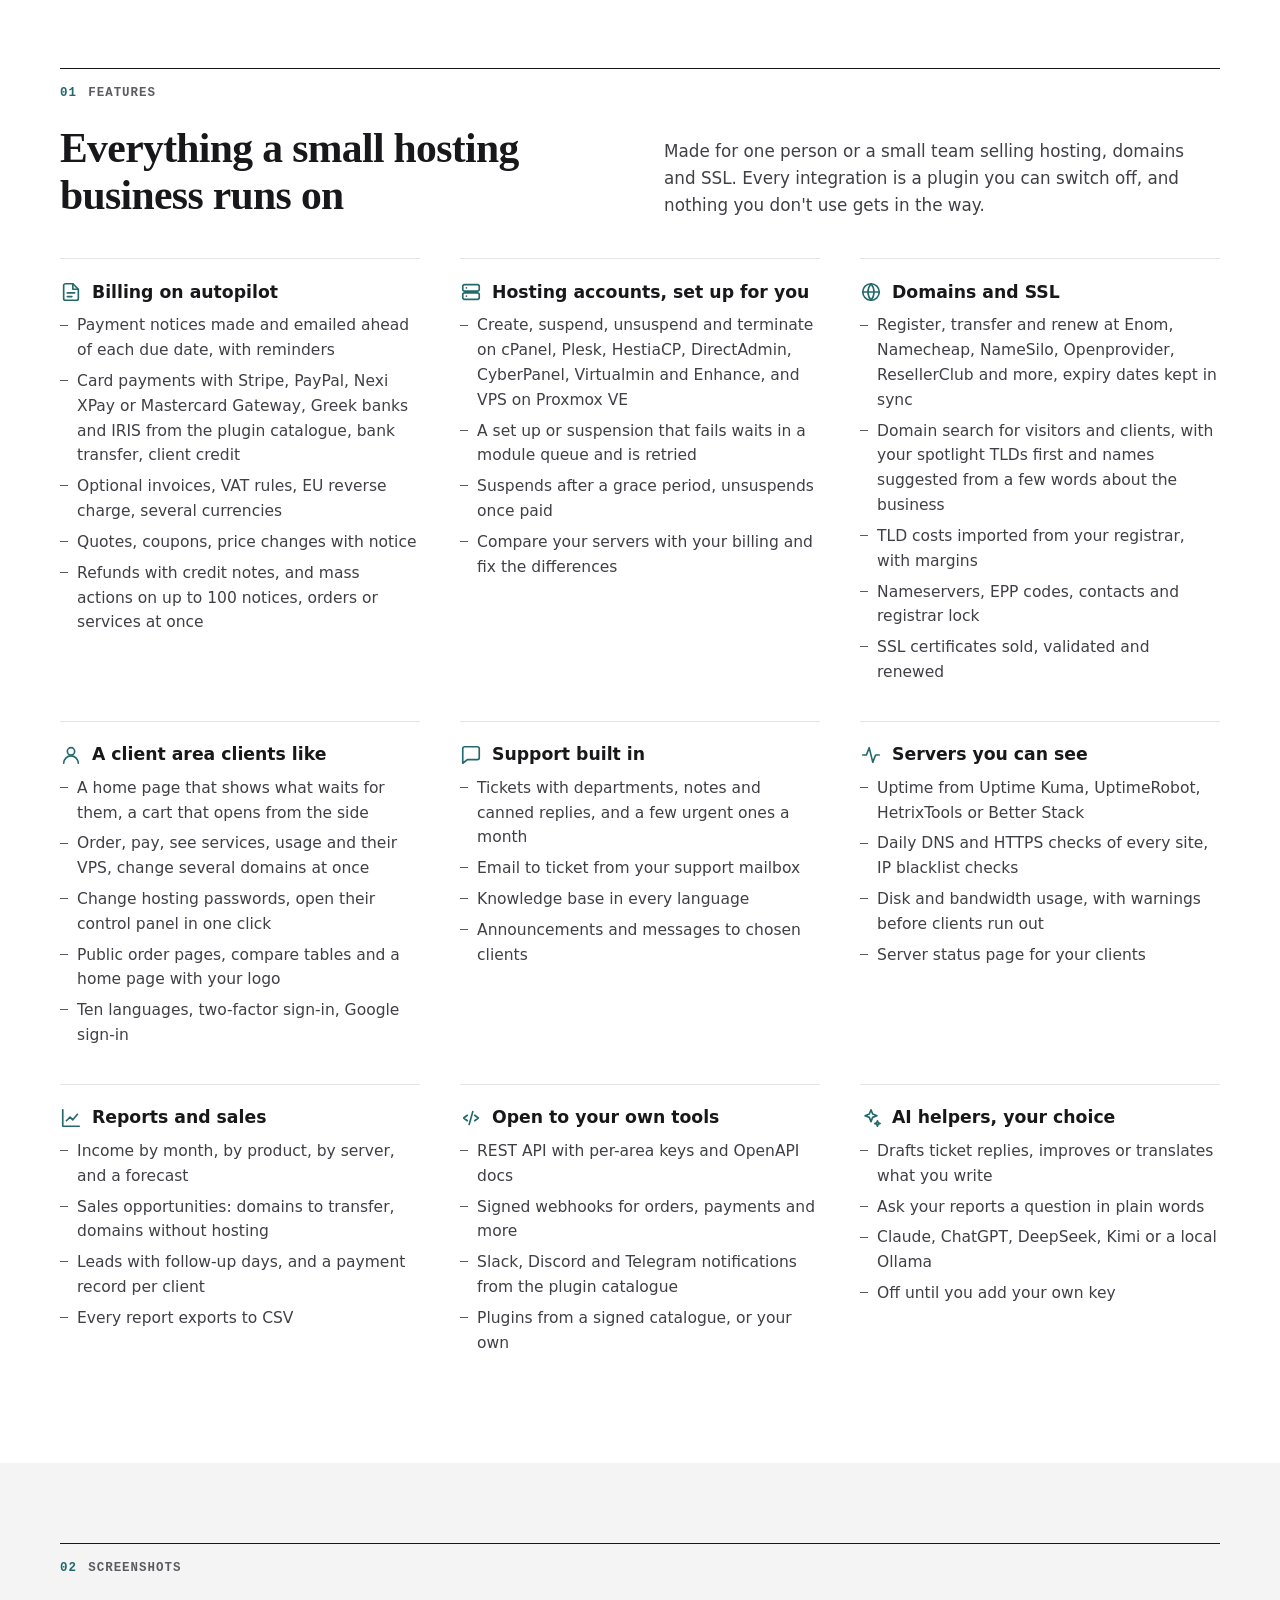
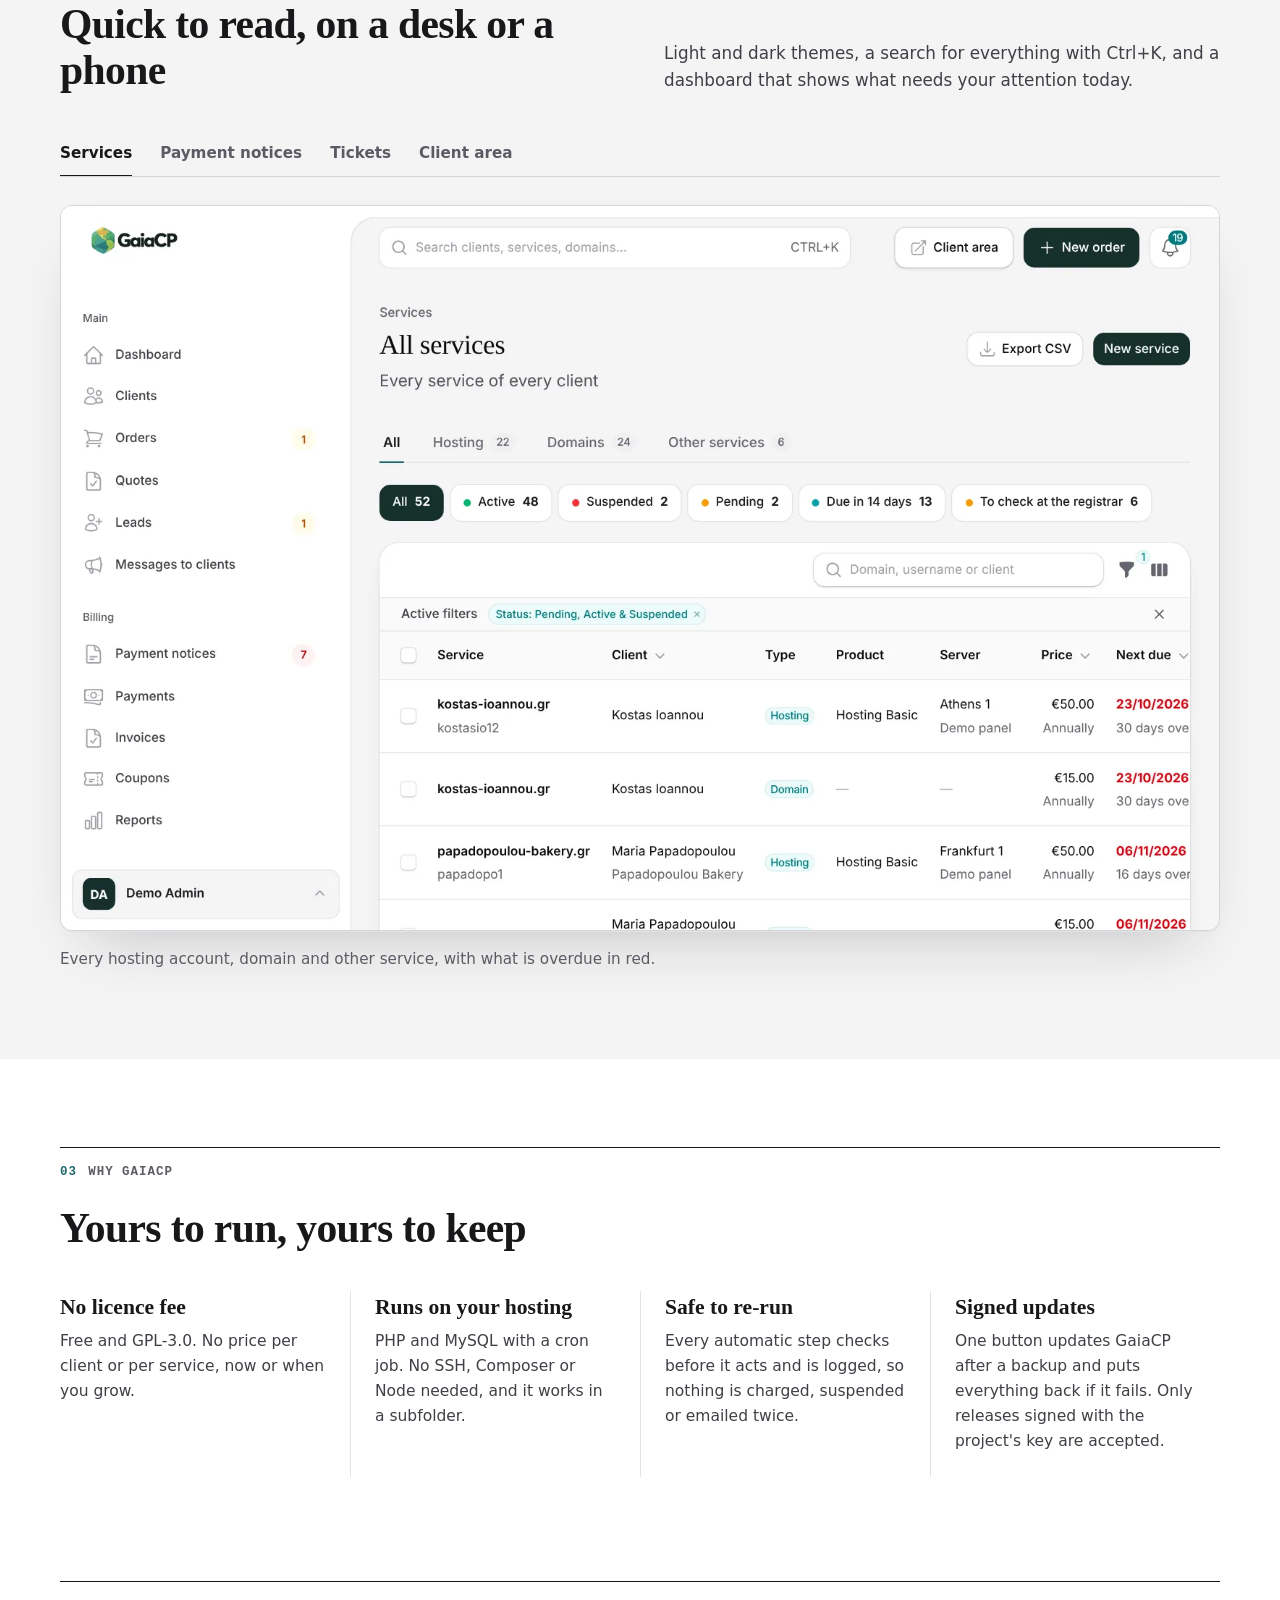
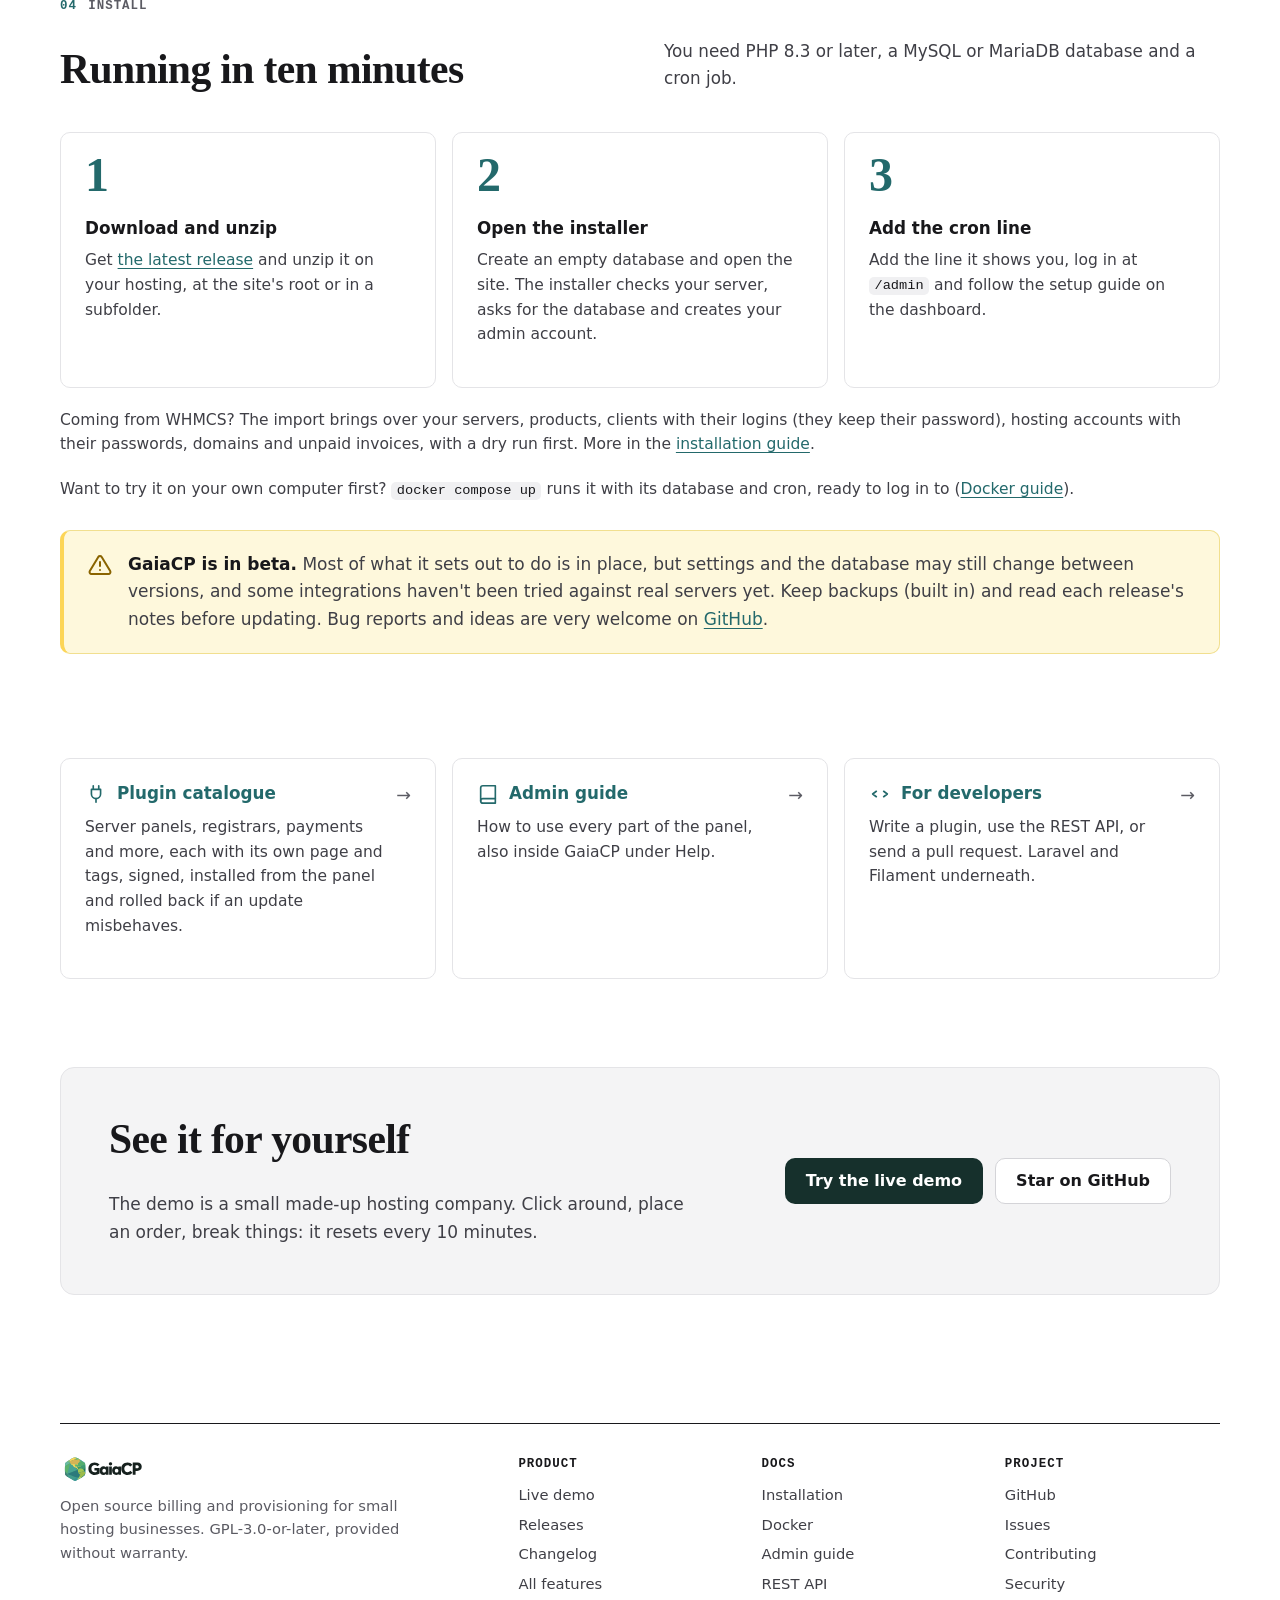
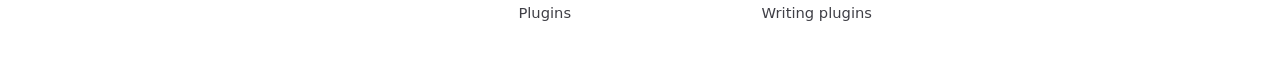
==== commit 2ac1f10c: "New screenshots from GaiaCP 0.12.0 Dashboard (today cards, Needs attention), services, payment notic" ====
--- a/index.html
+++ b/index.html
@@ -76,7 +76,7 @@
 
         <div class="frame">
             <picture>
-                <img src="/assets/img/dashboard-light.webp" alt="The GaiaCP admin dashboard: open balance, income chart and services due" width="1600" height="1000">
+                <img src="/assets/img/dashboard-light.webp?v=0.12" alt="The GaiaCP admin dashboard: today at a glance and what needs attention" width="1600" height="1000">
             </picture>
         </div>
     </div>
@@ -206,7 +206,7 @@
         <figure class="shot" id="shot-services" role="tabpanel" aria-labelledby="tab-services">
             <div class="frame">
                 <picture>
-                    <img src="/assets/img/services-light.webp" alt="All services with their client, server, price and next due date" width="1600" height="1000" loading="lazy">
+                    <img src="/assets/img/services-light.webp?v=0.12" alt="All services with their client, server, price and next due date" width="1600" height="1000" loading="lazy">
                 </picture>
             </div>
             <figcaption>Every hosting account, domain and other service, with what is overdue in red.</figcaption>
@@ -214,7 +214,7 @@
         <figure class="shot" id="shot-notices" role="tabpanel" aria-labelledby="tab-notices">
             <div class="frame">
                 <picture>
-                    <img src="/assets/img/notices-light.webp" alt="Payment notices, one per client and due date" width="1600" height="1000" loading="lazy">
+                    <img src="/assets/img/notices-light.webp?v=0.12" alt="Payment notices, one per client and due date" width="1600" height="1000" loading="lazy">
                 </picture>
             </div>
             <figcaption>One payment notice per client and due date, made and emailed by the daily run.</figcaption>
@@ -222,7 +222,7 @@
         <figure class="shot" id="shot-tickets" role="tabpanel" aria-labelledby="tab-tickets">
             <div class="frame">
                 <picture>
-                    <img src="/assets/img/tickets-light.webp" alt="Support tickets waiting for a reply" width="1600" height="1000" loading="lazy">
+                    <img src="/assets/img/tickets-light.webp?v=0.12" alt="Support tickets waiting for a reply" width="1600" height="1000" loading="lazy">
                 </picture>
             </div>
             <figcaption>Support tickets next to the client's services and payments.</figcaption>
@@ -230,10 +230,10 @@
         <figure class="shot" id="shot-client" role="tabpanel" aria-labelledby="tab-client">
             <div class="client-pair">
                 <div class="frame">
-                    <img src="/assets/img/client-home-desk.webp" alt="The client area home page with the amount to pay" width="1600" height="1000" loading="lazy">
+                    <img src="/assets/img/client-home-desk.webp?v=0.12" alt="The client area home page with the amount to pay" width="1600" height="1000" loading="lazy">
                 </div>
                 <div class="phone">
-                    <img src="/assets/img/client-home-phone.webp" alt="The client area on a phone" width="780" height="1688" loading="lazy">
+                    <img src="/assets/img/client-home-phone.webp?v=0.12" alt="The client area on a phone" width="780" height="1688" loading="lazy">
                 </div>
             </div>
             <figcaption>Your clients pay, order and ask for help in a client area with your name and logo.</figcaption>
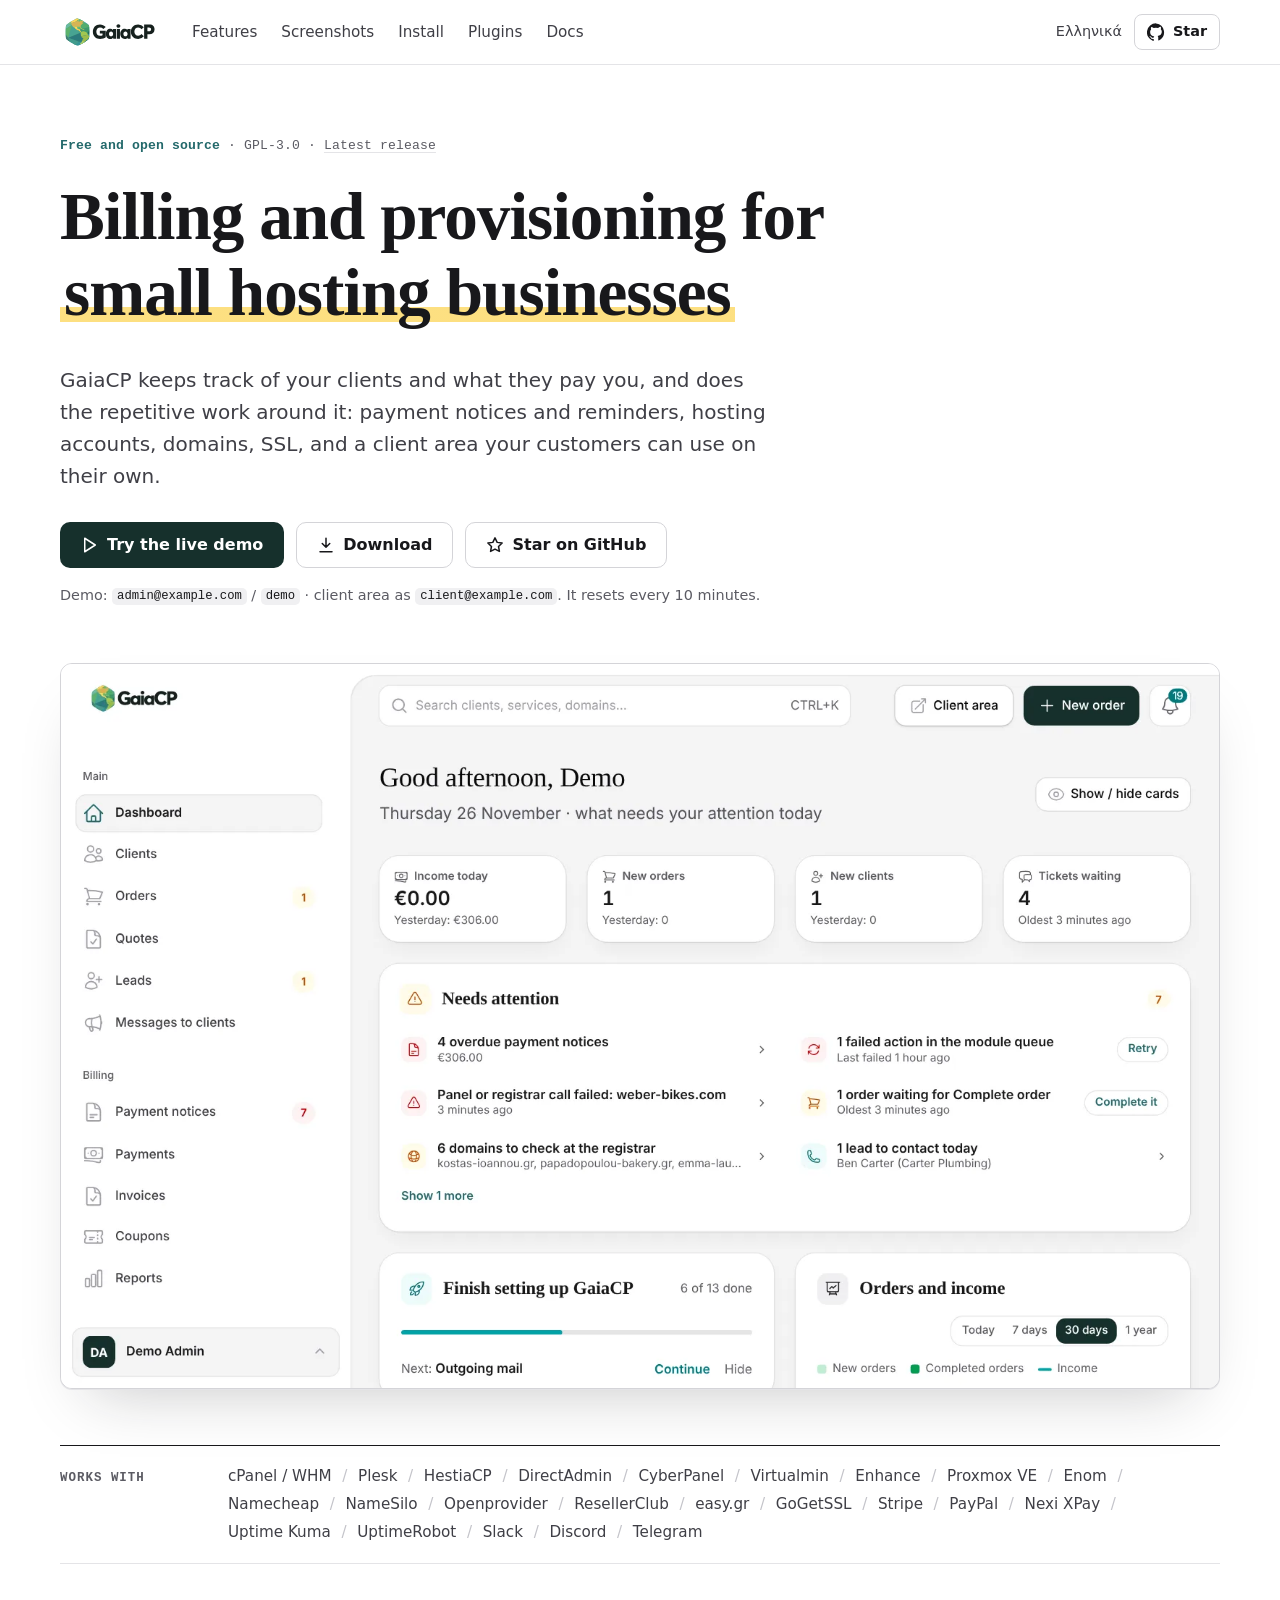
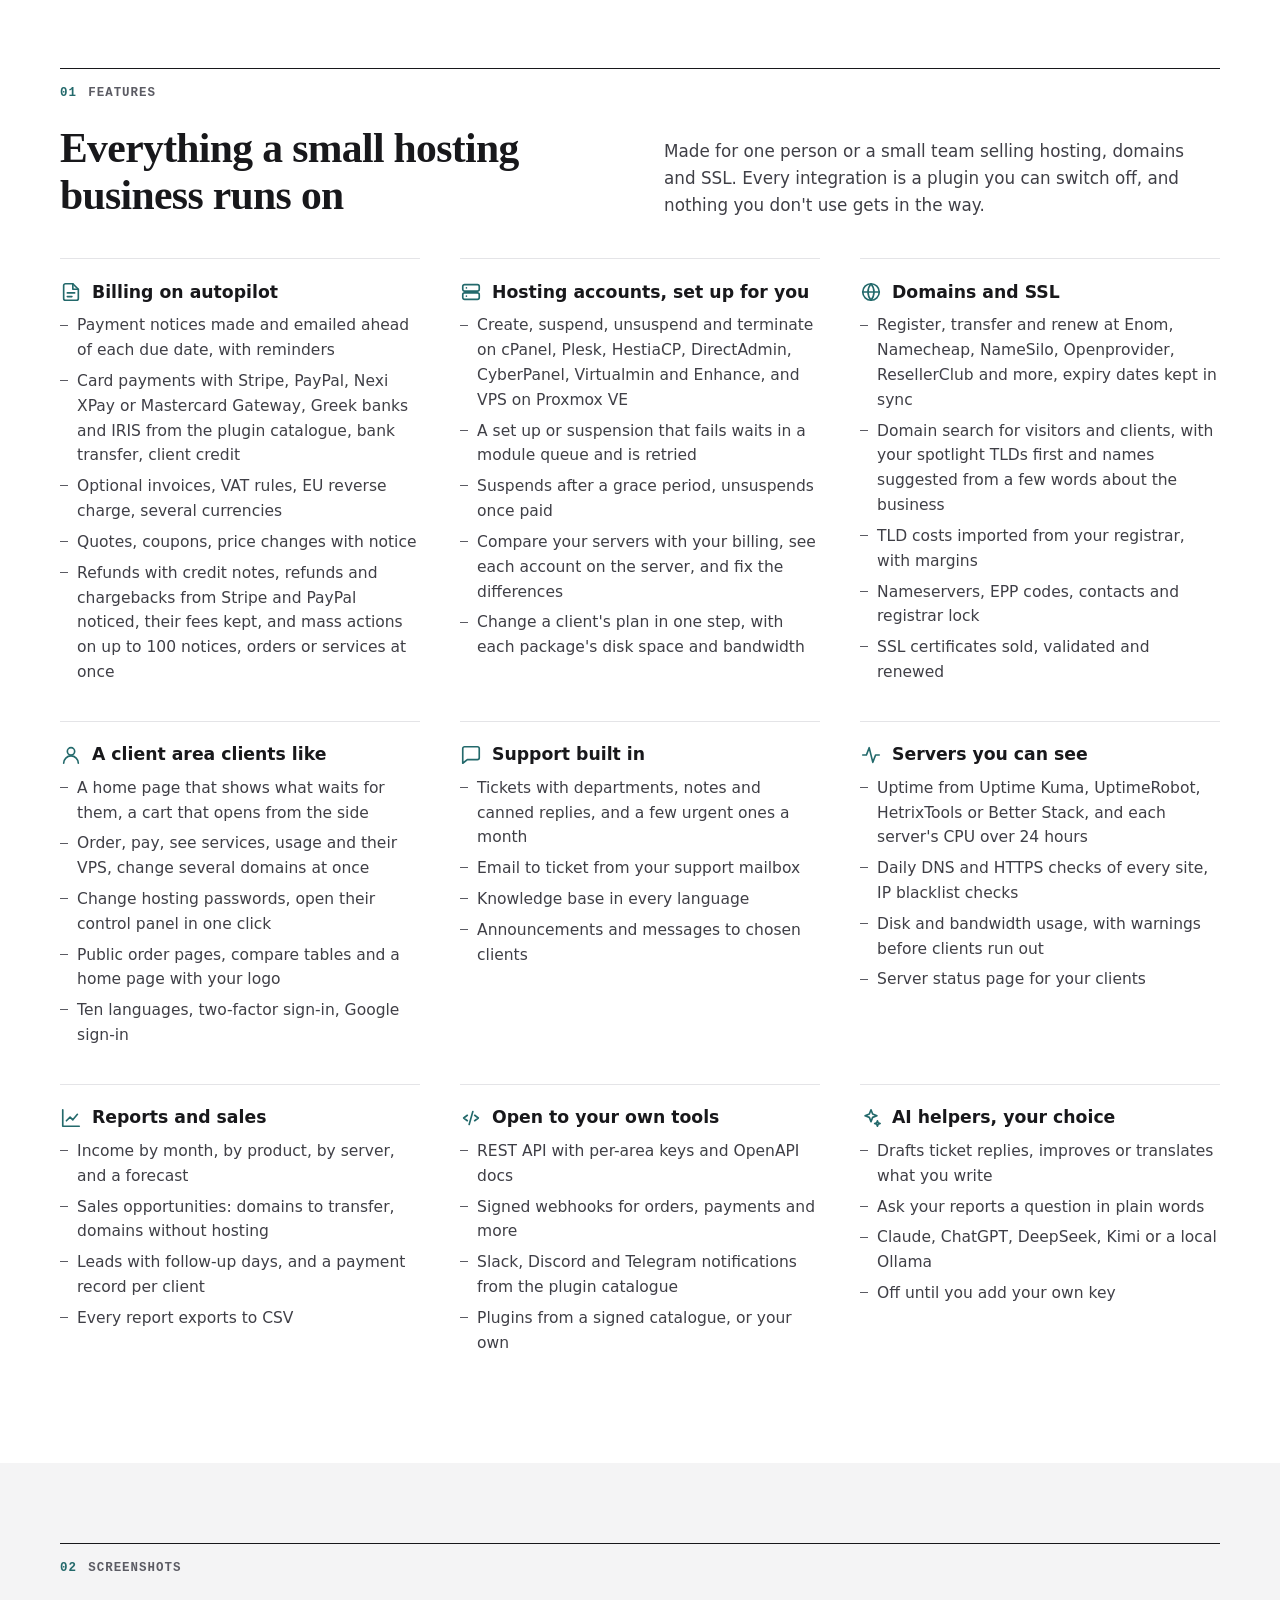
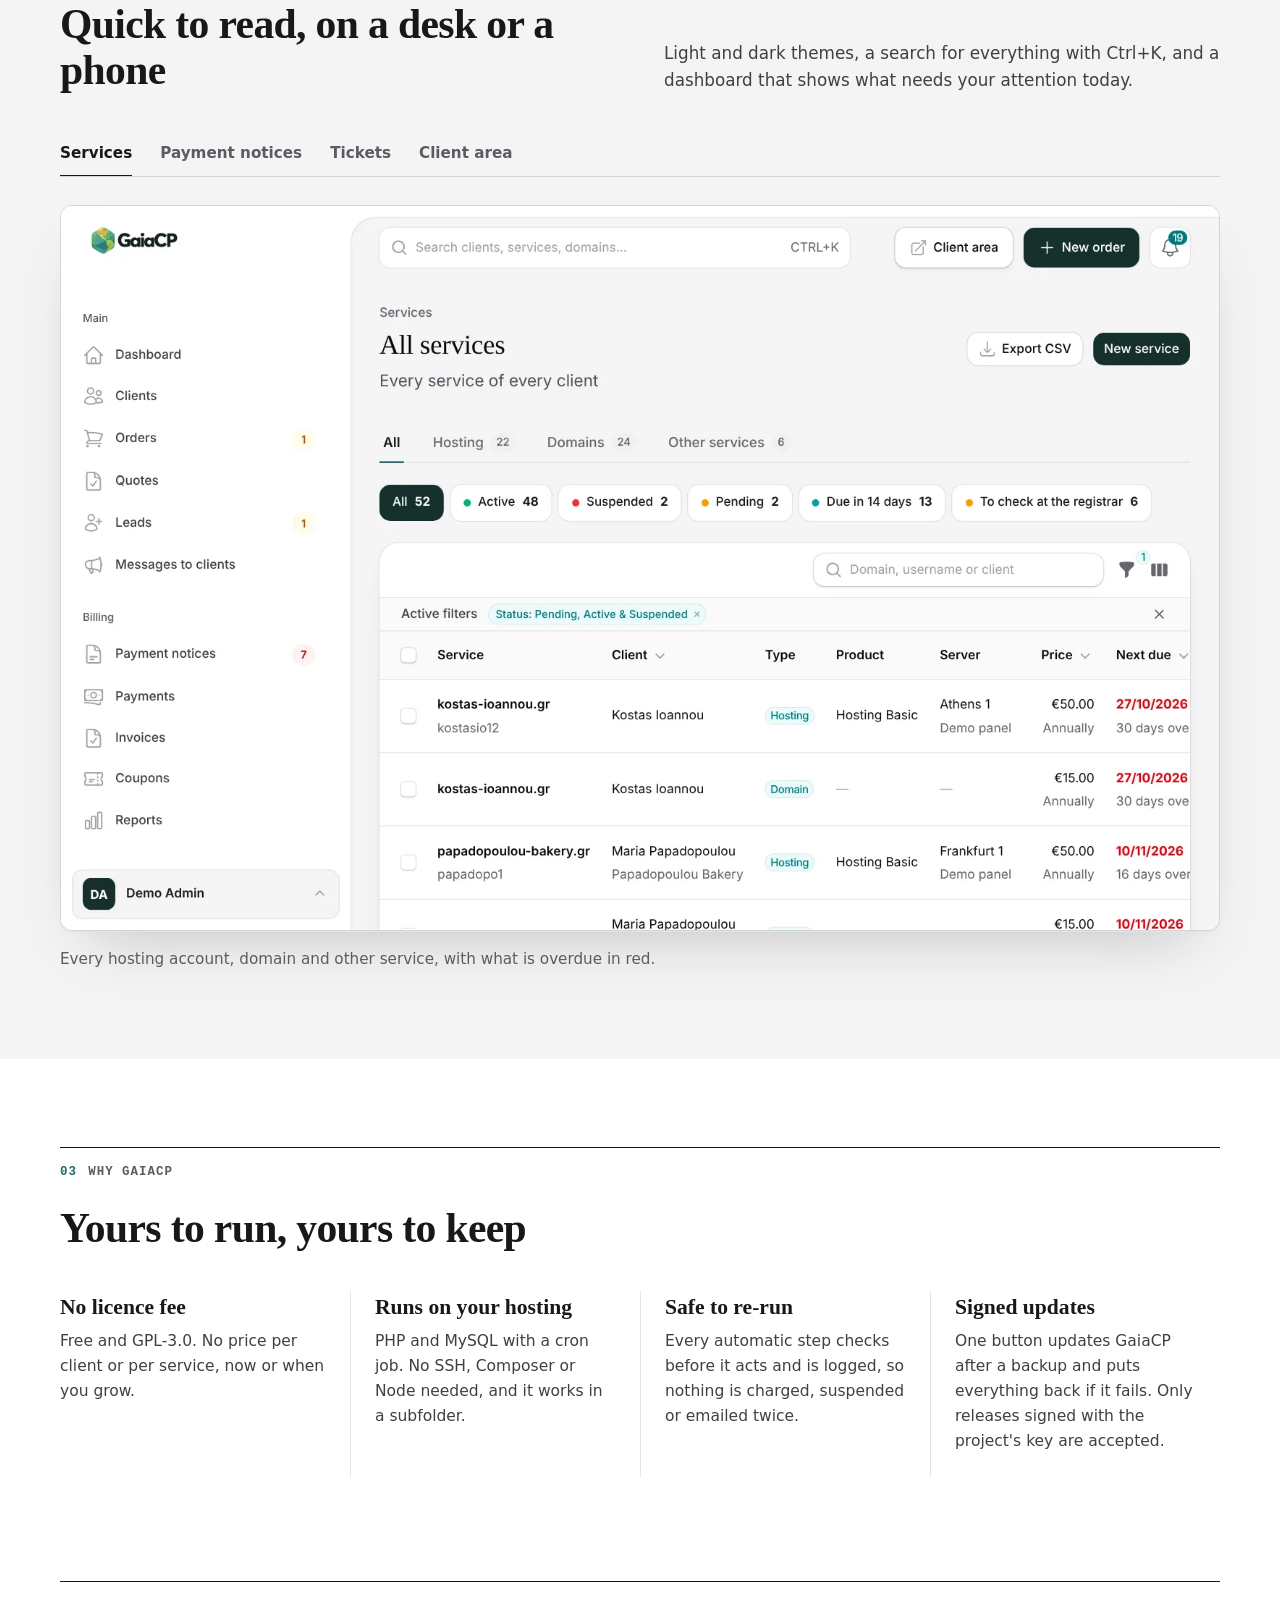
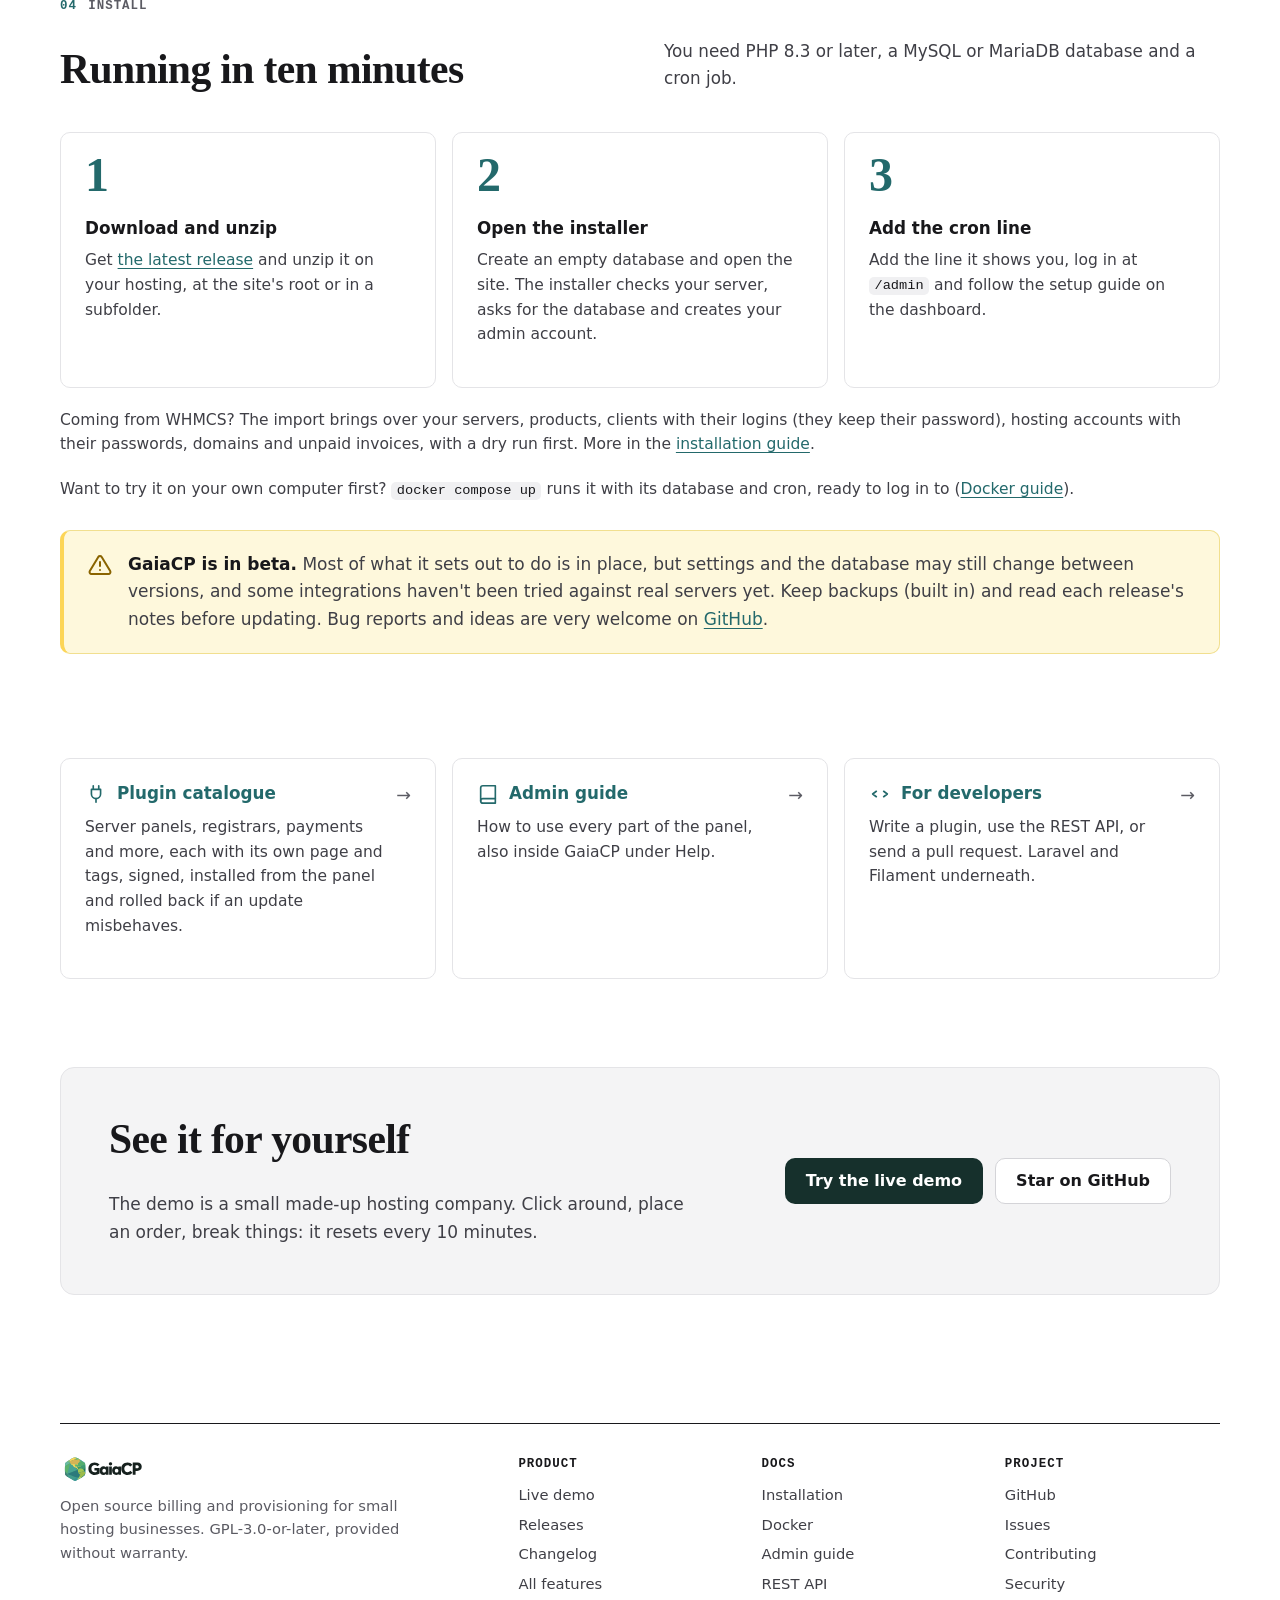
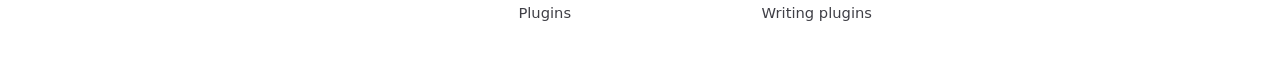
==== commit 16e8f7a6: "GaiaCP 0.13.0: server CPU, the account on the server, plan changes, Stripe and PayPal refunds; new s" ====
--- a/index.html
+++ b/index.html
@@ -76,7 +76,7 @@
 
         <div class="frame">
             <picture>
-                <img src="/assets/img/dashboard-light.webp?v=0.12" alt="The GaiaCP admin dashboard: today at a glance and what needs attention" width="1600" height="1000">
+                <img src="/assets/img/dashboard-light.webp?v=0.13" alt="The GaiaCP admin dashboard: today at a glance and what needs attention" width="1600" height="1000">
             </picture>
         </div>
     </div>
@@ -109,7 +109,7 @@
                     <li>Card payments with Stripe, PayPal, Nexi XPay or Mastercard Gateway, Greek banks and IRIS from the plugin catalogue, bank transfer, client credit</li>
                     <li>Optional invoices, VAT rules, EU reverse charge, several currencies</li>
                     <li>Quotes, coupons, price changes with notice</li>
-                    <li>Refunds with credit notes, and mass actions on up to 100 notices, orders or services at once</li>
+                    <li>Refunds with credit notes, refunds and chargebacks from Stripe and PayPal noticed, their fees kept, and mass actions on up to 100 notices, orders or services at once</li>
                 </ul>
             </article>
             <article class="card">
@@ -118,7 +118,8 @@
                     <li>Create, suspend, unsuspend and terminate on cPanel, Plesk, HestiaCP, DirectAdmin, CyberPanel, Virtualmin and Enhance, and VPS on Proxmox VE</li>
                     <li>A set up or suspension that fails waits in a module queue and is retried</li>
                     <li>Suspends after a grace period, unsuspends once paid</li>
-                    <li>Compare your servers with your billing and fix the differences</li>
+                    <li>Compare your servers with your billing, see each account on the server, and fix the differences</li>
+                    <li>Change a client's plan in one step, with each package's disk space and bandwidth</li>
                 </ul>
             </article>
             <article class="card">
@@ -153,7 +154,7 @@
             <article class="card">
                 <h3><span class="icon"><svg viewBox="0 0 24 24" fill="none" stroke="currentColor" stroke-width="1.8" stroke-linecap="round" stroke-linejoin="round" aria-hidden="true"><path d="M3 12h4l3-8 4 16 3-8h4"/></svg></span>Servers you can see</h3>
                 <ul>
-                    <li>Uptime from Uptime Kuma, UptimeRobot, HetrixTools or Better Stack</li>
+                    <li>Uptime from Uptime Kuma, UptimeRobot, HetrixTools or Better Stack, and each server's CPU over 24 hours</li>
                     <li>Daily DNS and HTTPS checks of every site, IP blacklist checks</li>
                     <li>Disk and bandwidth usage, with warnings before clients run out</li>
                     <li>Server status page for your clients</li>
@@ -206,7 +207,7 @@
         <figure class="shot" id="shot-services" role="tabpanel" aria-labelledby="tab-services">
             <div class="frame">
                 <picture>
-                    <img src="/assets/img/services-light.webp?v=0.12" alt="All services with their client, server, price and next due date" width="1600" height="1000" loading="lazy">
+                    <img src="/assets/img/services-light.webp?v=0.13" alt="All services with their client, server, price and next due date" width="1600" height="1000" loading="lazy">
                 </picture>
             </div>
             <figcaption>Every hosting account, domain and other service, with what is overdue in red.</figcaption>
@@ -214,7 +215,7 @@
         <figure class="shot" id="shot-notices" role="tabpanel" aria-labelledby="tab-notices">
             <div class="frame">
                 <picture>
-                    <img src="/assets/img/notices-light.webp?v=0.12" alt="Payment notices, one per client and due date" width="1600" height="1000" loading="lazy">
+                    <img src="/assets/img/notices-light.webp?v=0.13" alt="Payment notices, one per client and due date" width="1600" height="1000" loading="lazy">
                 </picture>
             </div>
             <figcaption>One payment notice per client and due date, made and emailed by the daily run.</figcaption>
@@ -222,7 +223,7 @@
         <figure class="shot" id="shot-tickets" role="tabpanel" aria-labelledby="tab-tickets">
             <div class="frame">
                 <picture>
-                    <img src="/assets/img/tickets-light.webp?v=0.12" alt="Support tickets waiting for a reply" width="1600" height="1000" loading="lazy">
+                    <img src="/assets/img/tickets-light.webp?v=0.13" alt="Support tickets waiting for a reply" width="1600" height="1000" loading="lazy">
                 </picture>
             </div>
             <figcaption>Support tickets next to the client's services and payments.</figcaption>
@@ -230,10 +231,10 @@
         <figure class="shot" id="shot-client" role="tabpanel" aria-labelledby="tab-client">
             <div class="client-pair">
                 <div class="frame">
-                    <img src="/assets/img/client-home-desk.webp?v=0.12" alt="The client area home page with the amount to pay" width="1600" height="1000" loading="lazy">
+                    <img src="/assets/img/client-home-desk.webp?v=0.13" alt="The client area home page with the amount to pay" width="1600" height="1000" loading="lazy">
                 </div>
                 <div class="phone">
-                    <img src="/assets/img/client-home-phone.webp?v=0.12" alt="The client area on a phone" width="780" height="1688" loading="lazy">
+                    <img src="/assets/img/client-home-phone.webp?v=0.13" alt="The client area on a phone" width="780" height="1688" loading="lazy">
                 </div>
             </div>
             <figcaption>Your clients pay, order and ask for help in a client area with your name and logo.</figcaption>
